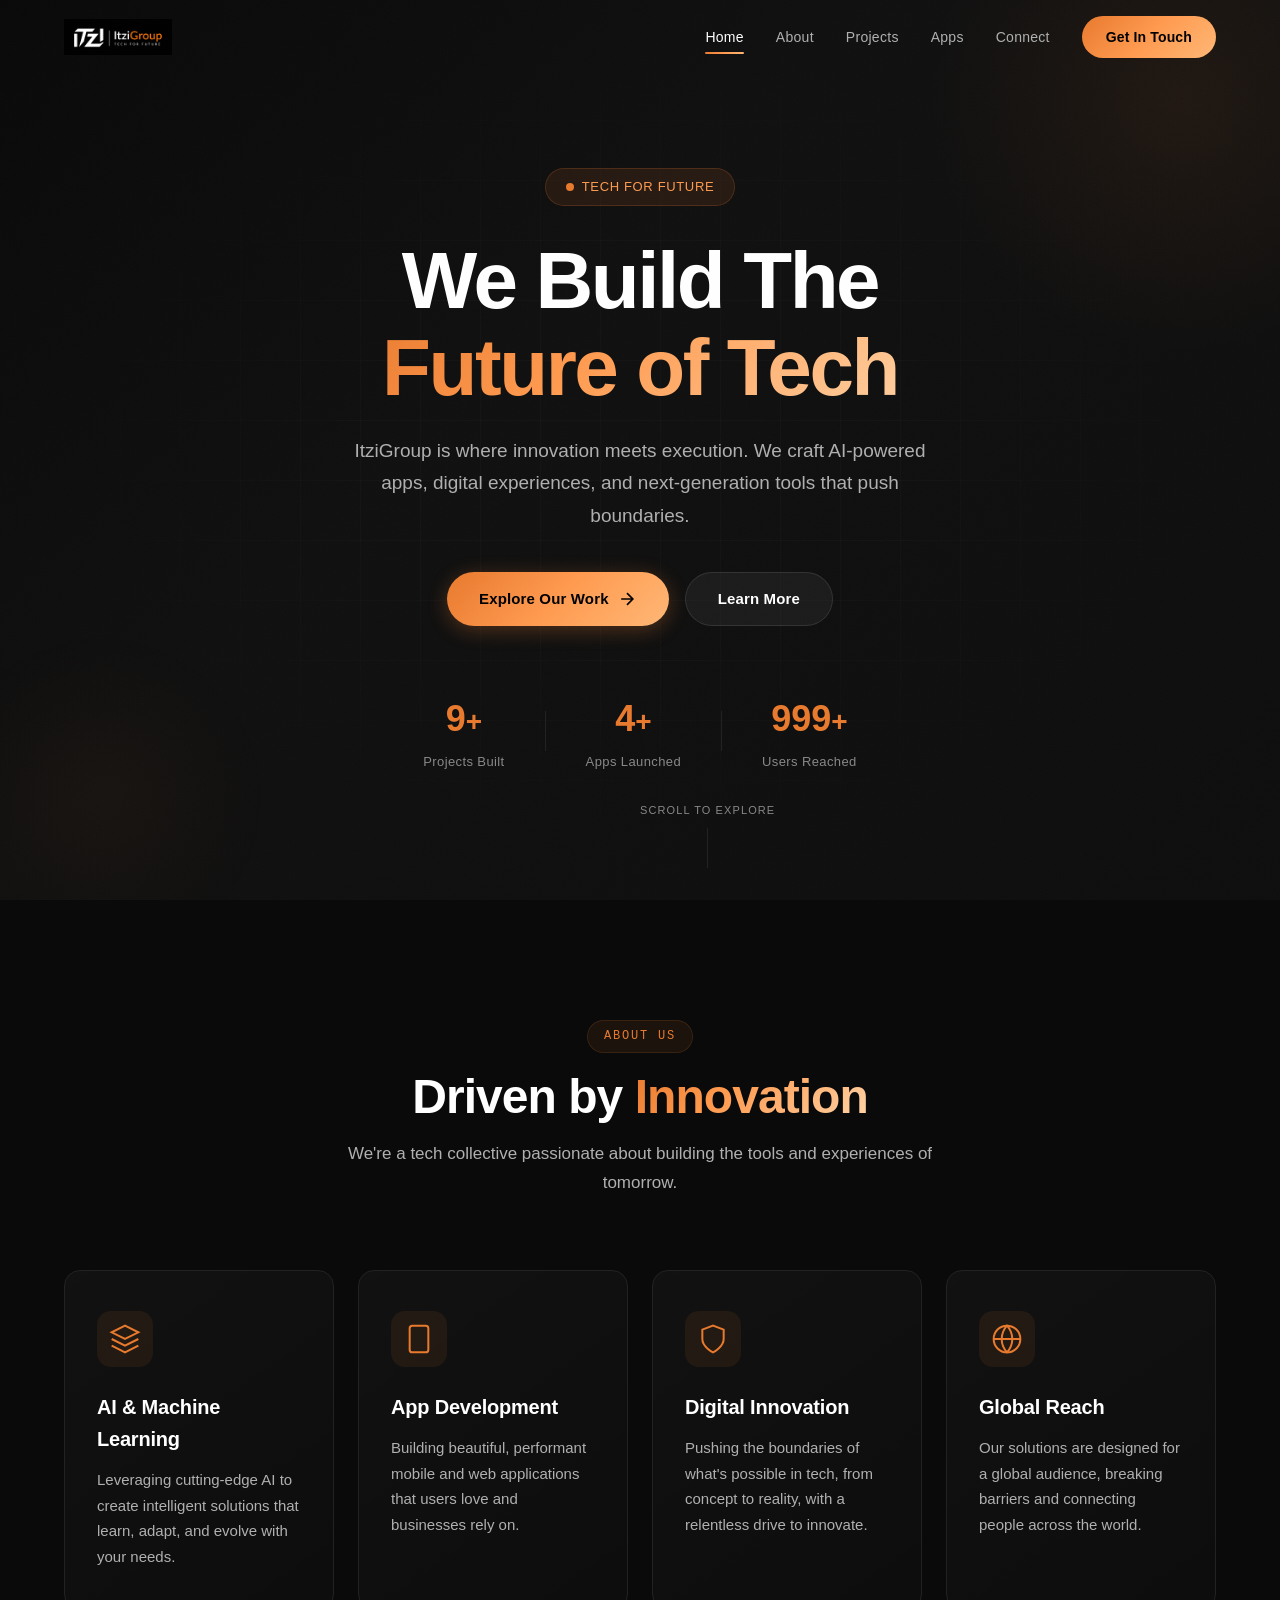
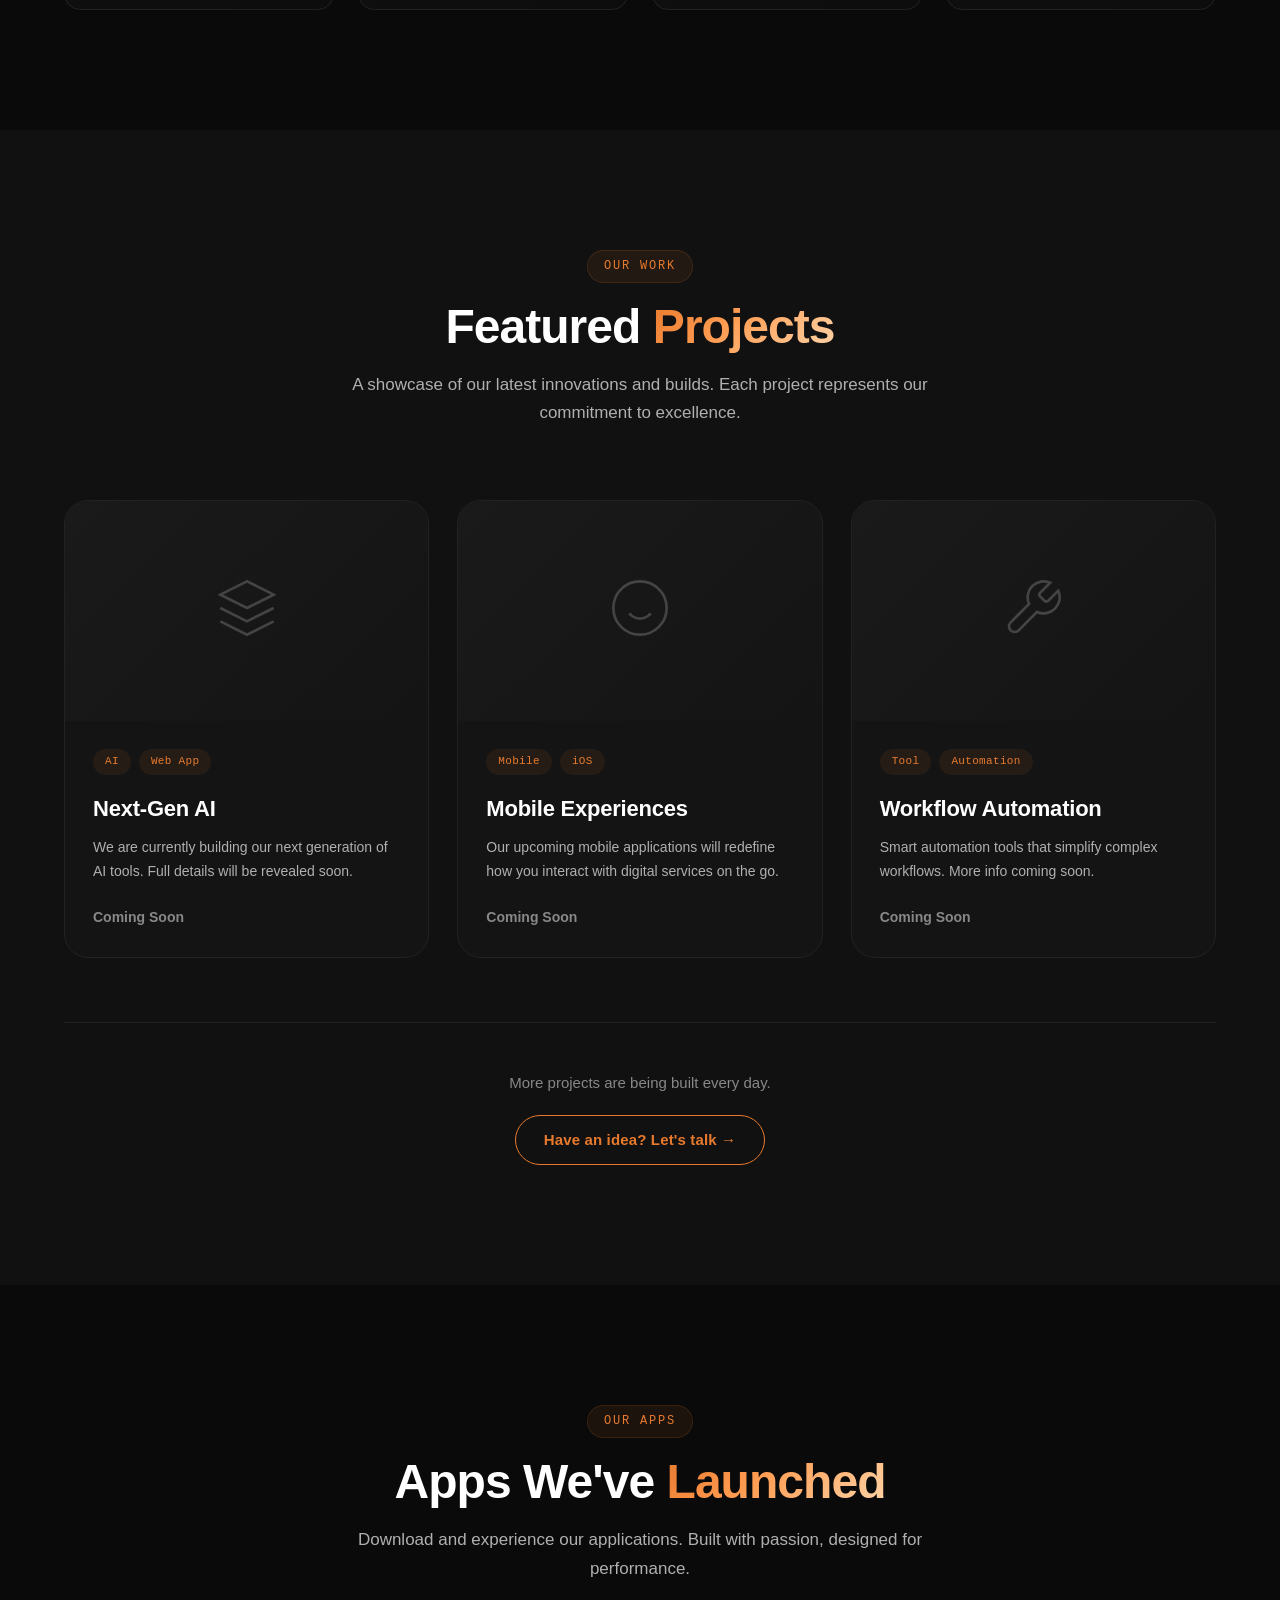
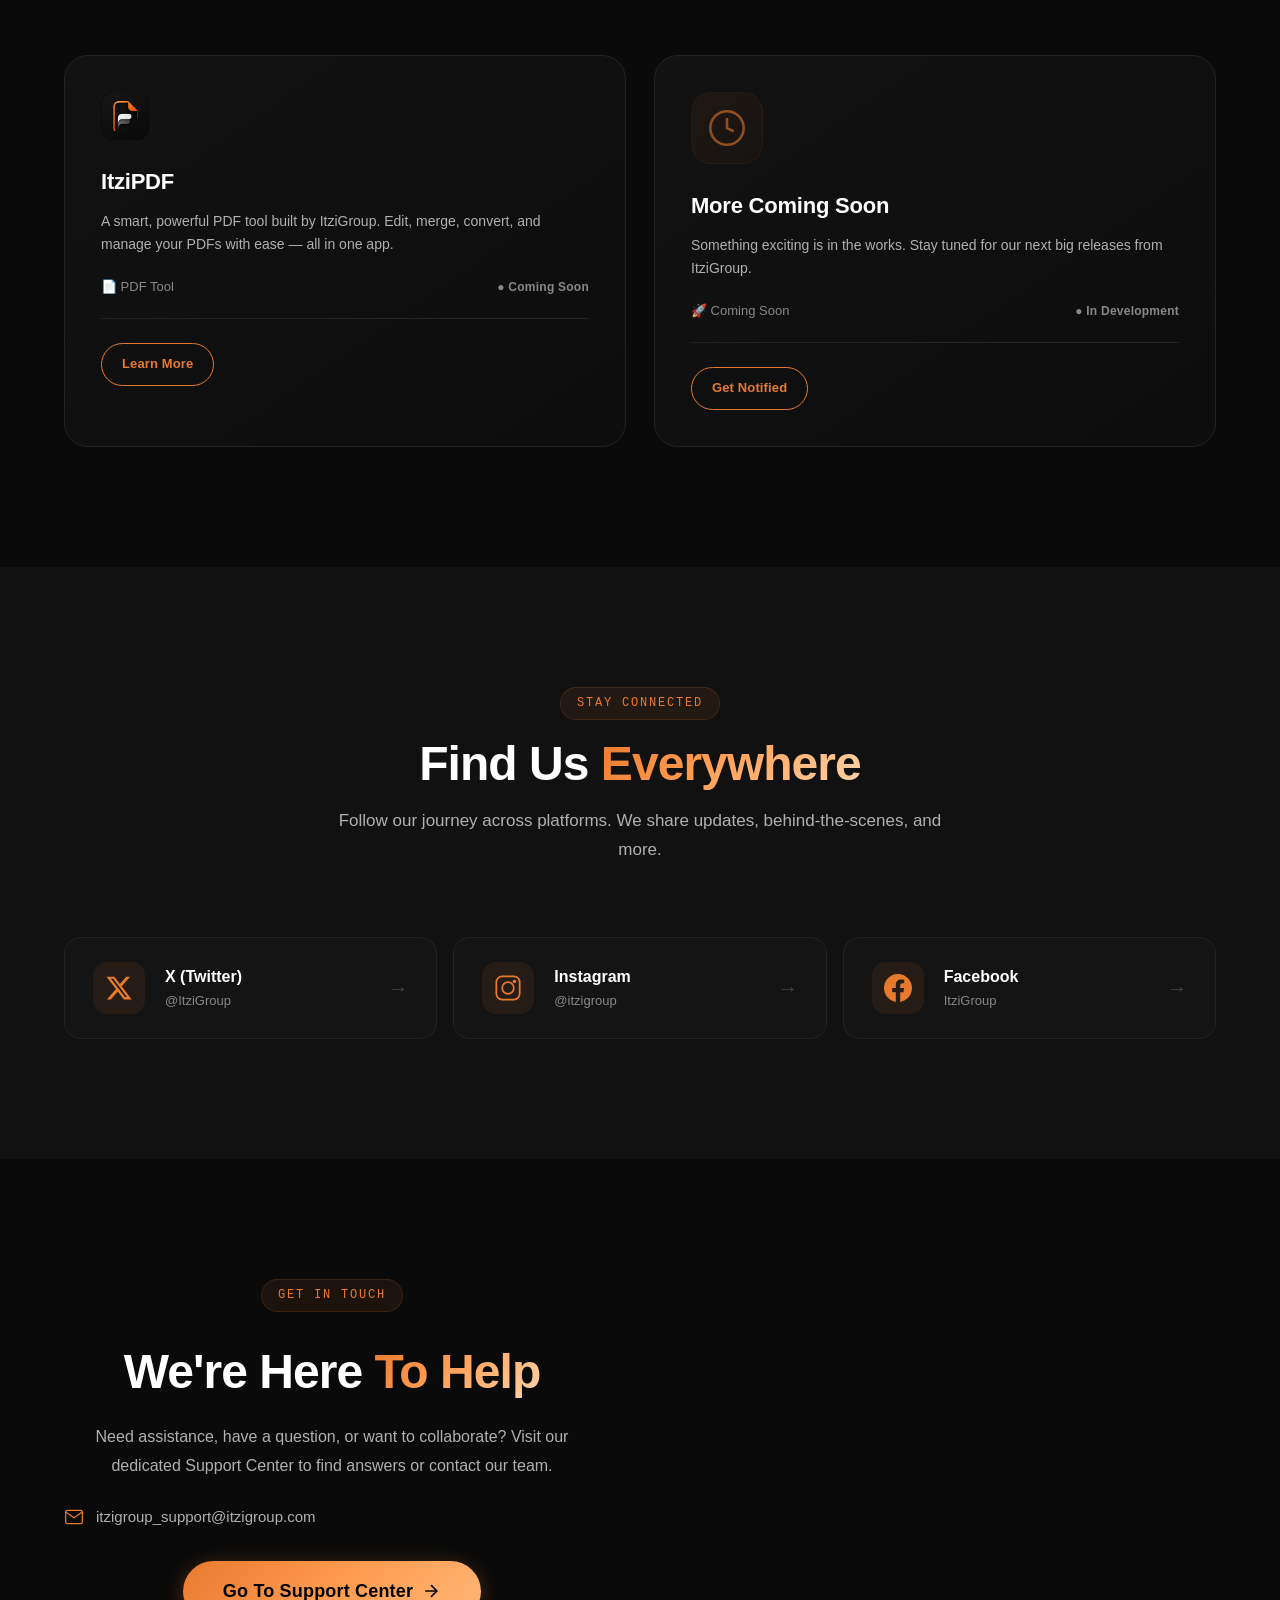
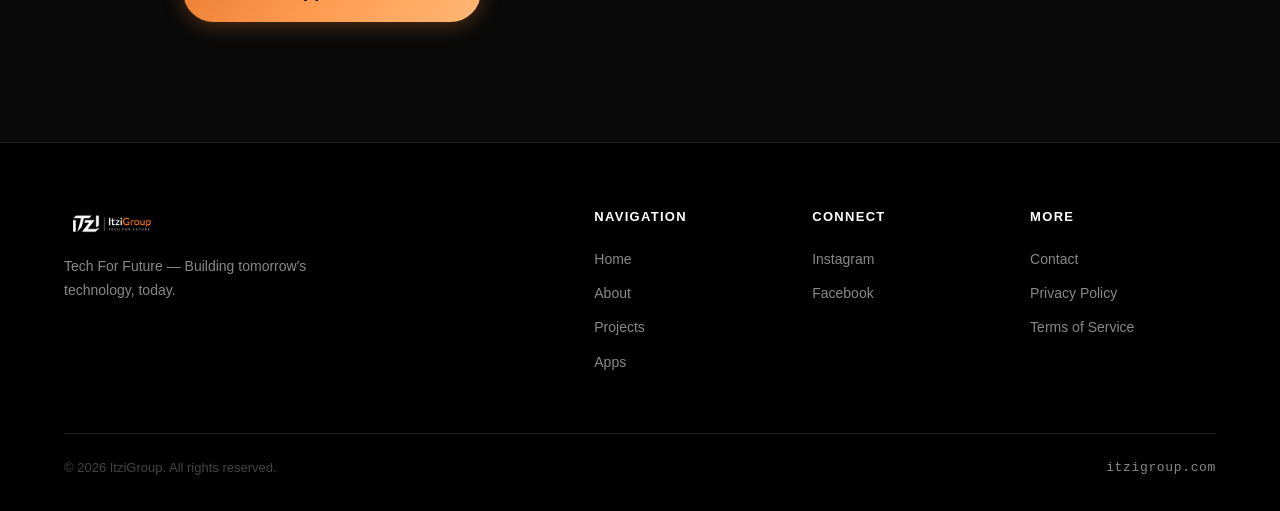
==== index.html @ e49f64d5 "Update icon, placeholders, and Twitter link" ====
<!DOCTYPE html>
<html lang="en">
<head>
    <meta charset="UTF-8">
    <meta name="viewport" content="width=device-width, initial-scale=1.0">
    <title>ItziGroup — Tech For Future | AI, Apps & Innovation</title>
    <meta name="description" content="ItziGroup — Tech For Future. We build cutting-edge AI-powered apps, tools, and digital experiences. Explore our projects, apps, and connect with us.">
    <meta name="keywords" content="ItziGroup, itzigroup, tech, AI, apps, innovation, future technology">
    <meta name="author" content="ItziGroup">
    <meta name="robots" content="index, follow">
    <meta name="theme-color" content="#0a0a0a">

    <!-- Security Headers -->
    <meta http-equiv="X-Content-Type-Options" content="nosniff">
    <meta name="referrer" content="strict-origin-when-cross-origin">
    <meta http-equiv="Content-Security-Policy" content="default-src 'self'; script-src 'self'; style-src 'self' https://fonts.googleapis.com 'unsafe-inline'; font-src https://fonts.gstatic.com; img-src 'self' data:; connect-src 'self' https://formspree.io; frame-src 'none'; object-src 'none'; base-uri 'self'; form-action 'self' https://formspree.io;">

    <!-- Open Graph / Social -->
    <meta property="og:title" content="ItziGroup — Tech For Future">
    <meta property="og:description" content="We build cutting-edge AI-powered apps, tools, and digital experiences.">
    <meta property="og:type" content="website">
    <meta property="og:url" content="https://itzigroup.com">
    <meta property="og:image" content="https://itzigroup.com/assets/logo.png">
    <meta property="og:site_name" content="ItziGroup">
    <meta name="twitter:card" content="summary_large_image">
    <meta name="twitter:title" content="ItziGroup — Tech For Future">
    <meta name="twitter:description" content="We build cutting-edge AI-powered apps, tools, and digital experiences.">
    <meta name="twitter:image" content="https://itzigroup.com/assets/logo.png">
    <link rel="canonical" href="https://itzigroup.com">

    <!-- Favicon -->
    <link rel="icon" type="image/png" href="assets/favicon.png">
    <link rel="apple-touch-icon" href="assets/favicon.png">

    <!-- Google Fonts -->
    <link rel="preconnect" href="https://fonts.googleapis.com">
    <link rel="preconnect" href="https://fonts.gstatic.com" crossorigin>
    <link href="https://fonts.googleapis.com/css2?family=Outfit:wght@300;400;500;600;700;800;900&family=JetBrains+Mono:wght@400;500;600&display=swap" rel="stylesheet">

    <link rel="stylesheet" href="styles.css">
</head>
<body>
    <!-- Cursor glow effect -->
    <div class="cursor-glow" id="cursorGlow"></div>

    <!-- Particle canvas -->
    <canvas id="particleCanvas"></canvas>

    <!-- Navigation -->
    <nav class="navbar" id="navbar">
        <div class="nav-container">
            <a href="#hero" class="nav-logo">
                <img src="assets/logo.png" alt="ItziGroup Logo" class="logo-img">
            </a>
            <div class="nav-links" id="navLinks">
                <a href="#hero" class="nav-link active">Home</a>
                <a href="#about" class="nav-link">About</a>
                <a href="#projects" class="nav-link">Projects</a>
                <a href="#apps" class="nav-link">Apps</a>
                <a href="#connect" class="nav-link">Connect</a>
                <a href="#contact" class="nav-link nav-cta">Get In Touch</a>
            </div>
            <button class="nav-toggle" id="navToggle" aria-label="Toggle navigation">
                <span></span>
                <span></span>
                <span></span>
            </button>
        </div>
    </nav>

    <!-- Hero Section -->
    <section class="hero" id="hero">
        <div class="hero-bg-grid"></div>
        <div class="hero-content">
            <div class="hero-badge">
                <span class="badge-dot"></span>
                <span>Tech For Future</span>
            </div>
            <h1 class="hero-title">
                <span class="title-line">We Build The</span>
                <span class="title-line title-gradient">Future of Tech</span>
            </h1>
            <p class="hero-subtitle">
                ItziGroup is where innovation meets execution. We craft AI-powered apps, 
                digital experiences, and next-generation tools that push boundaries.
            </p>
            <div class="hero-actions">
                <a href="#projects" class="btn btn-primary">
                    <span>Explore Our Work</span>
                    <svg width="20" height="20" viewBox="0 0 24 24" fill="none" stroke="currentColor" stroke-width="2"><path d="M5 12h14M12 5l7 7-7 7"/></svg>
                </a>
                <a href="#about" class="btn btn-secondary">
                    <span>Learn More</span>
                </a>
            </div>
            <div class="hero-stats">
                <div class="stat-item">
                    <span class="stat-number" data-target="10">0</span><span class="stat-suffix">+</span>
                    <span class="stat-label">Projects Built</span>
                </div>
                <div class="stat-divider"></div>
                <div class="stat-item">
                    <span class="stat-number" data-target="5">0</span><span class="stat-suffix">+</span>
                    <span class="stat-label">Apps Launched</span>
                </div>
                <div class="stat-divider"></div>
                <div class="stat-item">
                    <span class="stat-number" data-target="1000">0</span><span class="stat-suffix">+</span>
                    <span class="stat-label">Users Reached</span>
                </div>
            </div>
        </div>
        <div class="hero-scroll-indicator">
            <span>Scroll to explore</span>
            <div class="scroll-line"></div>
        </div>
    </section>

    <!-- About Section -->
    <section class="section about" id="about">
        <div class="container">
            <div class="section-header">
                <span class="section-tag">About Us</span>
                <h2 class="section-title">Driven by <span class="text-gradient">Innovation</span></h2>
                <p class="section-subtitle">We're a tech collective passionate about building the tools and experiences of tomorrow.</p>
            </div>
            <div class="about-grid">
                <div class="about-card" data-aos="fade-up">
                    <div class="card-icon">
                        <svg width="32" height="32" viewBox="0 0 24 24" fill="none" stroke="currentColor" stroke-width="1.5"><path d="M12 2L2 7l10 5 10-5-10-5zM2 17l10 5 10-5M2 12l10 5 10-5"/></svg>
                    </div>
                    <h3>AI & Machine Learning</h3>
                    <p>Leveraging cutting-edge AI to create intelligent solutions that learn, adapt, and evolve with your needs.</p>
                </div>
                <div class="about-card" data-aos="fade-up" data-aos-delay="100">
                    <div class="card-icon">
                        <svg width="32" height="32" viewBox="0 0 24 24" fill="none" stroke="currentColor" stroke-width="1.5"><rect x="5" y="2" width="14" height="20" rx="2"/><line x1="12" y1="18" x2="12.01" y2="18"/></svg>
                    </div>
                    <h3>App Development</h3>
                    <p>Building beautiful, performant mobile and web applications that users love and businesses rely on.</p>
                </div>
                <div class="about-card" data-aos="fade-up" data-aos-delay="200">
                    <div class="card-icon">
                        <svg width="32" height="32" viewBox="0 0 24 24" fill="none" stroke="currentColor" stroke-width="1.5"><path d="M12 22s8-4 8-10V5l-8-3-8 3v7c0 6 8 10 8 10z"/></svg>
                    </div>
                    <h3>Digital Innovation</h3>
                    <p>Pushing the boundaries of what's possible in tech, from concept to reality, with a relentless drive to innovate.</p>
                </div>
                <div class="about-card" data-aos="fade-up" data-aos-delay="300">
                    <div class="card-icon">
                        <svg width="32" height="32" viewBox="0 0 24 24" fill="none" stroke="currentColor" stroke-width="1.5"><circle cx="12" cy="12" r="10"/><path d="M2 12h20M12 2a15.3 15.3 0 0 1 4 10 15.3 15.3 0 0 1-4 10 15.3 15.3 0 0 1-4-10 15.3 15.3 0 0 1 4-10z"/></svg>
                    </div>
                    <h3>Global Reach</h3>
                    <p>Our solutions are designed for a global audience, breaking barriers and connecting people across the world.</p>
                </div>
            </div>
        </div>
    </section>

    <!-- Projects Section -->
    <section class="section projects" id="projects">
        <div class="container">
            <div class="section-header">
                <span class="section-tag">Our Work</span>
                <h2 class="section-title">Featured <span class="text-gradient">Projects</span></h2>
                <p class="section-subtitle">A showcase of our latest innovations and builds. Each project represents our commitment to excellence.</p>
            </div>
            <div class="projects-grid">
                <!-- Project Card 1 -->
                <div class="project-card project-card-featured" data-aos="fade-up">
                    <div class="project-image">
                        <div class="project-placeholder">
                            <svg width="64" height="64" viewBox="0 0 24 24" fill="none" stroke="currentColor" stroke-width="1"><path d="M12 2L2 7l10 5 10-5-10-5zM2 17l10 5 10-5M2 12l10 5 10-5"/></svg>
                        </div>
                        <div class="project-overlay">
                            <span class="project-view">View Project →</span>
                        </div>
                    </div>
                    <div class="project-info">
                        <div class="project-tags">
                            <span class="tag">AI</span>
                            <span class="tag">Web App</span>
                        </div>
                        <h3>Next-Gen AI</h3>
                        <p>We are currently building our next generation of AI tools. Full details will be revealed soon.</p>
                        <a class="project-link" style="color: var(--grey); cursor: default;">Coming Soon</a>
                    </div>
                </div>
                <!-- Project Card 2 -->
                <div class="project-card" data-aos="fade-up" data-aos-delay="100">
                    <div class="project-image">
                        <div class="project-placeholder">
                            <svg width="64" height="64" viewBox="0 0 24 24" fill="none" stroke="currentColor" stroke-width="1"><circle cx="12" cy="12" r="10"/><path d="M8 14s1.5 2 4 2 4-2 4-2M9 9h.01M15 9h.01"/></svg>
                        </div>
                        <div class="project-overlay">
                            <span class="project-view">View Project →</span>
                        </div>
                    </div>
                    <div class="project-info">
                        <div class="project-tags">
                            <span class="tag">Mobile</span>
                            <span class="tag">iOS</span>
                        </div>
                        <h3>Mobile Experiences</h3>
                        <p>Our upcoming mobile applications will redefine how you interact with digital services on the go.</p>
                        <a class="project-link" style="color: var(--grey); cursor: default;">Coming Soon</a>
                    </div>
                </div>
                <!-- Project Card 3 -->
                <div class="project-card" data-aos="fade-up" data-aos-delay="200">
                    <div class="project-image">
                        <div class="project-placeholder">
                            <svg width="64" height="64" viewBox="0 0 24 24" fill="none" stroke="currentColor" stroke-width="1"><path d="M14.7 6.3a1 1 0 000 1.4l1.6 1.6a1 1 0 001.4 0l3.77-3.77a6 6 0 01-7.94 7.94l-6.91 6.91a2.12 2.12 0 01-3-3l6.91-6.91a6 6 0 017.94-7.94l-3.76 3.76z"/></svg>
                        </div>
                        <div class="project-overlay">
                            <span class="project-view">View Project →</span>
                        </div>
                    </div>
                    <div class="project-info">
                        <div class="project-tags">
                            <span class="tag">Tool</span>
                            <span class="tag">Automation</span>
                        </div>
                        <h3>Workflow Automation</h3>
                        <p>Smart automation tools that simplify complex workflows. More info coming soon.</p>
                        <a class="project-link" style="color: var(--grey); cursor: default;">Coming Soon</a>
                    </div>
                </div>
            </div>
            <div class="projects-cta">
                <p>More projects are being built every day.</p>
                <a href="#contact" class="btn btn-outline">Have an idea? Let's talk →</a>
            </div>
        </div>
    </section>

    <!-- Apps Section -->
    <section class="section apps" id="apps">
        <div class="container">
            <div class="section-header">
                <span class="section-tag">Our Apps</span>
                <h2 class="section-title">Apps We've <span class="text-gradient">Launched</span></h2>
                <p class="section-subtitle">Download and experience our applications. Built with passion, designed for performance.</p>
            </div>
            <div class="apps-grid">
                <!-- App Card 1 — ItziPDF -->
                <div class="app-card" data-aos="fade-up" style="cursor: pointer;" onclick="window.location.href='/itzipdf'">
                    <div class="app-icon-wrapper">
                        <img src="assets/itzipdf-icon.png" alt="ItziPDF Icon" style="width: 48px; height: 48px; border-radius: 12px; object-fit: cover;">
                    </div>
                    <h3>ItziPDF</h3>
                    <p class="app-description">A smart, powerful PDF tool built by ItziGroup. Edit, merge, convert, and manage your PDFs with ease — all in one app.</p>
                    <div class="app-meta">
                        <span class="app-platform">📄 PDF Tool</span>
                        <span class="app-status status-dev">● Coming Soon</span>
                    </div>
                    <div class="app-actions">
                        <a href="/itzipdf" class="btn btn-small btn-outline">Learn More</a>
                    </div>
                </div>
                <!-- App Card 2 — Coming Soon -->
                <div class="app-card" data-aos="fade-up" data-aos-delay="100">
                    <div class="app-icon-wrapper">
                        <div class="app-icon app-icon-coming">
                            <svg width="40" height="40" viewBox="0 0 24 24" fill="none" stroke="currentColor" stroke-width="1.5"><circle cx="12" cy="12" r="10"/><polyline points="12 6 12 12 16 14"/></svg>
                        </div>
                    </div>
                    <h3>More Coming Soon</h3>
                    <p class="app-description">Something exciting is in the works. Stay tuned for our next big releases from ItziGroup.</p>
                    <div class="app-meta">
                        <span class="app-platform">🚀 Coming Soon</span>
                        <span class="app-status status-dev">● In Development</span>
                    </div>
                    <div class="app-actions">
                        <a href="#contact" class="btn btn-small btn-outline">Get Notified</a>
                    </div>
                </div>
            </div>
        </div>
    </section>

    <!-- Connect / Social Section -->
    <section class="section connect" id="connect">
        <div class="container">
            <div class="section-header">
                <span class="section-tag">Stay Connected</span>
                <h2 class="section-title">Find Us <span class="text-gradient">Everywhere</span></h2>
                <p class="section-subtitle">Follow our journey across platforms. We share updates, behind-the-scenes, and more.</p>
            </div>
            <div class="social-grid">
                <!-- Twitter/X -->
                <a href="https://x.com/ItziGroup" class="social-card" data-aos="fade-up" target="_blank" rel="noopener noreferrer">
                    <div class="social-icon">
                        <svg width="28" height="28" viewBox="0 0 24 24" fill="currentColor"><path d="M18.244 2.25h3.308l-7.227 8.26 8.502 11.24H16.17l-5.214-6.817L4.99 21.75H1.68l7.73-8.835L1.254 2.25H8.08l4.713 6.231zm-1.161 17.52h1.833L7.084 4.126H5.117z"/></svg>
                    </div>
                    <div class="social-info">
                        <h3>X (Twitter)</h3>
                        <p>@ItziGroup</p>
                    </div>
                    <span class="social-arrow">→</span>
                </a>
                <!-- Instagram -->
                <a href="https://www.instagram.com/itzigroup/" class="social-card" data-aos="fade-up" data-aos-delay="50" target="_blank" rel="noopener noreferrer">
                    <div class="social-icon">
                        <svg width="28" height="28" viewBox="0 0 24 24" fill="none" stroke="currentColor" stroke-width="1.5"><rect x="2" y="2" width="20" height="20" rx="5"/><circle cx="12" cy="12" r="5"/><circle cx="17.5" cy="6.5" r="1.5" fill="currentColor" stroke="none"/></svg>
                    </div>
                    <div class="social-info">
                        <h3>Instagram</h3>
                        <p>@itzigroup</p>
                    </div>
                    <span class="social-arrow">→</span>
                </a>
                <!-- Removed LinkedIn, YouTube, GitHub per request -->
                <!-- Facebook -->
                <a href="https://www.facebook.com/profile.php?id=61591652615538" class="social-card" data-aos="fade-up" data-aos-delay="250" target="_blank" rel="noopener noreferrer">
                    <div class="social-icon">
                        <svg width="28" height="28" viewBox="0 0 24 24" fill="currentColor"><path d="M24 12.073c0-6.627-5.373-12-12-12s-12 5.373-12 12c0 5.99 4.388 10.954 10.125 11.854v-8.385H7.078v-3.47h3.047V9.43c0-3.007 1.792-4.669 4.533-4.669 1.312 0 2.686.235 2.686.235v2.953H15.83c-1.491 0-1.956.925-1.956 1.874v2.25h3.328l-.532 3.47h-2.796v8.385C19.612 23.027 24 18.062 24 12.073z"/></svg>
                    </div>
                    <div class="social-info">
                        <h3>Facebook</h3>
                        <p>ItziGroup</p>
                    </div>
                    <span class="social-arrow">→</span>
                </a>
            </div>
        </div>
    </section>

    <!-- Contact Section -->
    <section class="section contact" id="contact">
        <div class="container">
            <div class="contact-wrapper">
                <div class="contact-info" style="width: 100%; max-width: 800px; margin: 0 auto; text-align: center;">
                    <span class="section-tag" style="justify-content: center;">Get In Touch</span>
                    <h2 class="section-title" style="margin-top: 16px;">We're Here <span class="text-gradient">To Help</span></h2>
                    <p style="margin: 24px auto;">Need assistance, have a question, or want to collaborate? Visit our dedicated Support Center to find answers or contact our team.</p>
                    <div class="contact-details" style="justify-content: center; margin-bottom: 32px;">
                        <div class="contact-item">
                            <svg width="20" height="20" viewBox="0 0 24 24" fill="none" stroke="currentColor" stroke-width="1.5"><path d="M4 4h16c1.1 0 2 .9 2 2v12c0 1.1-.9 2-2 2H4c-1.1 0-2-.9-2-2V6c0-1.1.9-2 2-2z"/><polyline points="22,6 12,13 2,6"/></svg>
                            <span>itzigroup_support@itzigroup.com</span>
                        </div>
                    </div>
                    <a href="https://support.itzigroup.com" target="_blank" rel="noopener noreferrer" class="btn btn-primary" style="padding: 16px 40px; font-size: 18px;">
                        <span>Go To Support Center</span>
                        <svg width="20" height="20" viewBox="0 0 24 24" fill="none" stroke="currentColor" stroke-width="2"><line x1="5" y1="12" x2="19" y2="12"/><polyline points="12 5 19 12 12 19"/></svg>
                    </a>
                </div>
            </div>
        </div>
    </section>

    <!-- Footer -->
    <footer class="footer">
        <div class="container">
            <div class="footer-top">
                <div class="footer-brand">
                    <img src="assets/logo.png" alt="ItziGroup Logo" class="footer-logo">
                    <p>Tech For Future — Building tomorrow's technology, today.</p>
                </div>
                <div class="footer-links">
                    <div class="footer-col">
                        <h4>Navigation</h4>
                        <a href="#hero">Home</a>
                        <a href="#about">About</a>
                        <a href="#projects">Projects</a>
                        <a href="#apps">Apps</a>
                    </div>
                    <div class="footer-col">
                        <h4>Connect</h4>
                        <a href="https://www.instagram.com/itzigroup/" target="_blank">Instagram</a>
                        <a href="https://www.facebook.com/profile.php?id=61591652615538" target="_blank">Facebook</a>
                        <!-- Removed LinkedIn and GitHub per request -->
                    </div>
                    <div class="footer-col">
                        <h4>More</h4>
                        <a href="#contact">Contact</a>
                        <a href="#">Privacy Policy</a>
                        <a href="#">Terms of Service</a>
                    </div>
                </div>
            </div>
            <div class="footer-bottom">
                <p>&copy; 2026 ItziGroup. All rights reserved.</p>
                <p class="footer-domain">itzigroup.com</p>
            </div>
        </div>
    </footer>

    <script src="script.js"></script>
</body>
</html>
---- styles.css ----
/* ============================================
   ITZIGROUP — TECH FOR FUTURE
   Premium Futuristic Landing Page
   Colors: Black, White, Orange, Grey
   ============================================ */

/* === CSS Custom Properties === */
:root {
    /* Core Colors */
    --black: #000000;
    --black-rich: #0a0a0a;
    --black-soft: #111111;
    --black-card: #141414;
    --black-elevated: #1a1a1a;

    --white: #ffffff;
    --white-soft: #f5f5f5;
    --white-muted: #e0e0e0;

    --orange: #E87A2E;
    --orange-light: #FF9B50;
    --orange-dark: #C65E15;
    --orange-glow: rgba(232, 122, 46, 0.3);
    --orange-subtle: rgba(232, 122, 46, 0.08);

    --grey: #888888;
    --grey-light: #b0b0b0;
    --grey-dark: #444444;
    --grey-border: #222222;
    --grey-muted: #666666;

    /* Gradients */
    --gradient-orange: linear-gradient(135deg, #E87A2E 0%, #FF9B50 50%, #FFB876 100%);
    --gradient-dark: linear-gradient(180deg, #0a0a0a 0%, #111111 100%);
    --gradient-card: linear-gradient(145deg, rgba(255,255,255,0.03) 0%, rgba(255,255,255,0.01) 100%);
    --gradient-glow: radial-gradient(circle, var(--orange-glow) 0%, transparent 70%);
    --gradient-hero: linear-gradient(135deg, #0a0a0a 0%, #111111 40%, #0f0f0f 100%);
    --gradient-text: linear-gradient(135deg, #E87A2E 0%, #FF9B50 40%, #FFD4A8 100%);
    --gradient-border: linear-gradient(135deg, rgba(232, 122, 46, 0.4), rgba(232, 122, 46, 0.05));

    /* Typography */
    --font-primary: 'Outfit', -apple-system, BlinkMacSystemFont, 'Segoe UI', sans-serif;
    --font-mono: 'JetBrains Mono', 'Fira Code', monospace;

    /* Spacing */
    --section-padding: 120px 0;
    --container-width: 1200px;
    --border-radius: 16px;
    --border-radius-sm: 8px;
    --border-radius-lg: 24px;

    /* Transitions */
    --transition-fast: 0.2s cubic-bezier(0.4, 0, 0.2, 1);
    --transition-smooth: 0.4s cubic-bezier(0.4, 0, 0.2, 1);
    --transition-spring: 0.5s cubic-bezier(0.34, 1.56, 0.64, 1);
}

/* === Reset & Base === */
*,
*::before,
*::after {
    margin: 0;
    padding: 0;
    box-sizing: border-box;
}

html {
    scroll-behavior: smooth;
    scroll-padding-top: 80px;
    -webkit-font-smoothing: antialiased;
    -moz-osx-font-smoothing: grayscale;
}

body {
    font-family: var(--font-primary);
    background-color: var(--black-rich);
    color: var(--white);
    line-height: 1.6;
    overflow-x: hidden;
    cursor: default;
}

::selection {
    background: var(--orange);
    color: var(--black);
}

img {
    max-width: 100%;
    height: auto;
    display: block;
}

a {
    text-decoration: none;
    color: inherit;
    transition: color var(--transition-fast);
}

/* === Utilities === */
.container {
    max-width: var(--container-width);
    margin: 0 auto;
    padding: 0 24px;
}

.text-gradient {
    background: var(--gradient-text);
    -webkit-background-clip: text;
    -webkit-text-fill-color: transparent;
    background-clip: text;
}

/* === Cursor Glow === */
.cursor-glow {
    position: fixed;
    width: 500px;
    height: 500px;
    border-radius: 50%;
    background: radial-gradient(circle, rgba(232, 122, 46, 0.06) 0%, transparent 70%);
    pointer-events: none;
    z-index: 0;
    transform: translate(-50%, -50%);
    transition: opacity 0.3s;
    will-change: transform;
}

/* === Particle Canvas === */
#particleCanvas {
    position: fixed;
    top: 0;
    left: 0;
    width: 100%;
    height: 100%;
    pointer-events: none;
    z-index: 0;
    opacity: 0.4;
}

/* ============================================
   NAVIGATION
   ============================================ */
.navbar {
    position: fixed;
    top: 0;
    left: 0;
    right: 0;
    z-index: 1000;
    padding: 16px 0;
    transition: all var(--transition-smooth);
    background: transparent;
}

.navbar.scrolled {
    background: rgba(10, 10, 10, 0.85);
    backdrop-filter: blur(20px) saturate(180%);
    -webkit-backdrop-filter: blur(20px) saturate(180%);
    border-bottom: 1px solid rgba(255, 255, 255, 0.05);
    padding: 10px 0;
}

.nav-container {
    max-width: var(--container-width);
    margin: 0 auto;
    padding: 0 24px;
    display: flex;
    align-items: center;
    justify-content: space-between;
}

.nav-logo {
    display: flex;
    align-items: center;
    z-index: 1001;
}

.logo-img {
    height: 36px;
    width: auto;
    transition: transform var(--transition-fast);
    mix-blend-mode: lighten;
}

.nav-logo:hover .logo-img {
    transform: scale(1.05);
}

.nav-links {
    display: flex;
    align-items: center;
    gap: 32px;
}

.nav-link {
    font-size: 14px;
    font-weight: 500;
    color: var(--grey-light);
    letter-spacing: 0.02em;
    position: relative;
    padding: 4px 0;
    transition: color var(--transition-fast);
}

.nav-link::after {
    content: '';
    position: absolute;
    bottom: -2px;
    left: 0;
    width: 0;
    height: 2px;
    background: var(--gradient-orange);
    border-radius: 1px;
    transition: width var(--transition-smooth);
}

.nav-link:hover,
.nav-link.active {
    color: var(--white);
}

.nav-link:hover::after,
.nav-link.active::after {
    width: 100%;
}

.nav-cta {
    background: var(--gradient-orange);
    color: var(--black) !important;
    padding: 10px 24px !important;
    border-radius: 100px;
    font-weight: 600;
    letter-spacing: 0.01em;
    transition: transform var(--transition-fast), box-shadow var(--transition-fast);
}

.nav-cta::after {
    display: none;
}

.nav-cta:hover {
    transform: translateY(-2px);
    box-shadow: 0 8px 30px var(--orange-glow);
}

/* Mobile Toggle */
.nav-toggle {
    display: none;
    flex-direction: column;
    gap: 5px;
    background: none;
    border: none;
    cursor: pointer;
    z-index: 1001;
    padding: 4px;
}

.nav-toggle span {
    display: block;
    width: 24px;
    height: 2px;
    background: var(--white);
    border-radius: 2px;
    transition: all var(--transition-smooth);
}

.nav-toggle.active span:nth-child(1) {
    transform: rotate(45deg) translate(5px, 5px);
}

.nav-toggle.active span:nth-child(2) {
    opacity: 0;
}

.nav-toggle.active span:nth-child(3) {
    transform: rotate(-45deg) translate(5px, -5px);
}

/* ============================================
   HERO SECTION
   ============================================ */
.hero {
    position: relative;
    min-height: 100vh;
    display: flex;
    align-items: center;
    justify-content: center;
    background: var(--gradient-hero);
    overflow: hidden;
    padding: 120px 24px 80px;
}

.hero-bg-grid {
    position: absolute;
    inset: 0;
    background-image:
        linear-gradient(rgba(255,255,255,0.02) 1px, transparent 1px),
        linear-gradient(90deg, rgba(255,255,255,0.02) 1px, transparent 1px);
    background-size: 60px 60px;
    mask-image: radial-gradient(ellipse at center, black 30%, transparent 70%);
    -webkit-mask-image: radial-gradient(ellipse at center, black 30%, transparent 70%);
}

.hero::before {
    content: '';
    position: absolute;
    top: -200px;
    right: -200px;
    width: 600px;
    height: 600px;
    background: radial-gradient(circle, rgba(232, 122, 46, 0.08) 0%, transparent 60%);
    animation: heroGlow 8s ease-in-out infinite alternate;
}

.hero::after {
    content: '';
    position: absolute;
    bottom: -100px;
    left: -100px;
    width: 400px;
    height: 400px;
    background: radial-gradient(circle, rgba(232, 122, 46, 0.04) 0%, transparent 60%);
    animation: heroGlow 10s ease-in-out infinite alternate-reverse;
}

@keyframes heroGlow {
    0% { transform: translate(0, 0) scale(1); opacity: 0.6; }
    100% { transform: translate(30px, -20px) scale(1.2); opacity: 1; }
}

.hero-content {
    position: relative;
    z-index: 2;
    text-align: center;
    max-width: 800px;
}

.hero-badge {
    display: inline-flex;
    align-items: center;
    gap: 8px;
    background: rgba(232, 122, 46, 0.1);
    border: 1px solid rgba(232, 122, 46, 0.2);
    border-radius: 100px;
    padding: 8px 20px;
    font-size: 13px;
    font-weight: 500;
    color: var(--orange-light);
    letter-spacing: 0.05em;
    text-transform: uppercase;
    margin-bottom: 32px;
    animation: fadeInDown 0.8s ease-out;
}

.badge-dot {
    width: 8px;
    height: 8px;
    background: var(--orange);
    border-radius: 50%;
    animation: pulse 2s ease-in-out infinite;
}

@keyframes pulse {
    0%, 100% { opacity: 1; transform: scale(1); }
    50% { opacity: 0.5; transform: scale(0.8); }
}

@keyframes fadeInDown {
    from { opacity: 0; transform: translateY(-20px); }
    to { opacity: 1; transform: translateY(0); }
}

.hero-title {
    font-size: clamp(42px, 7vw, 80px);
    font-weight: 800;
    line-height: 1.08;
    margin-bottom: 24px;
    letter-spacing: -0.03em;
}

.title-line {
    display: block;
    animation: fadeInUp 0.8s ease-out both;
}

.title-line:nth-child(2) {
    animation-delay: 0.15s;
}

.title-gradient {
    background: var(--gradient-text);
    -webkit-background-clip: text;
    -webkit-text-fill-color: transparent;
    background-clip: text;
}

@keyframes fadeInUp {
    from { opacity: 0; transform: translateY(30px); }
    to { opacity: 1; transform: translateY(0); }
}

.hero-subtitle {
    font-size: clamp(16px, 2vw, 19px);
    color: var(--grey-light);
    max-width: 600px;
    margin: 0 auto 40px;
    line-height: 1.7;
    animation: fadeInUp 0.8s ease-out 0.3s both;
}

.hero-actions {
    display: flex;
    gap: 16px;
    justify-content: center;
    flex-wrap: wrap;
    animation: fadeInUp 0.8s ease-out 0.45s both;
}

/* === Buttons === */
.btn {
    display: inline-flex;
    align-items: center;
    gap: 8px;
    padding: 14px 32px;
    border-radius: 100px;
    font-family: var(--font-primary);
    font-size: 15px;
    font-weight: 600;
    letter-spacing: 0.01em;
    cursor: pointer;
    border: none;
    transition: all var(--transition-smooth);
    position: relative;
    overflow: hidden;
}

.btn-primary {
    background: var(--gradient-orange);
    color: var(--black);
    box-shadow: 0 4px 20px rgba(232, 122, 46, 0.3);
}

.btn-primary:hover {
    transform: translateY(-3px);
    box-shadow: 0 8px 40px rgba(232, 122, 46, 0.4);
}

.btn-primary::before {
    content: '';
    position: absolute;
    inset: 0;
    background: linear-gradient(135deg, rgba(255,255,255,0.2) 0%, transparent 50%);
    opacity: 0;
    transition: opacity var(--transition-fast);
}

.btn-primary:hover::before {
    opacity: 1;
}

.btn-secondary {
    background: rgba(255, 255, 255, 0.05);
    color: var(--white);
    border: 1px solid rgba(255, 255, 255, 0.1);
    backdrop-filter: blur(10px);
}

.btn-secondary:hover {
    background: rgba(255, 255, 255, 0.1);
    border-color: rgba(255, 255, 255, 0.2);
    transform: translateY(-2px);
}

.btn-outline {
    background: transparent;
    color: var(--orange);
    border: 1px solid var(--orange);
    padding: 12px 28px;
}

.btn-outline:hover {
    background: var(--orange-subtle);
    transform: translateY(-2px);
    box-shadow: 0 4px 20px var(--orange-glow);
}

.btn-ghost {
    background: transparent;
    color: var(--grey-light);
    padding: 10px 20px;
}

.btn-ghost:hover {
    color: var(--white);
    background: rgba(255, 255, 255, 0.05);
}

.btn-small {
    padding: 10px 20px;
    font-size: 13px;
}

.btn-full {
    width: 100%;
    justify-content: center;
}

/* Hero Stats */
.hero-stats {
    display: flex;
    align-items: center;
    justify-content: center;
    gap: 40px;
    margin-top: 64px;
    animation: fadeInUp 0.8s ease-out 0.6s both;
}

.stat-item {
    text-align: center;
}

.stat-number {
    font-size: 36px;
    font-weight: 800;
    color: var(--orange);
    display: inline;
    font-variant-numeric: tabular-nums;
}

.stat-suffix {
    font-size: 28px;
    font-weight: 700;
    color: var(--orange);
}

.stat-label {
    display: block;
    font-size: 13px;
    color: var(--grey);
    margin-top: 4px;
    letter-spacing: 0.03em;
}

.stat-divider {
    width: 1px;
    height: 40px;
    background: var(--grey-border);
}

/* Scroll Indicator */
.hero-scroll-indicator {
    position: absolute;
    bottom: 32px;
    left: 50%;
    transform: translateX(-50%);
    display: flex;
    flex-direction: column;
    align-items: center;
    gap: 8px;
    animation: fadeInUp 1s ease-out 1s both;
}

.hero-scroll-indicator span {
    font-size: 11px;
    color: var(--grey);
    letter-spacing: 0.1em;
    text-transform: uppercase;
}

.scroll-line {
    width: 1px;
    height: 40px;
    background: var(--grey-border);
    position: relative;
    overflow: hidden;
}

.scroll-line::after {
    content: '';
    position: absolute;
    top: -100%;
    left: 0;
    width: 100%;
    height: 50%;
    background: var(--orange);
    animation: scrollLine 2s ease-in-out infinite;
}

@keyframes scrollLine {
    0% { top: -50%; }
    100% { top: 100%; }
}

/* ============================================
   SECTIONS — Common
   ============================================ */
.section {
    position: relative;
    padding: var(--section-padding);
    z-index: 1;
}

.section-header {
    text-align: center;
    max-width: 650px;
    margin: 0 auto 72px;
}

.section-tag {
    display: inline-block;
    font-family: var(--font-mono);
    font-size: 12px;
    font-weight: 500;
    color: var(--orange);
    letter-spacing: 0.15em;
    text-transform: uppercase;
    margin-bottom: 16px;
    padding: 6px 16px;
    background: var(--orange-subtle);
    border: 1px solid rgba(232, 122, 46, 0.15);
    border-radius: 100px;
}

.section-title {
    font-size: clamp(32px, 5vw, 48px);
    font-weight: 800;
    letter-spacing: -0.02em;
    line-height: 1.15;
    margin-bottom: 16px;
}

.section-subtitle {
    font-size: 17px;
    color: var(--grey-light);
    line-height: 1.7;
}

/* ============================================
   ABOUT SECTION
   ============================================ */
.about {
    background: var(--black-rich);
}

.about-grid {
    display: grid;
    grid-template-columns: repeat(auto-fit, minmax(260px, 1fr));
    gap: 24px;
}

.about-card {
    background: var(--gradient-card);
    border: 1px solid var(--grey-border);
    border-radius: var(--border-radius);
    padding: 40px 32px;
    transition: all var(--transition-smooth);
    position: relative;
    overflow: hidden;
}

.about-card::before {
    content: '';
    position: absolute;
    top: 0;
    left: 0;
    right: 0;
    height: 2px;
    background: var(--gradient-orange);
    transform: scaleX(0);
    transform-origin: left;
    transition: transform var(--transition-smooth);
}

.about-card:hover {
    border-color: rgba(232, 122, 46, 0.2);
    transform: translateY(-4px);
    box-shadow: 0 20px 60px rgba(0, 0, 0, 0.3);
}

.about-card:hover::before {
    transform: scaleX(1);
}

.card-icon {
    width: 56px;
    height: 56px;
    display: flex;
    align-items: center;
    justify-content: center;
    background: var(--orange-subtle);
    border-radius: 14px;
    margin-bottom: 24px;
    color: var(--orange);
    transition: all var(--transition-smooth);
}

.about-card:hover .card-icon {
    background: rgba(232, 122, 46, 0.15);
    transform: scale(1.05);
}

.about-card h3 {
    font-size: 20px;
    font-weight: 700;
    margin-bottom: 12px;
    letter-spacing: -0.01em;
}

.about-card p {
    font-size: 15px;
    color: var(--grey-light);
    line-height: 1.7;
}

/* ============================================
   PROJECTS SECTION
   ============================================ */
.projects {
    background: var(--black-soft);
}

.projects-grid {
    display: grid;
    grid-template-columns: repeat(auto-fit, minmax(340px, 1fr));
    gap: 28px;
}

.project-card {
    background: var(--black-card);
    border: 1px solid var(--grey-border);
    border-radius: var(--border-radius-lg);
    overflow: hidden;
    transition: all var(--transition-smooth);
}

.project-card:hover {
    border-color: rgba(232, 122, 46, 0.25);
    transform: translateY(-6px);
    box-shadow: 0 24px 80px rgba(0, 0, 0, 0.4);
}

.project-image {
    position: relative;
    height: 220px;
    background: linear-gradient(135deg, var(--black-elevated) 0%, var(--black-card) 100%);
    display: flex;
    align-items: center;
    justify-content: center;
    overflow: hidden;
}

.project-placeholder {
    color: var(--grey-dark);
    transition: all var(--transition-smooth);
}

.project-card:hover .project-placeholder {
    color: var(--orange);
    transform: scale(1.1);
}

.project-overlay {
    position: absolute;
    inset: 0;
    background: rgba(232, 122, 46, 0.1);
    display: flex;
    align-items: center;
    justify-content: center;
    opacity: 0;
    transition: opacity var(--transition-smooth);
    backdrop-filter: blur(4px);
}

.project-card:hover .project-overlay {
    opacity: 1;
}

.project-view {
    font-size: 14px;
    font-weight: 600;
    color: var(--orange-light);
    padding: 10px 24px;
    border: 1px solid var(--orange);
    border-radius: 100px;
    transition: all var(--transition-fast);
}

.project-info {
    padding: 28px;
}

.project-tags {
    display: flex;
    gap: 8px;
    margin-bottom: 16px;
}

.tag {
    font-family: var(--font-mono);
    font-size: 11px;
    font-weight: 500;
    color: var(--orange);
    background: var(--orange-subtle);
    padding: 4px 12px;
    border-radius: 100px;
    letter-spacing: 0.03em;
}

.project-info h3 {
    font-size: 22px;
    font-weight: 700;
    margin-bottom: 10px;
    letter-spacing: -0.01em;
}

.project-info p {
    font-size: 14px;
    color: var(--grey-light);
    line-height: 1.7;
    margin-bottom: 20px;
}

.project-link {
    display: inline-flex;
    align-items: center;
    gap: 6px;
    font-size: 14px;
    font-weight: 600;
    color: var(--orange);
    transition: gap var(--transition-smooth);
}

.project-link:hover {
    gap: 12px;
}

.projects-cta {
    text-align: center;
    margin-top: 64px;
    padding-top: 48px;
    border-top: 1px solid var(--grey-border);
}

.projects-cta p {
    color: var(--grey);
    margin-bottom: 20px;
    font-size: 15px;
}

/* ============================================
   APPS SECTION
   ============================================ */
.apps {
    background: var(--black-rich);
}

.apps-grid {
    display: grid;
    grid-template-columns: repeat(auto-fit, minmax(320px, 1fr));
    gap: 28px;
}

.app-card {
    background: var(--gradient-card);
    border: 1px solid var(--grey-border);
    border-radius: var(--border-radius-lg);
    padding: 36px;
    transition: all var(--transition-smooth);
    position: relative;
}

.app-card:hover {
    border-color: rgba(232, 122, 46, 0.2);
    transform: translateY(-4px);
    box-shadow: 0 20px 60px rgba(0, 0, 0, 0.3);
}

.app-icon-wrapper {
    margin-bottom: 24px;
}

.app-icon {
    width: 72px;
    height: 72px;
    display: flex;
    align-items: center;
    justify-content: center;
    background: linear-gradient(135deg, rgba(232, 122, 46, 0.12) 0%, rgba(232, 122, 46, 0.04) 100%);
    border-radius: 20px;
    color: var(--orange);
    border: 1px solid rgba(232, 122, 46, 0.15);
    transition: all var(--transition-smooth);
}

.app-card:hover .app-icon {
    transform: scale(1.05) rotate(-2deg);
    box-shadow: 0 8px 30px var(--orange-glow);
}

.app-icon-coming {
    border-style: dashed;
    opacity: 0.6;
}

.app-card h3 {
    font-size: 22px;
    font-weight: 700;
    margin-bottom: 10px;
    letter-spacing: -0.01em;
}

.app-description {
    font-size: 14px;
    color: var(--grey-light);
    line-height: 1.7;
    margin-bottom: 20px;
}

.app-meta {
    display: flex;
    align-items: center;
    justify-content: space-between;
    margin-bottom: 24px;
    padding-bottom: 20px;
    border-bottom: 1px solid var(--grey-border);
}

.app-platform {
    font-size: 13px;
    color: var(--grey);
}

.app-status {
    font-size: 12px;
    font-weight: 600;
    letter-spacing: 0.02em;
}

.status-live {
    color: #4caf50;
}

.status-beta {
    color: var(--orange);
}

.status-dev {
    color: var(--grey);
}

.app-actions {
    display: flex;
    gap: 12px;
}

/* ============================================
   CONNECT / SOCIAL SECTION
   ============================================ */
.connect {
    background: var(--black-soft);
}

.social-grid {
    display: grid;
    grid-template-columns: repeat(auto-fit, minmax(300px, 1fr));
    gap: 16px;
}

.social-card {
    display: flex;
    align-items: center;
    gap: 20px;
    background: var(--black-card);
    border: 1px solid var(--grey-border);
    border-radius: var(--border-radius);
    padding: 24px 28px;
    transition: all var(--transition-smooth);
    cursor: pointer;
}

.social-card:hover {
    border-color: rgba(232, 122, 46, 0.3);
    background: var(--black-elevated);
    transform: translateX(4px);
    box-shadow: -4px 0 20px var(--orange-glow);
}

.social-icon {
    width: 52px;
    height: 52px;
    display: flex;
    align-items: center;
    justify-content: center;
    background: var(--orange-subtle);
    border-radius: 14px;
    color: var(--orange);
    flex-shrink: 0;
    transition: all var(--transition-smooth);
}

.social-card:hover .social-icon {
    background: rgba(232, 122, 46, 0.15);
    transform: scale(1.05);
}

.social-info {
    flex-grow: 1;
}

.social-info h3 {
    font-size: 16px;
    font-weight: 700;
    margin-bottom: 2px;
}

.social-info p {
    font-size: 13px;
    color: var(--grey);
}

.social-arrow {
    font-size: 20px;
    color: var(--grey-dark);
    transition: all var(--transition-smooth);
}

.social-card:hover .social-arrow {
    color: var(--orange);
    transform: translateX(4px);
}

/* ============================================
   CONTACT SECTION
   ============================================ */
.contact {
    background: var(--black-rich);
}

.contact-wrapper {
    display: grid;
    grid-template-columns: 1fr 1fr;
    gap: 80px;
    align-items: start;
}

.contact-info p {
    font-size: 16px;
    color: var(--grey-light);
    line-height: 1.8;
    margin-top: 16px;
    margin-bottom: 40px;
}

.contact-details {
    display: flex;
    flex-direction: column;
    gap: 16px;
}

.contact-item {
    display: flex;
    align-items: center;
    gap: 12px;
    color: var(--grey-light);
    font-size: 15px;
}

.contact-item svg {
    color: var(--orange);
    flex-shrink: 0;
}

/* Contact Form */
.contact-form {
    display: flex;
    flex-direction: column;
    gap: 20px;
}

.form-group {
    display: flex;
    flex-direction: column;
    gap: 6px;
}

.form-group label {
    font-size: 13px;
    font-weight: 600;
    color: var(--grey-light);
    letter-spacing: 0.03em;
}

.form-group input,
.form-group textarea {
    background: var(--black-card);
    border: 1px solid var(--grey-border);
    border-radius: var(--border-radius-sm);
    padding: 14px 18px;
    color: var(--white);
    font-family: var(--font-primary);
    font-size: 15px;
    transition: all var(--transition-fast);
    outline: none;
}

.form-group input::placeholder,
.form-group textarea::placeholder {
    color: var(--grey-dark);
}

.form-group input:focus,
.form-group textarea:focus {
    border-color: var(--orange);
    box-shadow: 0 0 0 3px var(--orange-glow);
}

.form-group textarea {
    resize: vertical;
    min-height: 120px;
}

/* ============================================
   FOOTER
   ============================================ */
.footer {
    background: var(--black);
    border-top: 1px solid var(--grey-border);
    padding: 64px 0 32px;
    position: relative;
    z-index: 1;
}

.footer-top {
    display: grid;
    grid-template-columns: 1.5fr 2fr;
    gap: 64px;
    padding-bottom: 48px;
    border-bottom: 1px solid var(--grey-border);
}

.footer-logo {
    height: 32px;
    width: auto;
    margin-bottom: 16px;
    mix-blend-mode: lighten;
}

.footer-brand p {
    font-size: 14px;
    color: var(--grey);
    line-height: 1.7;
    max-width: 300px;
}

.footer-links {
    display: grid;
    grid-template-columns: repeat(3, 1fr);
    gap: 32px;
}

.footer-col h4 {
    font-size: 13px;
    font-weight: 700;
    text-transform: uppercase;
    letter-spacing: 0.1em;
    color: var(--white);
    margin-bottom: 20px;
}

.footer-col a {
    display: block;
    font-size: 14px;
    color: var(--grey);
    margin-bottom: 12px;
    transition: all var(--transition-fast);
}

.footer-col a:hover {
    color: var(--orange);
    transform: translateX(4px);
}

.footer-bottom {
    display: flex;
    justify-content: space-between;
    align-items: center;
    padding-top: 24px;
}

.footer-bottom p {
    font-size: 13px;
    color: var(--grey-dark);
}

.footer-domain {
    font-family: var(--font-mono);
    color: var(--grey) !important;
    letter-spacing: 0.05em;
}

/* ============================================
   ANIMATIONS — Scroll Reveal
   ============================================ */
[data-aos] {
    opacity: 0;
    transform: translateY(30px);
    transition: opacity 0.7s ease-out, transform 0.7s ease-out;
}

[data-aos].aos-animate {
    opacity: 1;
    transform: translateY(0);
}

[data-aos="fade-up"] {
    transform: translateY(40px);
}

/* ============================================
   RESPONSIVE
   ============================================ */
@media (max-width: 900px) {
    :root {
        --section-padding: 80px 0;
    }

    .nav-toggle {
        display: flex;
    }

    .nav-links {
        position: fixed;
        top: 0;
        right: -100%;
        width: 100%;
        height: 100vh;
        background: rgba(10, 10, 10, 0.98);
        backdrop-filter: blur(30px);
        flex-direction: column;
        justify-content: center;
        gap: 24px;
        transition: right var(--transition-smooth);
    }

    .nav-links.active {
        right: 0;
    }

    .nav-link {
        font-size: 24px;
    }

    .nav-cta {
        margin-top: 16px;
    }

    .hero-stats {
        flex-direction: column;
        gap: 24px;
    }

    .stat-divider {
        width: 40px;
        height: 1px;
    }

    .contact-wrapper {
        grid-template-columns: 1fr;
        gap: 48px;
    }

    .footer-top {
        grid-template-columns: 1fr;
        gap: 48px;
    }

    .footer-links {
        grid-template-columns: repeat(3, 1fr);
    }

    .footer-bottom {
        flex-direction: column;
        gap: 8px;
        text-align: center;
    }

    .projects-grid {
        grid-template-columns: 1fr;
    }

    .apps-grid {
        grid-template-columns: 1fr;
    }

    .social-grid {
        grid-template-columns: 1fr;
    }

    .cursor-glow {
        display: none;
    }
}

@media (max-width: 480px) {
    .hero-title {
        font-size: 36px;
    }

    .hero-subtitle {
        font-size: 15px;
    }

    .hero-actions {
        flex-direction: column;
        align-items: center;
    }

    .btn {
        width: 100%;
        justify-content: center;
    }

    .footer-links {
        grid-template-columns: 1fr 1fr;
    }

    .about-grid {
        grid-template-columns: 1fr;
    }
}

/* ============================================
   ADDITIONAL EFFECTS
   ============================================ */

/* Noise texture overlay */
body::after {
    content: '';
    position: fixed;
    inset: 0;
    z-index: 9999;
    pointer-events: none;
    opacity: 0.015;
    background-image: url("data:image/svg+xml,%3Csvg viewBox='0 0 256 256' xmlns='http://www.w3.org/2000/svg'%3E%3Cfilter id='noise'%3E%3CfeTurbulence type='fractalNoise' baseFrequency='0.9' numOctaves='4' stitchTiles='stitch'/%3E%3C/filter%3E%3Crect width='100%25' height='100%25' filter='url(%23noise)'/%3E%3C/svg%3E");
    background-repeat: repeat;
    background-size: 256px 256px;
}

/* Smooth loading animation */
@keyframes pageLoad {
    from { opacity: 0; }
    to { opacity: 1; }
}

body {
    animation: pageLoad 0.5s ease-out;
}
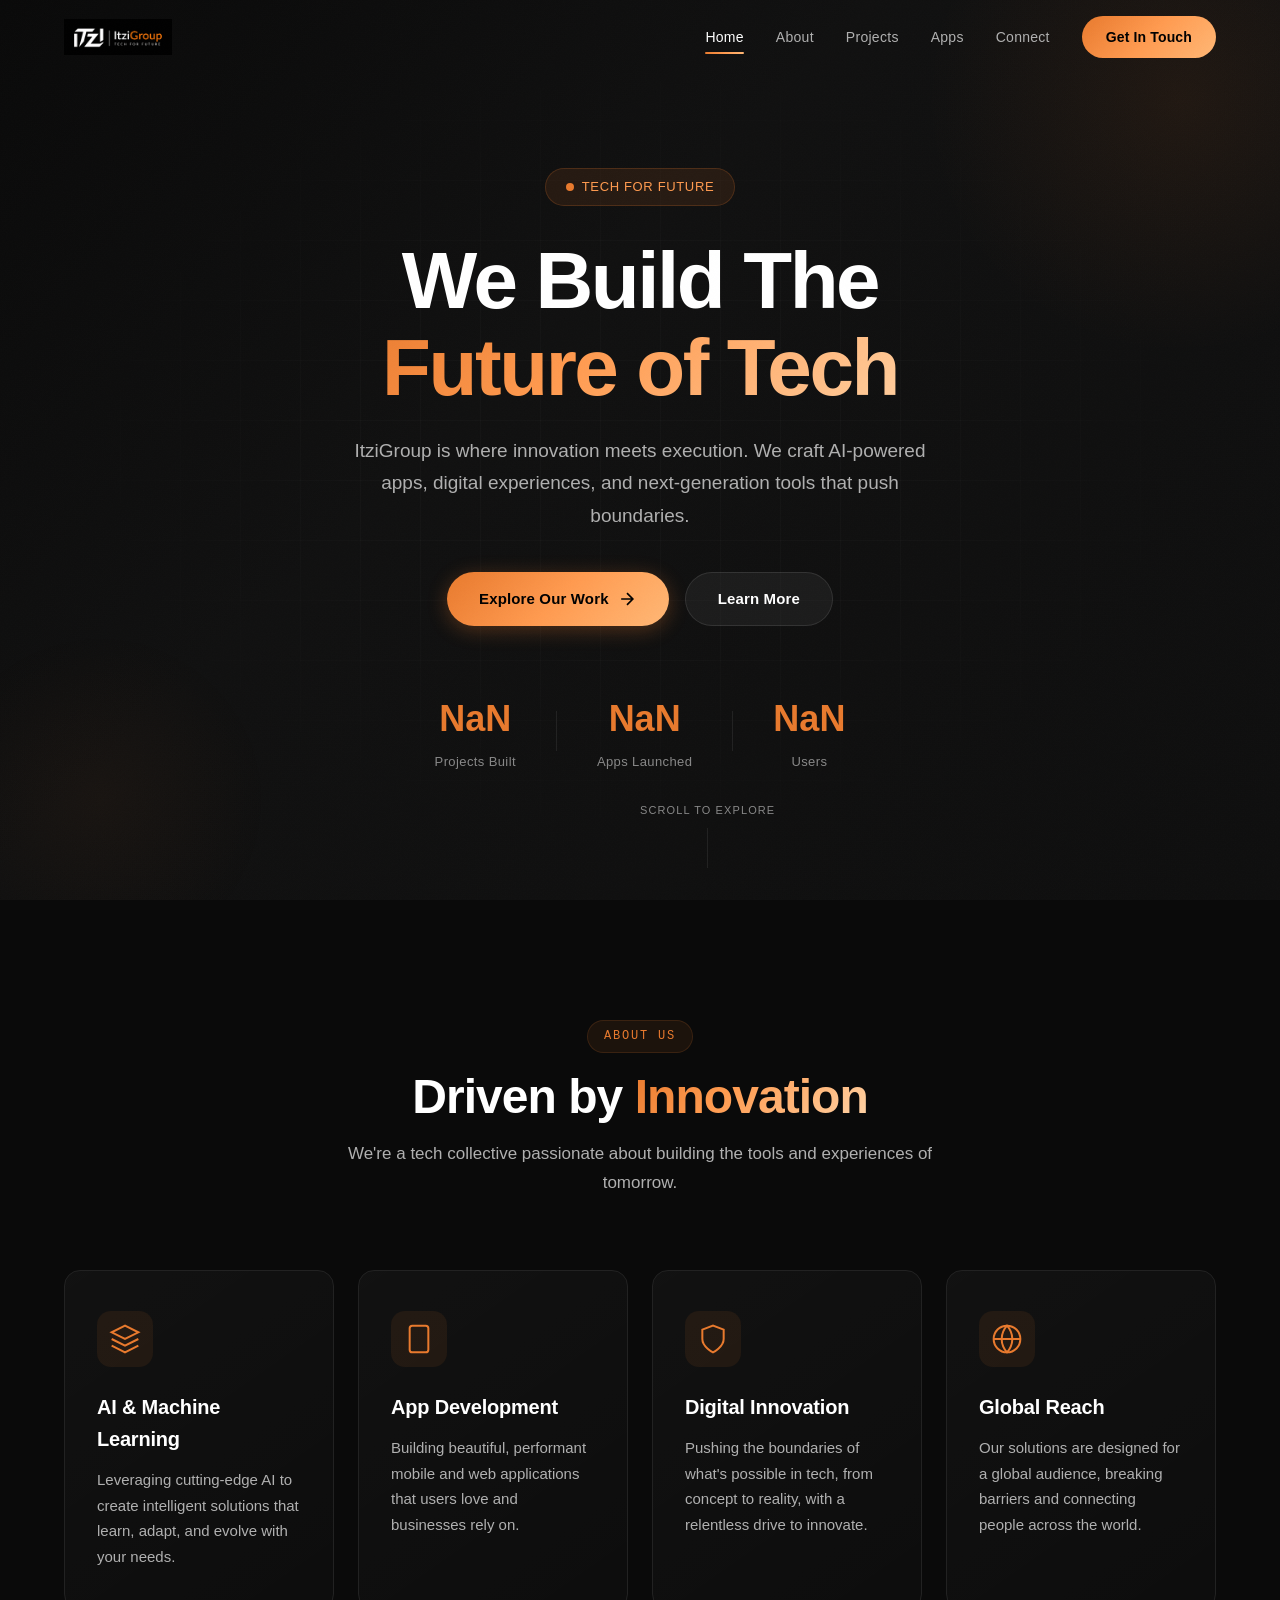
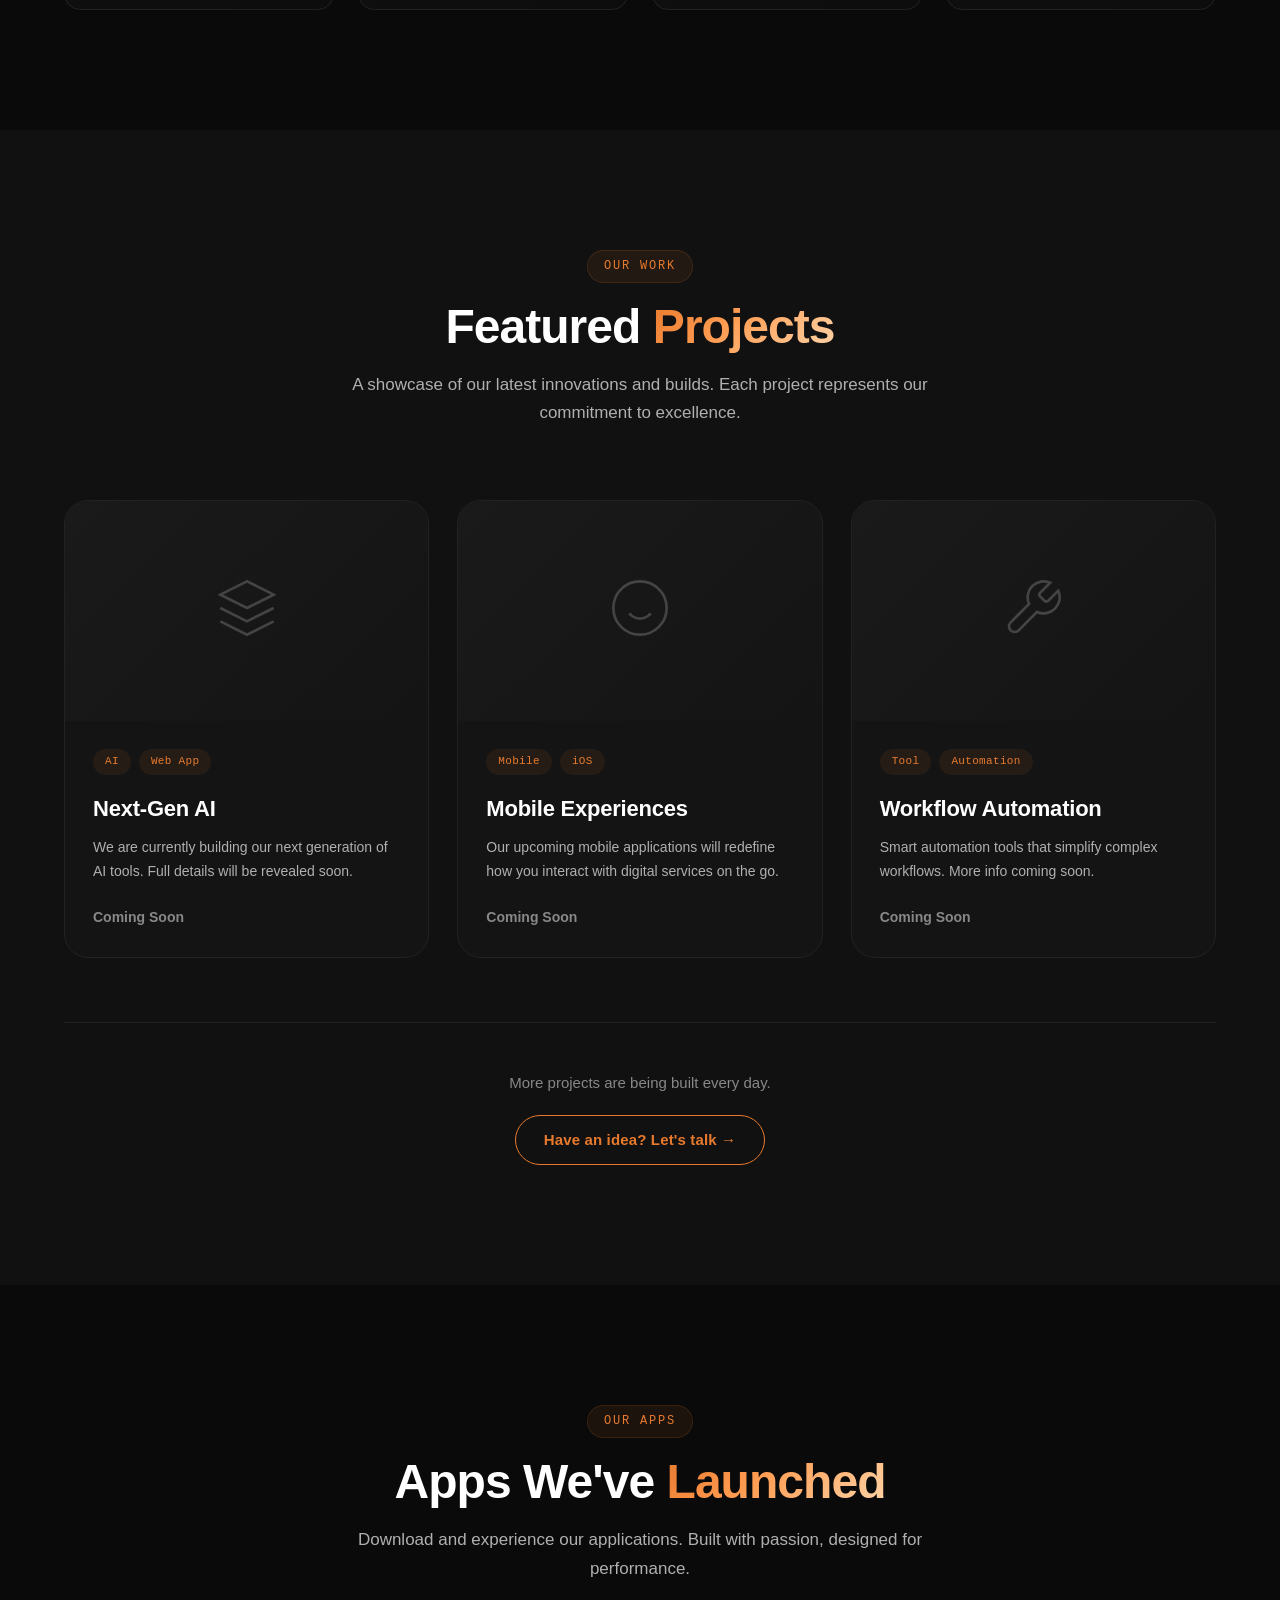
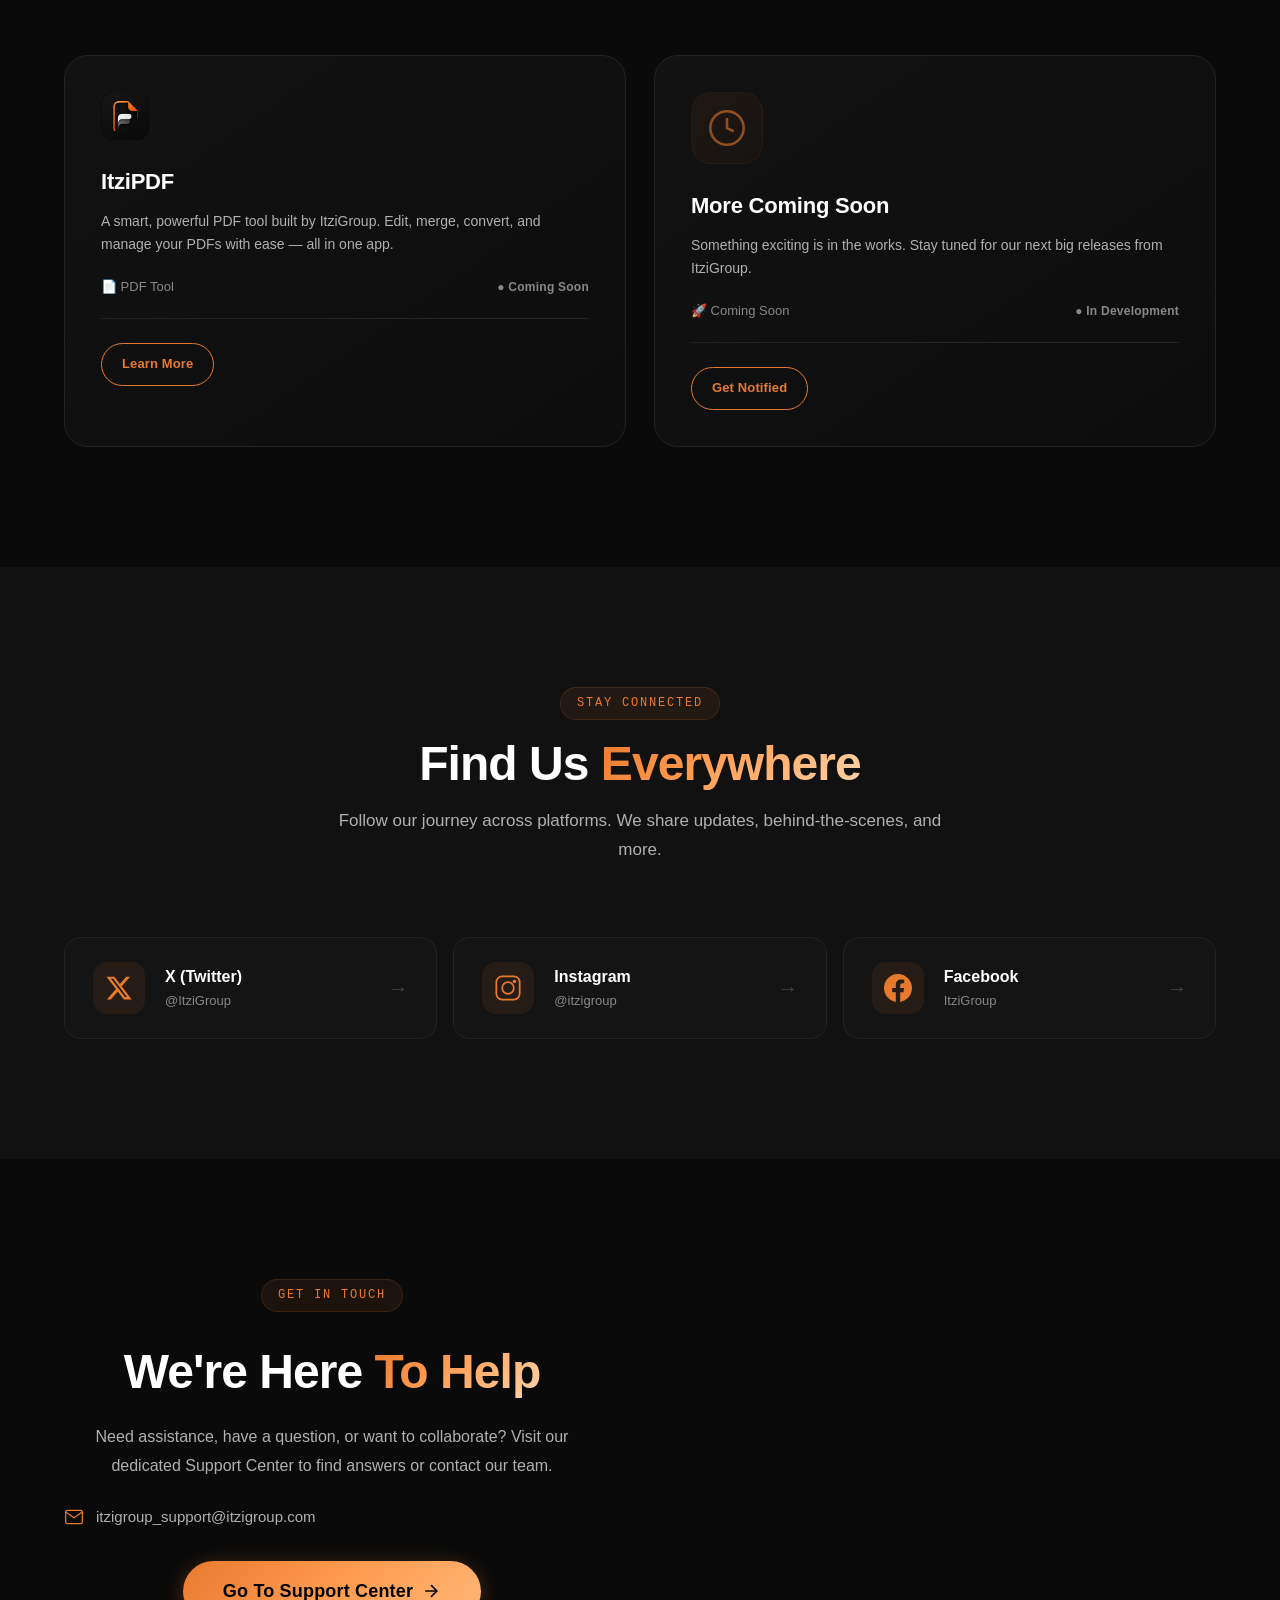
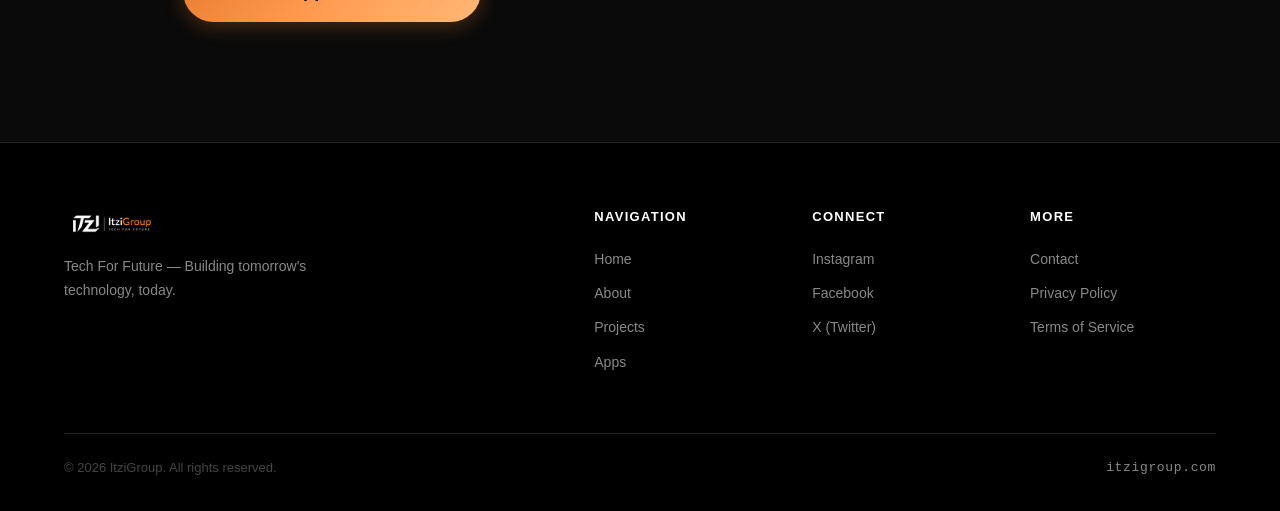
==== commit 3231295b: "Add X Twitter links and update hero stats" ====
--- a/index.html
+++ b/index.html
@@ -95,18 +95,18 @@
             </div>
             <div class="hero-stats">
                 <div class="stat-item">
-                    <span class="stat-number" data-target="10">0</span><span class="stat-suffix">+</span>
+                    <span class="stat-number">1+</span>
                     <span class="stat-label">Projects Built</span>
                 </div>
                 <div class="stat-divider"></div>
                 <div class="stat-item">
-                    <span class="stat-number" data-target="5">0</span><span class="stat-suffix">+</span>
+                    <span class="stat-number">1+</span>
                     <span class="stat-label">Apps Launched</span>
                 </div>
                 <div class="stat-divider"></div>
                 <div class="stat-item">
-                    <span class="stat-number" data-target="1000">0</span><span class="stat-suffix">+</span>
-                    <span class="stat-label">Users Reached</span>
+                    <span class="stat-number">Counting</span>
+                    <span class="stat-label">Users</span>
                 </div>
             </div>
         </div>
@@ -369,7 +369,7 @@
                         <h4>Connect</h4>
                         <a href="https://www.instagram.com/itzigroup/" target="_blank">Instagram</a>
                         <a href="https://www.facebook.com/profile.php?id=61591652615538" target="_blank">Facebook</a>
-                        <!-- Removed LinkedIn and GitHub per request -->
+                        <a href="https://x.com/ItziGroup" target="_blank" rel="noopener noreferrer">X (Twitter)</a>
                     </div>
                     <div class="footer-col">
                         <h4>More</h4>
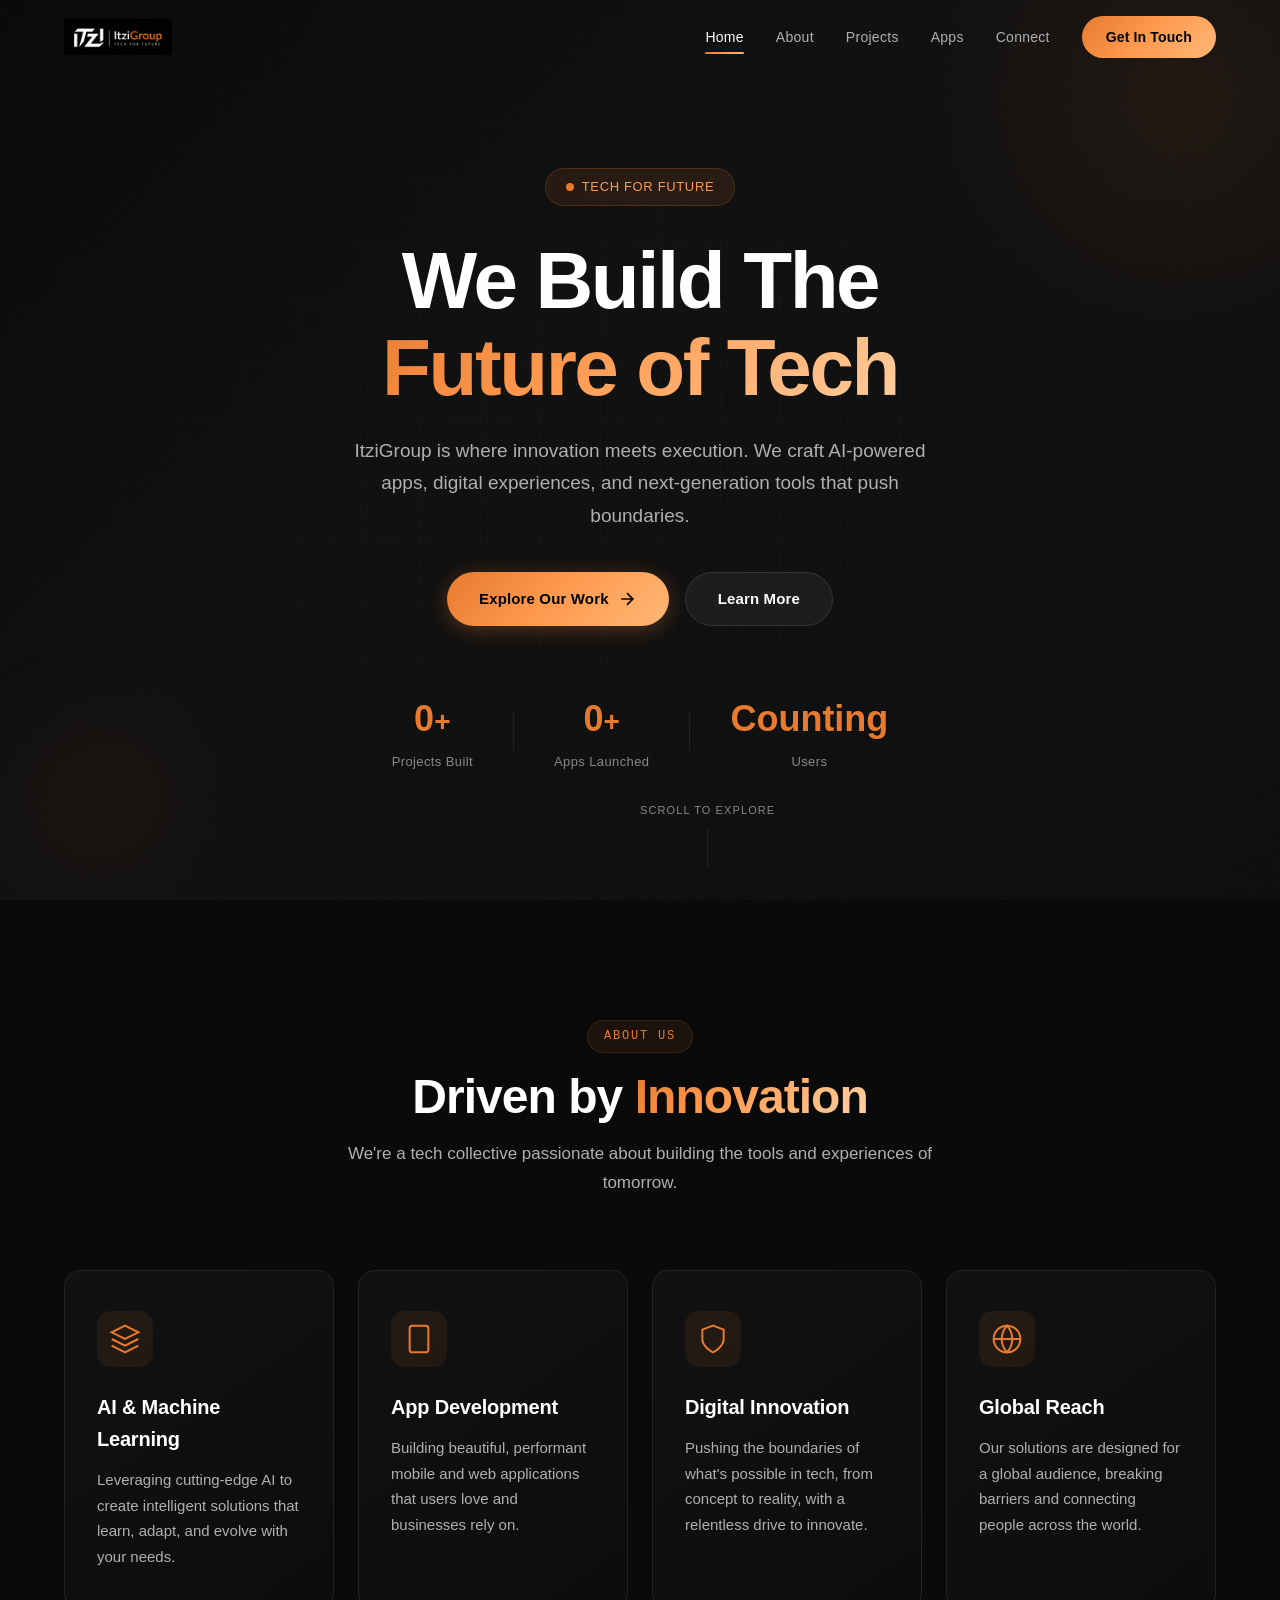
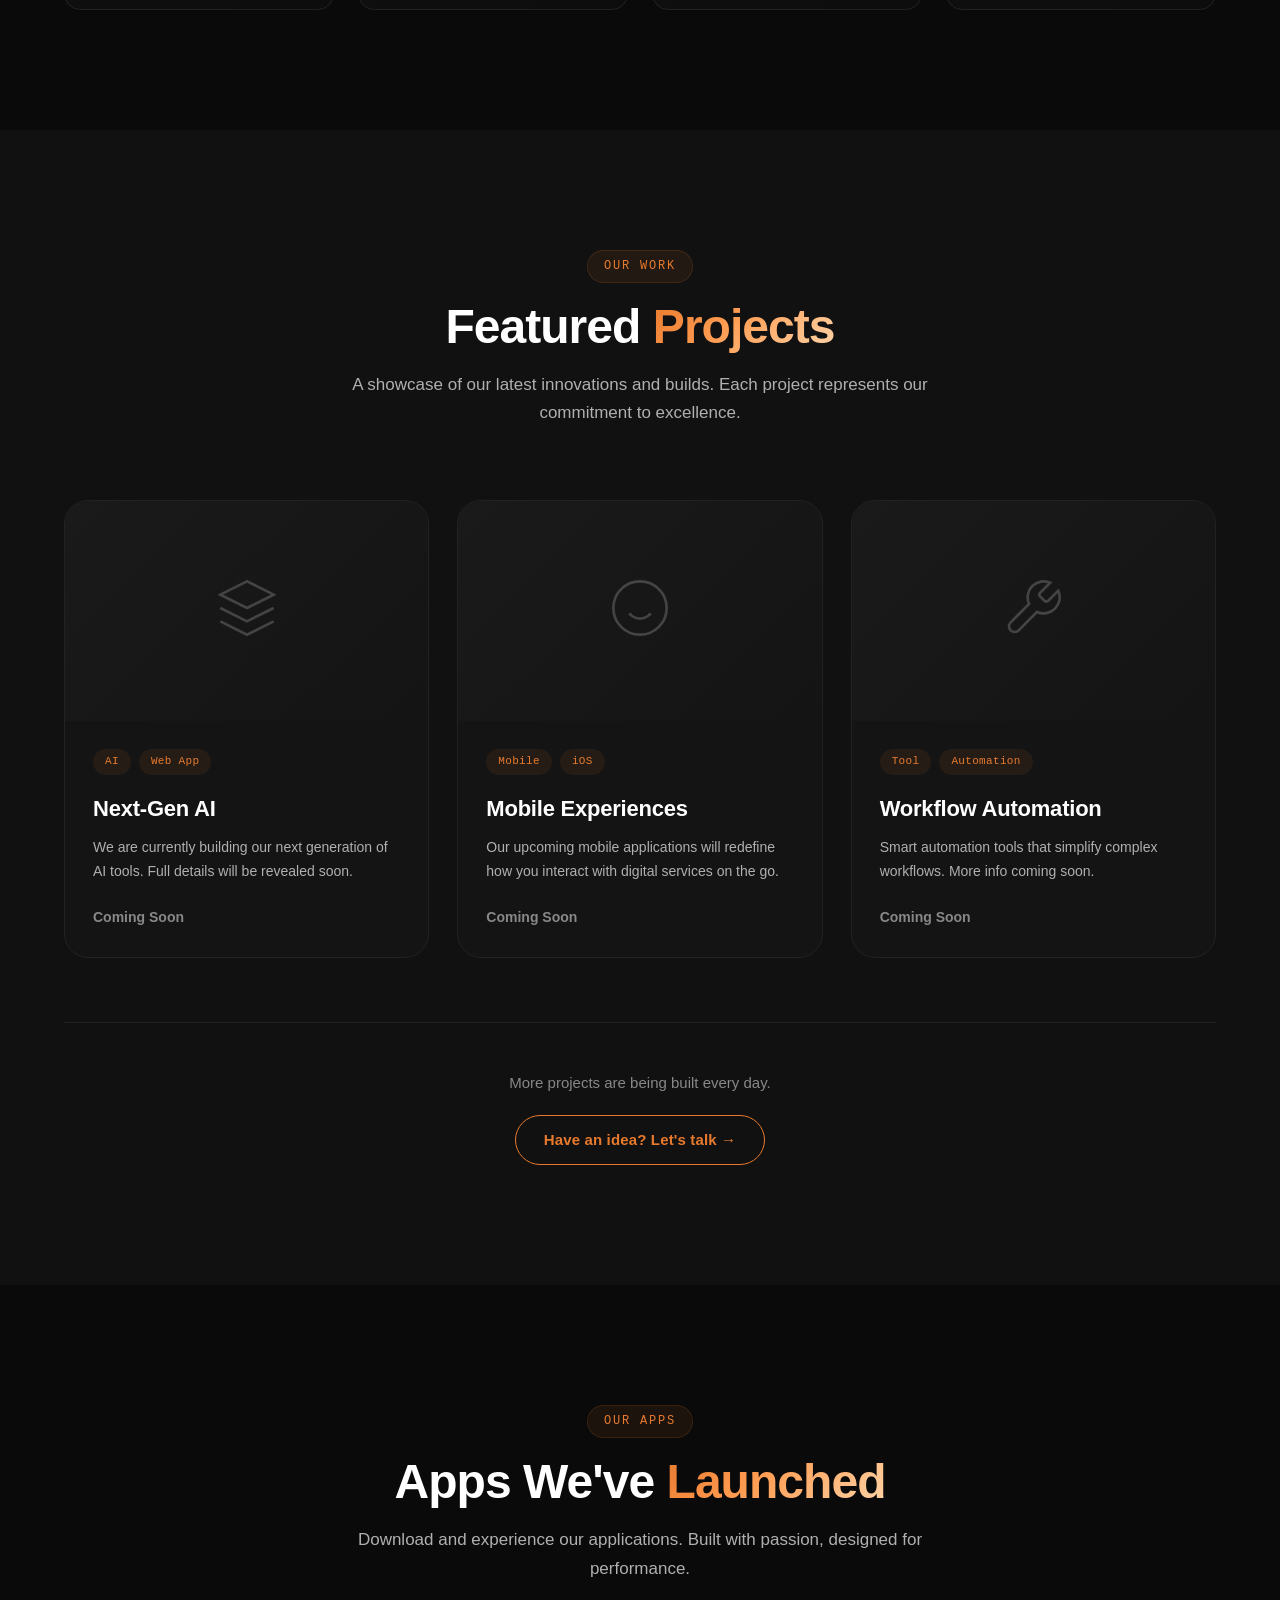
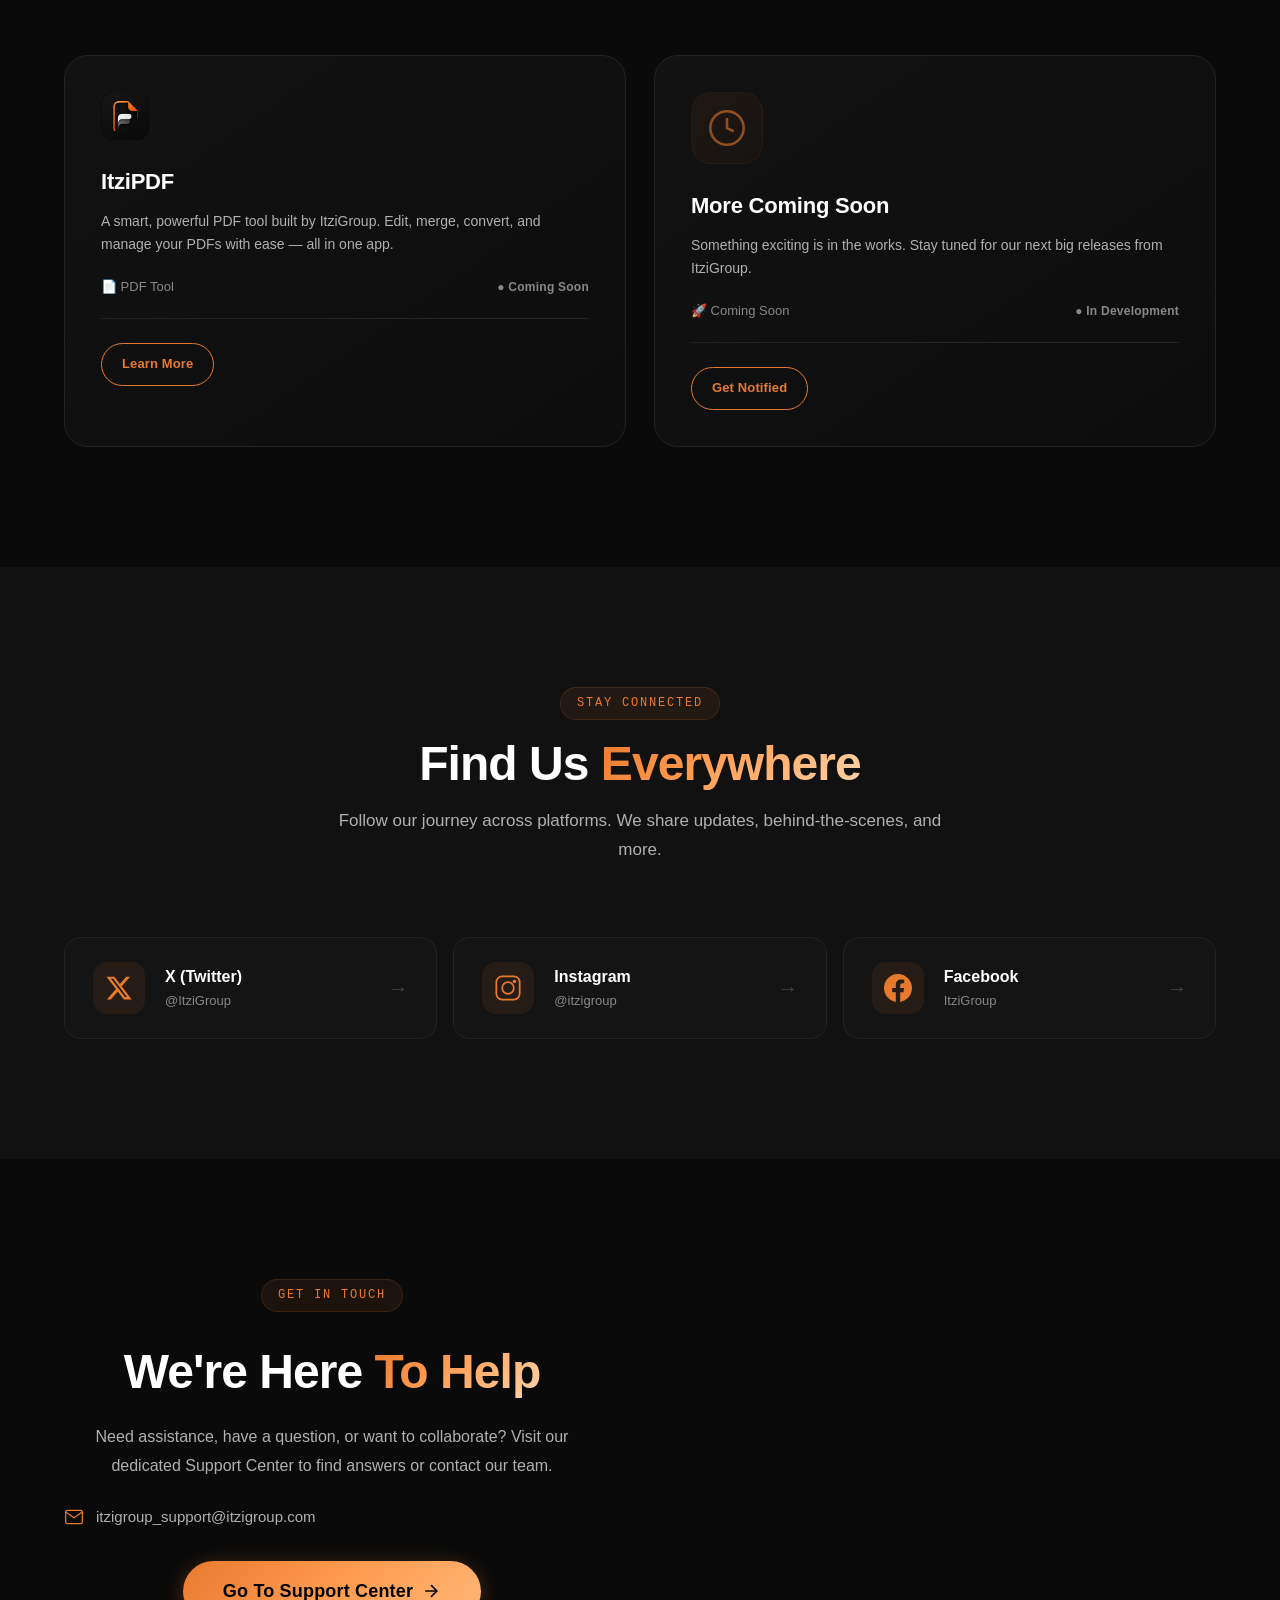
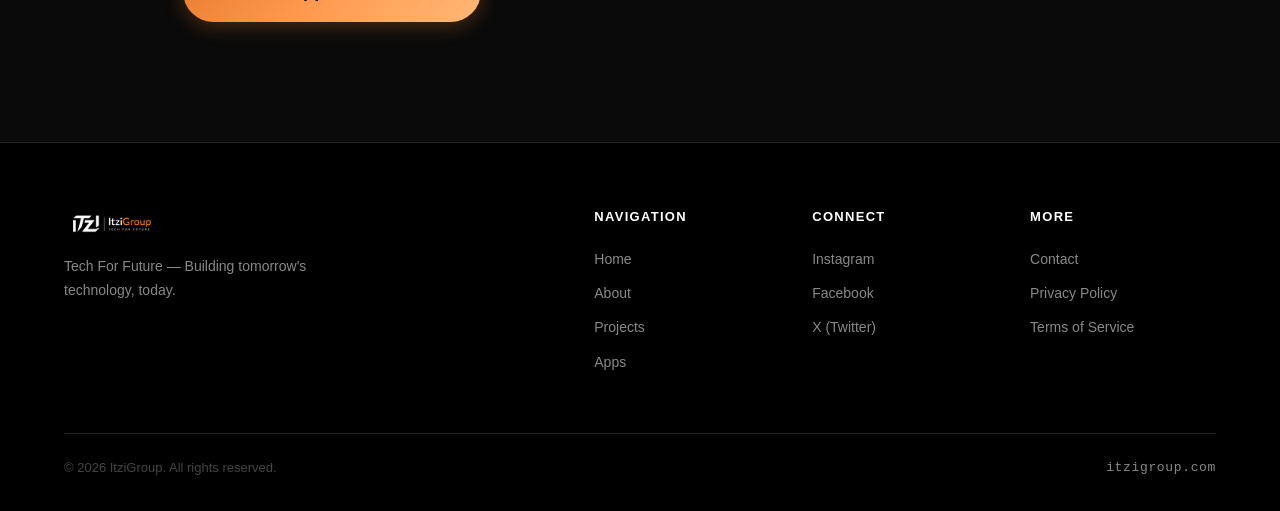
==== commit 9d77a3a9: "Fix NaN stats: restore data-target attrs and guard counter animation" ====
--- a/index.html
+++ b/index.html
@@ -95,12 +95,12 @@
             </div>
             <div class="hero-stats">
                 <div class="stat-item">
-                    <span class="stat-number">1+</span>
+                    <span class="stat-number" data-target="1">0</span><span class="stat-suffix">+</span>
                     <span class="stat-label">Projects Built</span>
                 </div>
                 <div class="stat-divider"></div>
                 <div class="stat-item">
-                    <span class="stat-number">1+</span>
+                    <span class="stat-number" data-target="1">0</span><span class="stat-suffix">+</span>
                     <span class="stat-label">Apps Launched</span>
                 </div>
                 <div class="stat-divider"></div>
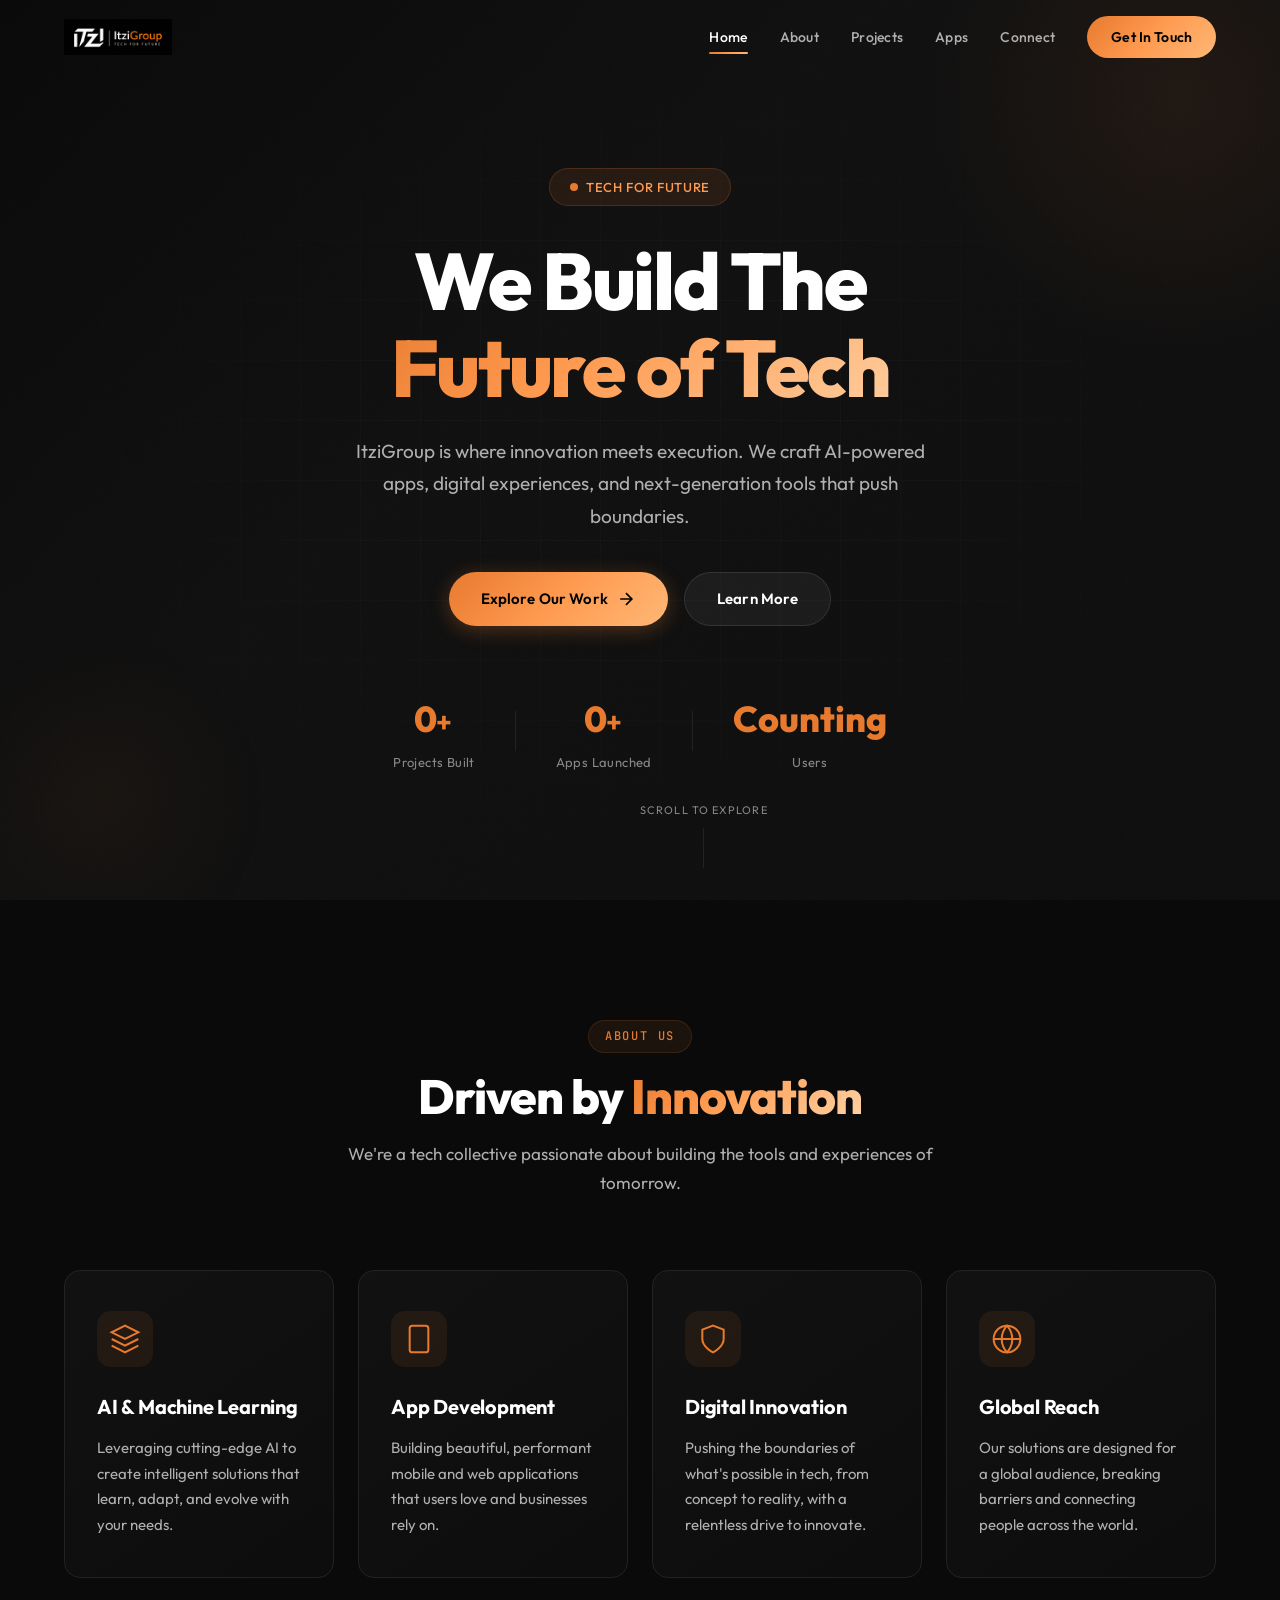
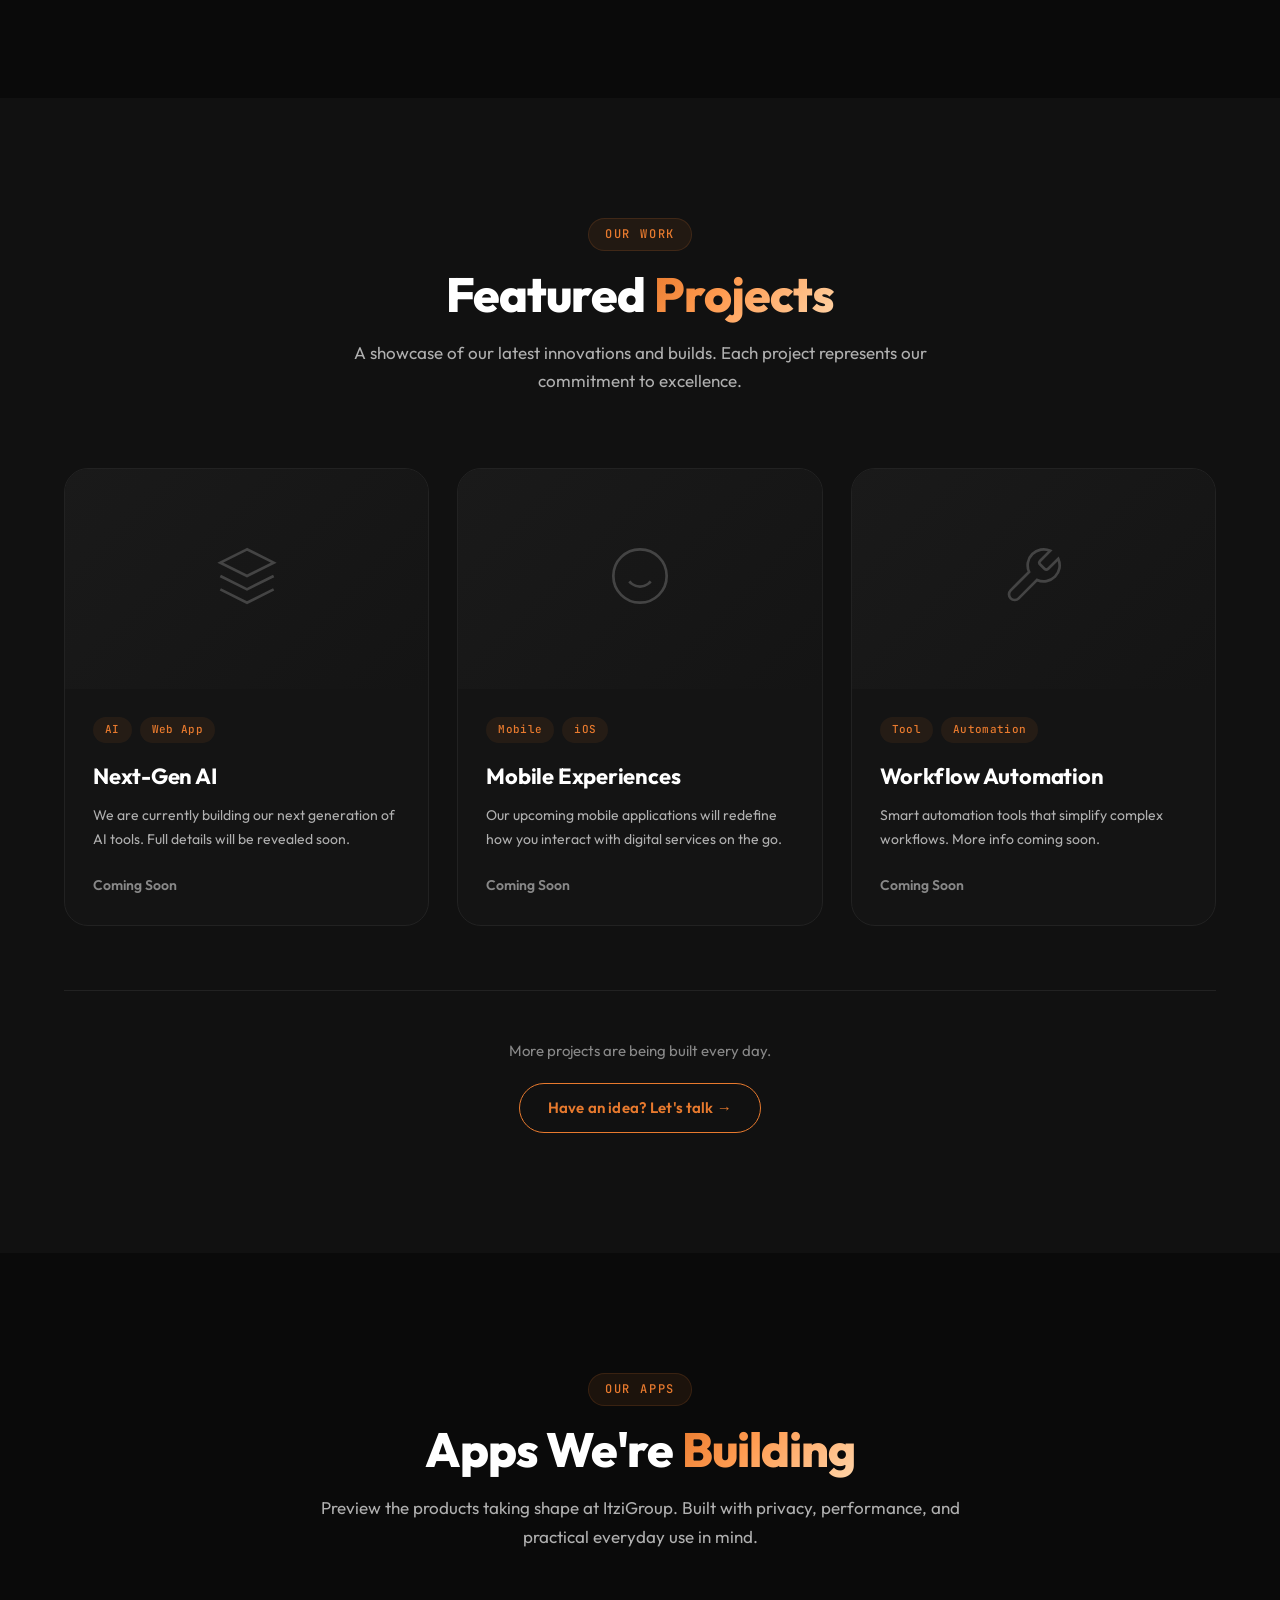
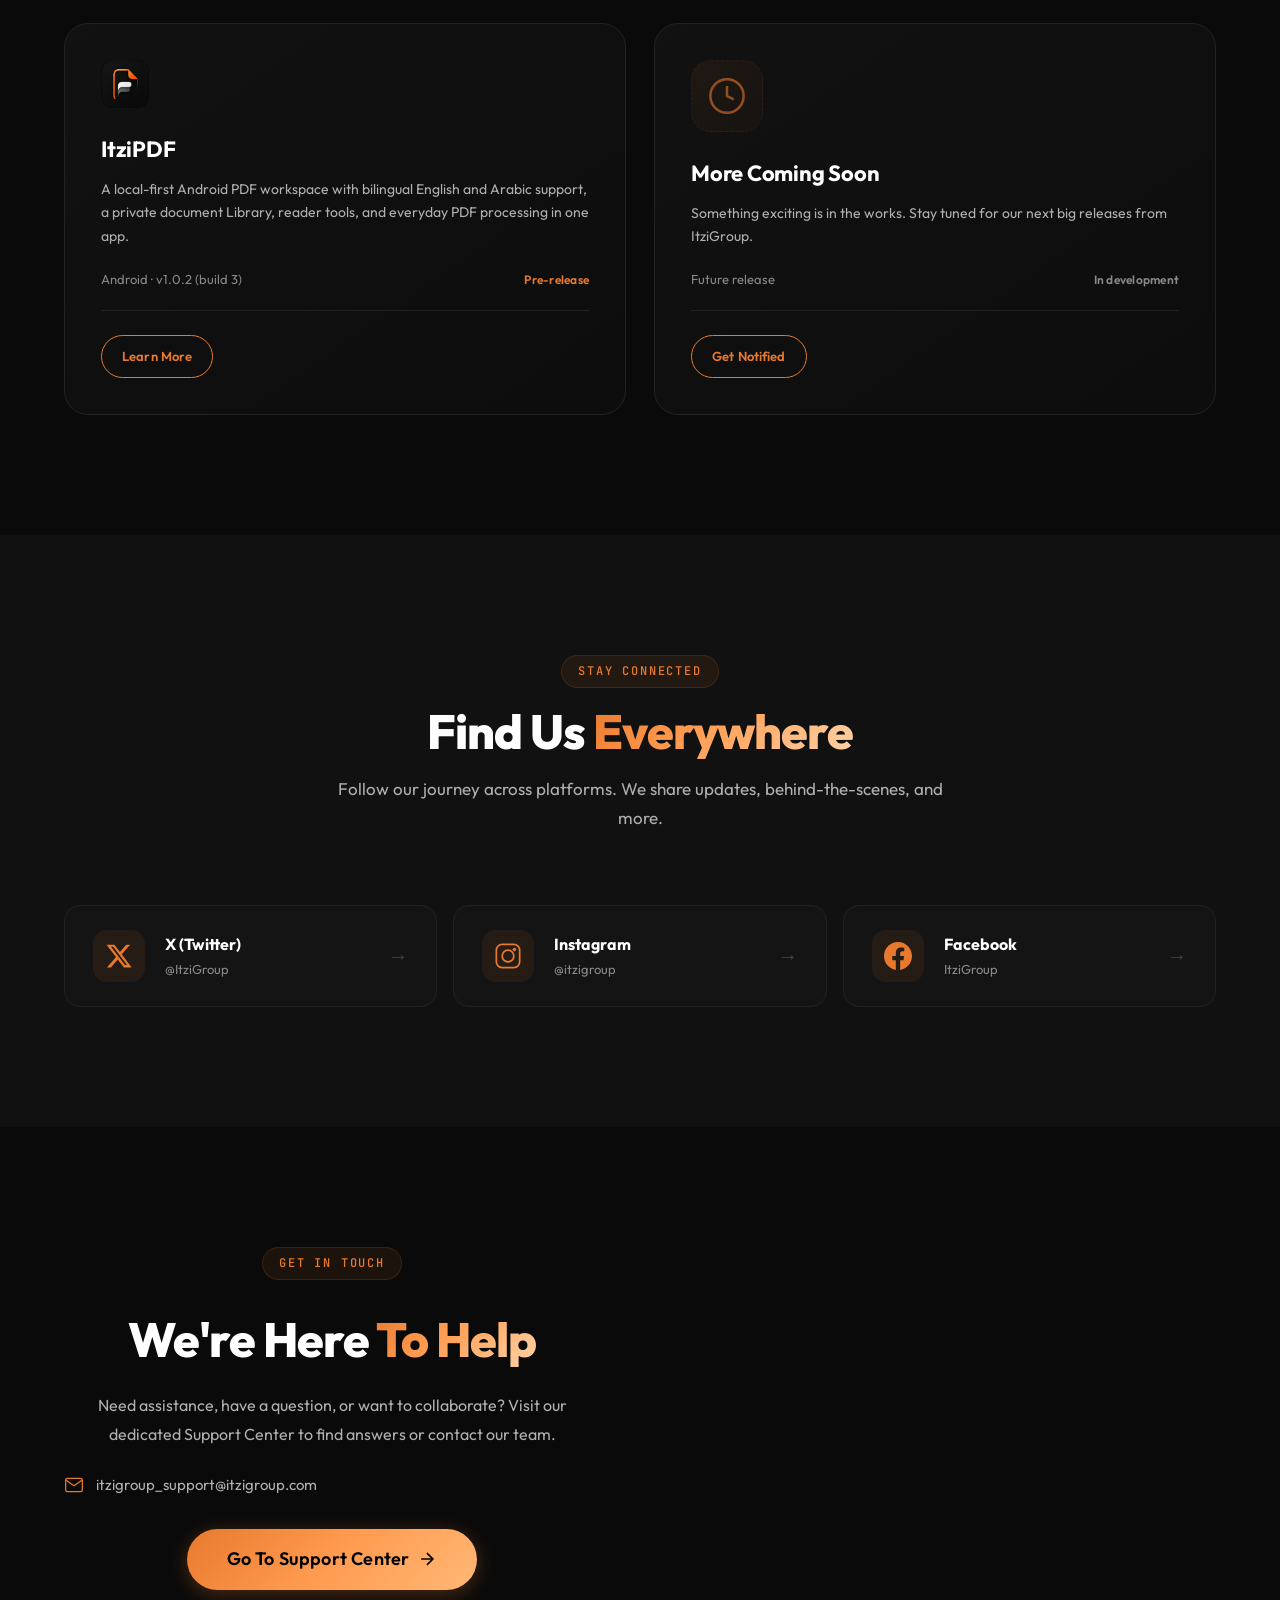
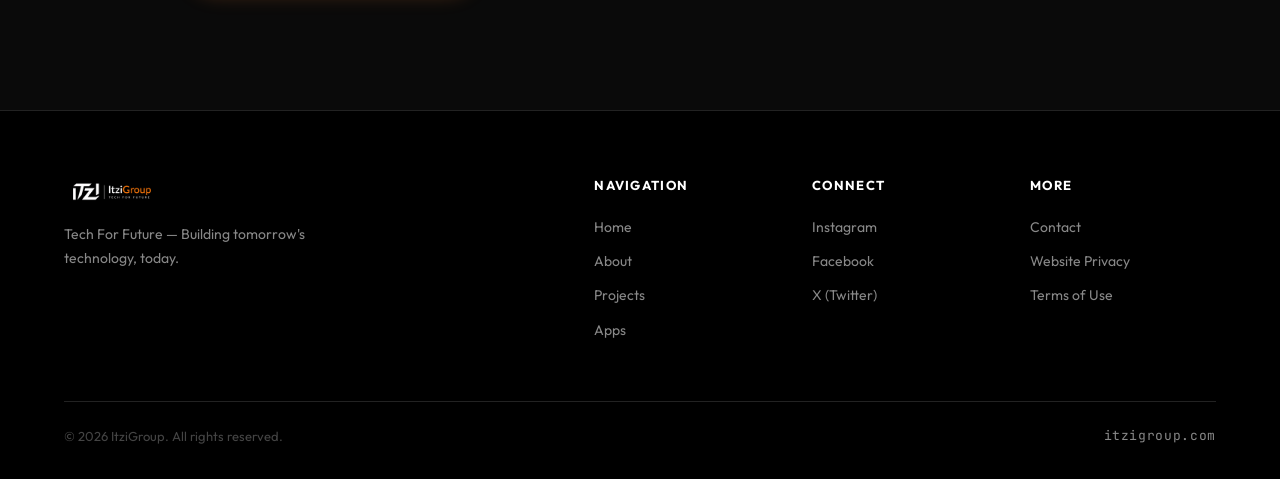
==== commit c398ca26: "Update website, legal pages, and self-host fonts" ====
--- a/index.html
+++ b/index.html
@@ -13,7 +13,7 @@
     <!-- Security Headers -->
     <meta http-equiv="X-Content-Type-Options" content="nosniff">
     <meta name="referrer" content="strict-origin-when-cross-origin">
-    <meta http-equiv="Content-Security-Policy" content="default-src 'self'; script-src 'self'; style-src 'self' https://fonts.googleapis.com 'unsafe-inline'; font-src https://fonts.gstatic.com; img-src 'self' data:; connect-src 'self' https://formspree.io; frame-src 'none'; object-src 'none'; base-uri 'self'; form-action 'self' https://formspree.io;">
+    <meta http-equiv="Content-Security-Policy" content="default-src 'self'; script-src 'self'; style-src 'self' 'unsafe-inline'; font-src 'self'; img-src 'self' data:; connect-src 'self'; frame-src 'none'; object-src 'none'; base-uri 'self'; form-action 'self';">
 
     <!-- Open Graph / Social -->
     <meta property="og:title" content="ItziGroup — Tech For Future">
@@ -33,11 +33,8 @@
     <link rel="apple-touch-icon" href="assets/favicon.png">
 
     <!-- Google Fonts -->
-    <link rel="preconnect" href="https://fonts.googleapis.com">
-    <link rel="preconnect" href="https://fonts.gstatic.com" crossorigin>
-    <link href="https://fonts.googleapis.com/css2?family=Outfit:wght@300;400;500;600;700;800;900&family=JetBrains+Mono:wght@400;500;600&display=swap" rel="stylesheet">
-
-    <link rel="stylesheet" href="styles.css">
+
+    <link rel="stylesheet" href="styles.css?v=20260814">
 </head>
 <body>
     <!-- Cursor glow effect -->
@@ -239,25 +236,25 @@
         <div class="container">
             <div class="section-header">
                 <span class="section-tag">Our Apps</span>
-                <h2 class="section-title">Apps We've <span class="text-gradient">Launched</span></h2>
-                <p class="section-subtitle">Download and experience our applications. Built with passion, designed for performance.</p>
+                <h2 class="section-title">Apps We're <span class="text-gradient">Building</span></h2>
+                <p class="section-subtitle">Preview the products taking shape at ItziGroup. Built with privacy, performance, and practical everyday use in mind.</p>
             </div>
             <div class="apps-grid">
                 <!-- App Card 1 — ItziPDF -->
-                <div class="app-card" data-aos="fade-up" style="cursor: pointer;" onclick="window.location.href='/itzipdf'">
+                <article class="app-card" data-aos="fade-up">
                     <div class="app-icon-wrapper">
                         <img src="assets/itzipdf-icon.png" alt="ItziPDF Icon" style="width: 48px; height: 48px; border-radius: 12px; object-fit: cover;">
                     </div>
                     <h3>ItziPDF</h3>
-                    <p class="app-description">A smart, powerful PDF tool built by ItziGroup. Edit, merge, convert, and manage your PDFs with ease — all in one app.</p>
+                    <p class="app-description">A local-first Android PDF workspace with bilingual English and Arabic support, a private document Library, reader tools, and everyday PDF processing in one app.</p>
                     <div class="app-meta">
-                        <span class="app-platform">📄 PDF Tool</span>
-                        <span class="app-status status-dev">● Coming Soon</span>
+                        <span class="app-platform">Android · v1.0.2 (build 3)</span>
+                        <span class="app-status status-beta">Pre-release</span>
                     </div>
                     <div class="app-actions">
                         <a href="/itzipdf" class="btn btn-small btn-outline">Learn More</a>
                     </div>
-                </div>
+                </article>
                 <!-- App Card 2 — Coming Soon -->
                 <div class="app-card" data-aos="fade-up" data-aos-delay="100">
                     <div class="app-icon-wrapper">
@@ -268,8 +265,8 @@
                     <h3>More Coming Soon</h3>
                     <p class="app-description">Something exciting is in the works. Stay tuned for our next big releases from ItziGroup.</p>
                     <div class="app-meta">
-                        <span class="app-platform">🚀 Coming Soon</span>
-                        <span class="app-status status-dev">● In Development</span>
+                        <span class="app-platform">Future release</span>
+                        <span class="app-status status-dev">In development</span>
                     </div>
                     <div class="app-actions">
                         <a href="#contact" class="btn btn-small btn-outline">Get Notified</a>
@@ -367,15 +364,15 @@
                     </div>
                     <div class="footer-col">
                         <h4>Connect</h4>
-                        <a href="https://www.instagram.com/itzigroup/" target="_blank">Instagram</a>
-                        <a href="https://www.facebook.com/profile.php?id=61591652615538" target="_blank">Facebook</a>
+                        <a href="https://www.instagram.com/itzigroup/" target="_blank" rel="noopener noreferrer">Instagram</a>
+                        <a href="https://www.facebook.com/profile.php?id=61591652615538" target="_blank" rel="noopener noreferrer">Facebook</a>
                         <a href="https://x.com/ItziGroup" target="_blank" rel="noopener noreferrer">X (Twitter)</a>
                     </div>
                     <div class="footer-col">
                         <h4>More</h4>
                         <a href="#contact">Contact</a>
-                        <a href="#">Privacy Policy</a>
-                        <a href="#">Terms of Service</a>
+                        <a href="/privacy">Website Privacy</a>
+                        <a href="/terms">Terms of Use</a>
                     </div>
                 </div>
             </div>
@@ -386,6 +383,6 @@
         </div>
     </footer>
 
-    <script src="script.js"></script>
+    <script src="script.js?v=20260814"></script>
 </body>
 </html>
--- a/styles.css
+++ b/styles.css
@@ -3,6 +3,34 @@
    Premium Futuristic Landing Page
    Colors: Black, White, Orange, Grey
    ============================================ */
+
+/* === Self-hosted fonts === */
+@font-face {
+    font-family: 'Outfit';
+    font-style: normal;
+    font-weight: 300 900;
+    font-display: swap;
+    src: url('assets/fonts/outfit-latin-ext.woff2') format('woff2');
+    unicode-range: U+0100-02BA, U+02BD-02C5, U+02C7-02CC, U+02CE-02D7, U+02DD-02FF, U+0304, U+0308, U+0329, U+1D00-1DBF, U+1E00-1E9F, U+1EF2-1EFF, U+2020, U+20A0-20AB, U+20AD-20C0, U+2113, U+2C60-2C7F, U+A720-A7FF;
+}
+
+@font-face {
+    font-family: 'Outfit';
+    font-style: normal;
+    font-weight: 300 900;
+    font-display: swap;
+    src: url('assets/fonts/outfit-latin.woff2') format('woff2');
+    unicode-range: U+0000-00FF, U+0131, U+0152-0153, U+02BB-02BC, U+02C6, U+02DA, U+02DC, U+0304, U+0308, U+0329, U+2000-206F, U+20AC, U+2122, U+2191, U+2193, U+2212, U+2215, U+FEFF, U+FFFD;
+}
+
+@font-face {
+    font-family: 'JetBrains Mono';
+    font-style: normal;
+    font-weight: 400 600;
+    font-display: swap;
+    src: url('assets/fonts/jetbrains-mono-latin.woff2') format('woff2');
+    unicode-range: U+0000-00FF, U+0131, U+0152-0153, U+02BB-02BC, U+02C6, U+02DA, U+02DC, U+0304, U+0308, U+0329, U+2000-206F, U+20AC, U+2122, U+2191, U+2193, U+2212, U+2215, U+FEFF, U+FFFD;
+}
 
 /* === CSS Custom Properties === */
 :root {
@@ -191,6 +219,12 @@
     gap: 32px;
 }
 
+.subpage-nav-links {
+    display: flex;
+    align-items: center;
+    gap: 32px;
+}
+
 .nav-link {
     font-size: 14px;
     font-weight: 500;
@@ -468,6 +502,18 @@
     background: rgba(255, 255, 255, 0.1);
     border-color: rgba(255, 255, 255, 0.2);
     transform: translateY(-2px);
+}
+
+.btn-disabled {
+    cursor: not-allowed;
+    opacity: 0.72;
+    box-shadow: none;
+    user-select: none;
+}
+
+.btn-disabled:hover {
+    transform: none;
+    box-shadow: none;
 }
 
 .btn-outline {
@@ -1245,7 +1291,11 @@
         right: 0;
     }
 
-    .nav-link {
+    .subpage-nav-links {
+        gap: 16px;
+    }
+
+    .nav-links .nav-link {
         font-size: 24px;
     }
 
@@ -1297,6 +1347,20 @@
 
     .cursor-glow {
         display: none;
+    }
+}
+
+@media (max-width: 640px) {
+    .subpage-hide-mobile {
+        display: none;
+    }
+
+    .subpage-nav-links {
+        gap: 12px;
+    }
+
+    .subpage-nav-links .nav-link {
+        font-size: 13px;
     }
 }
 
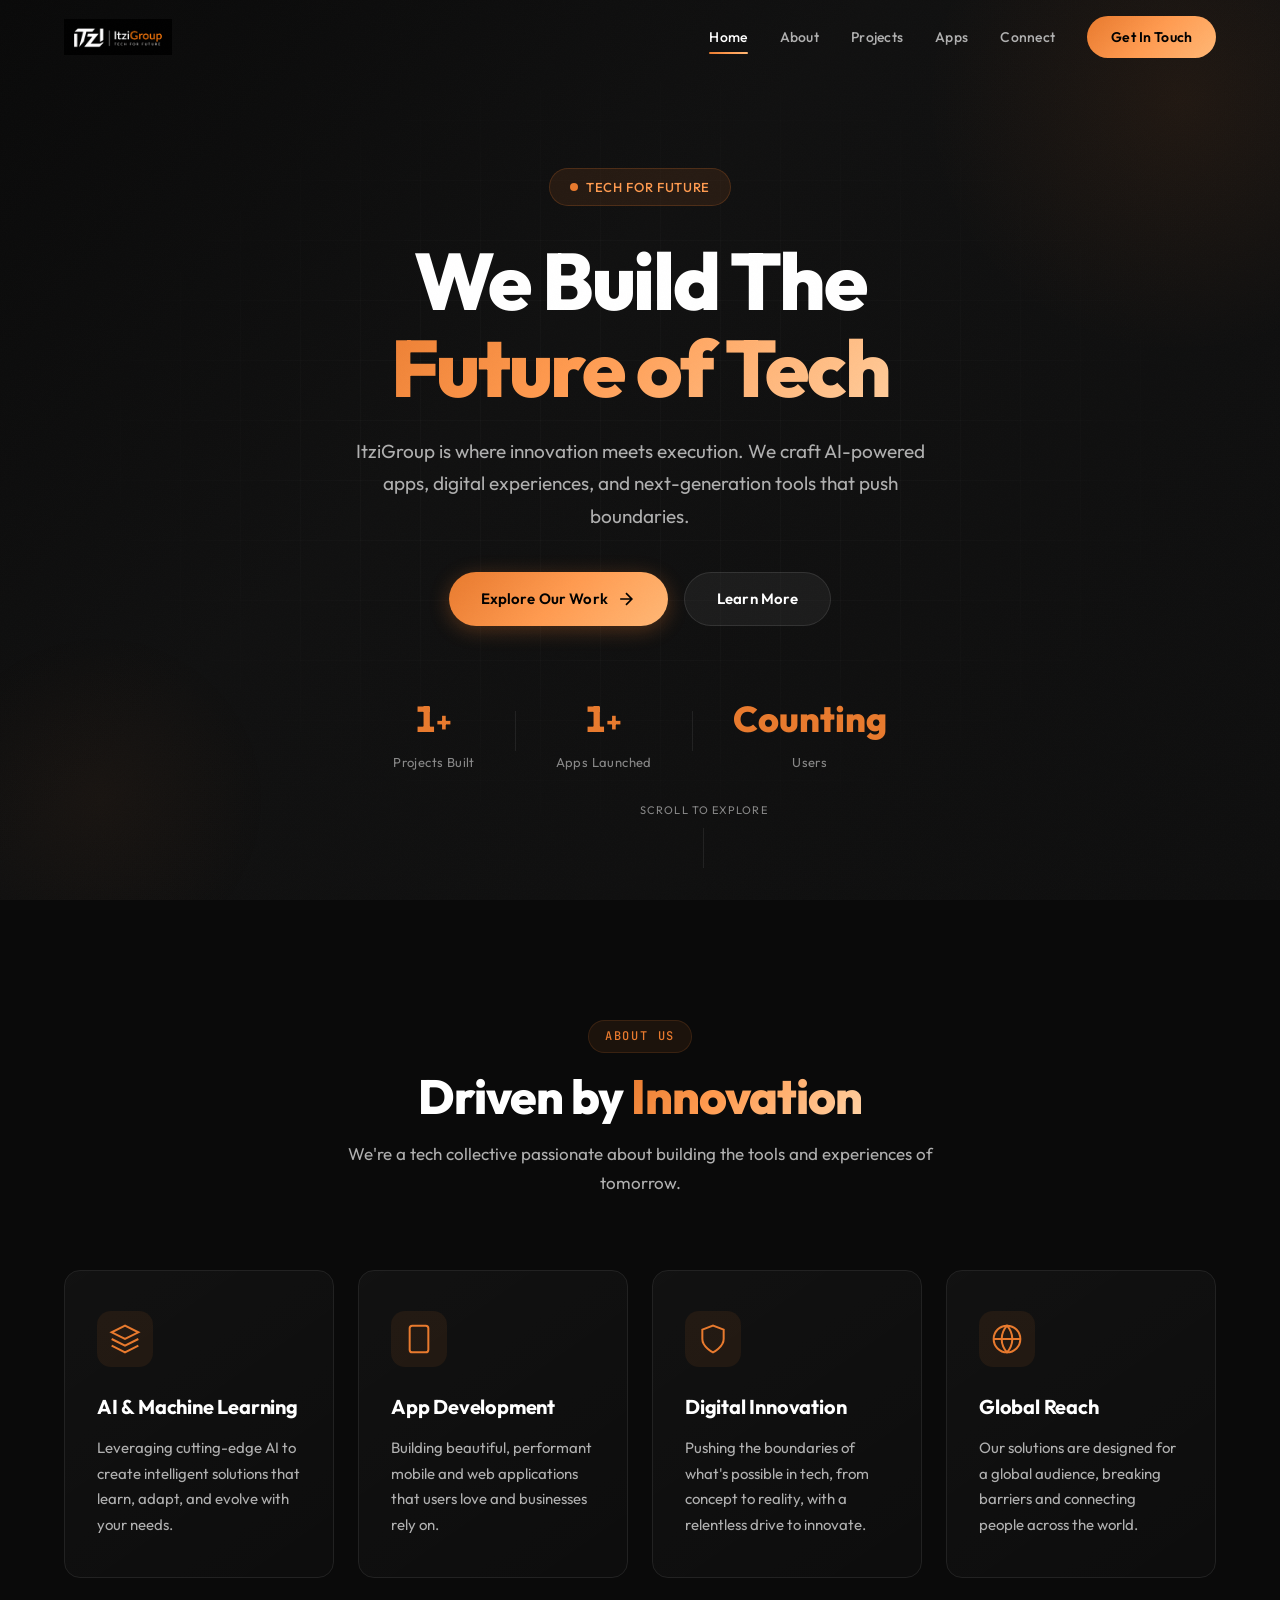
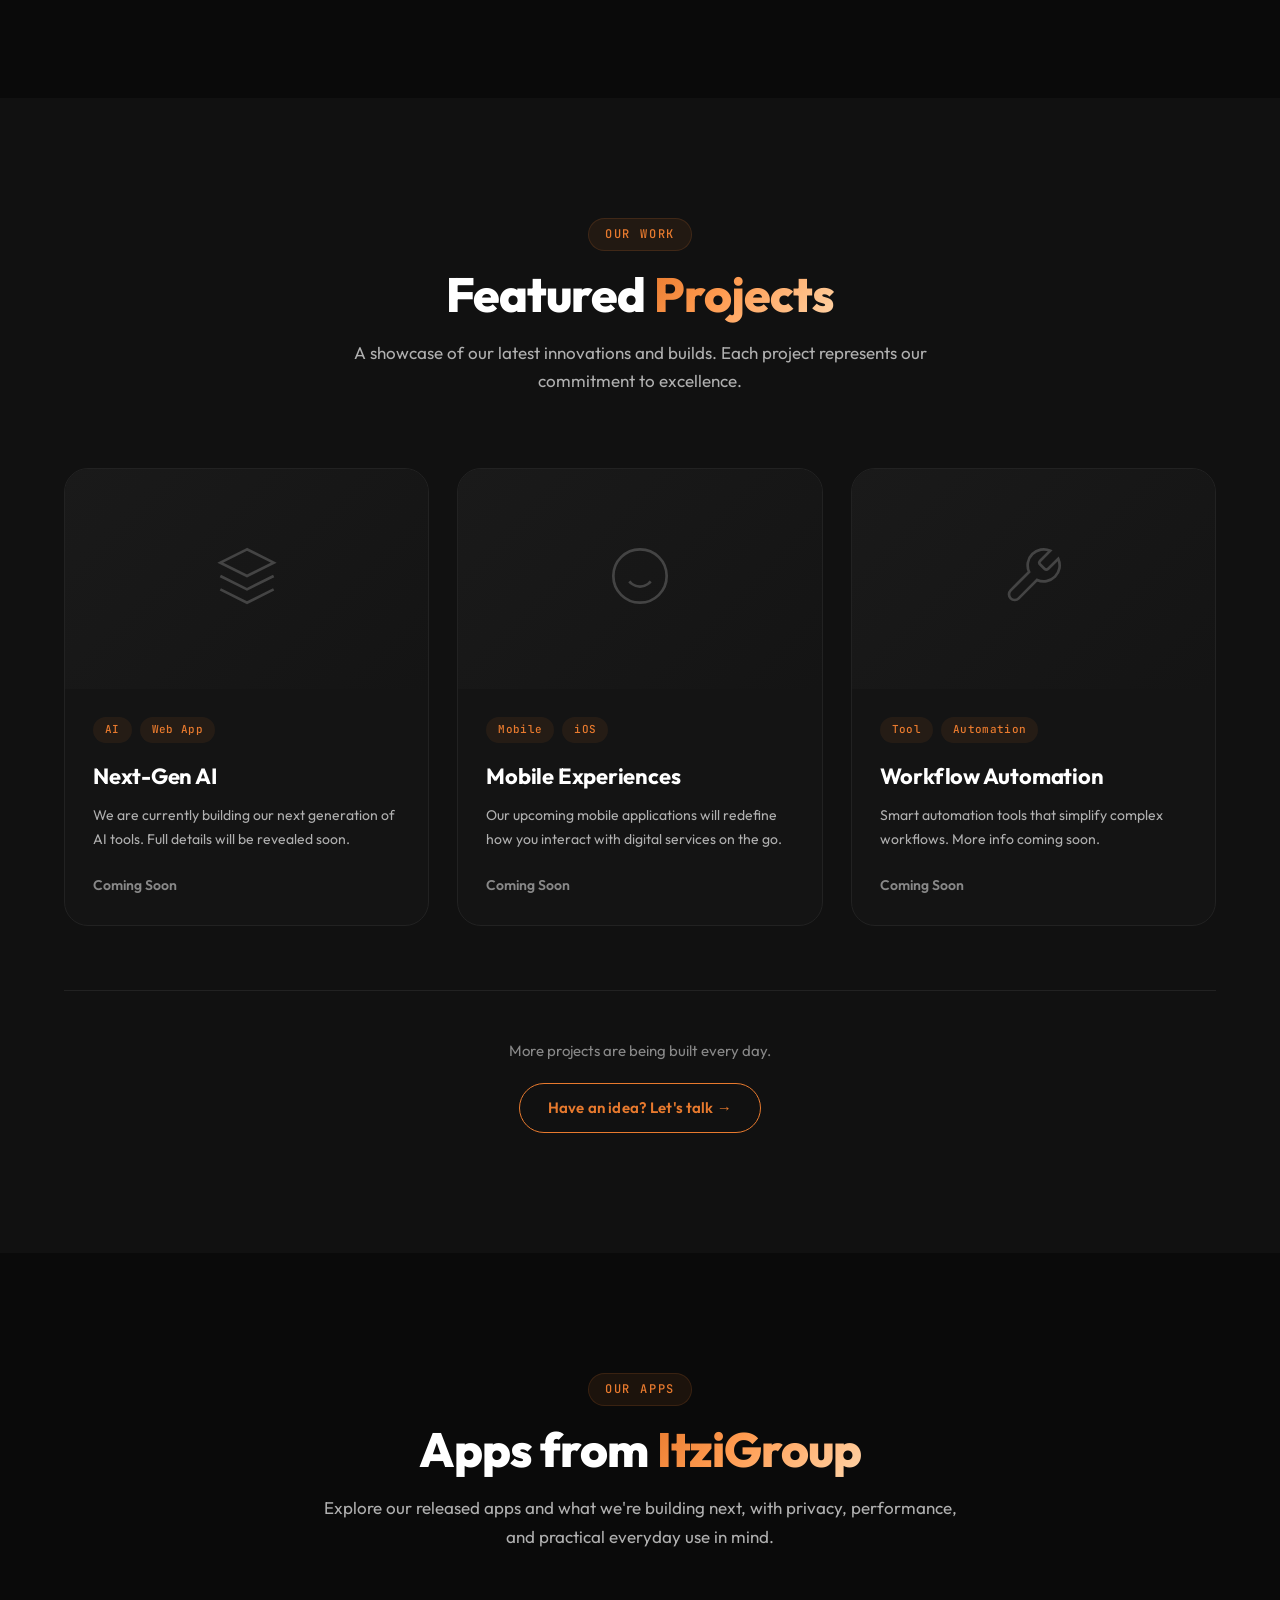
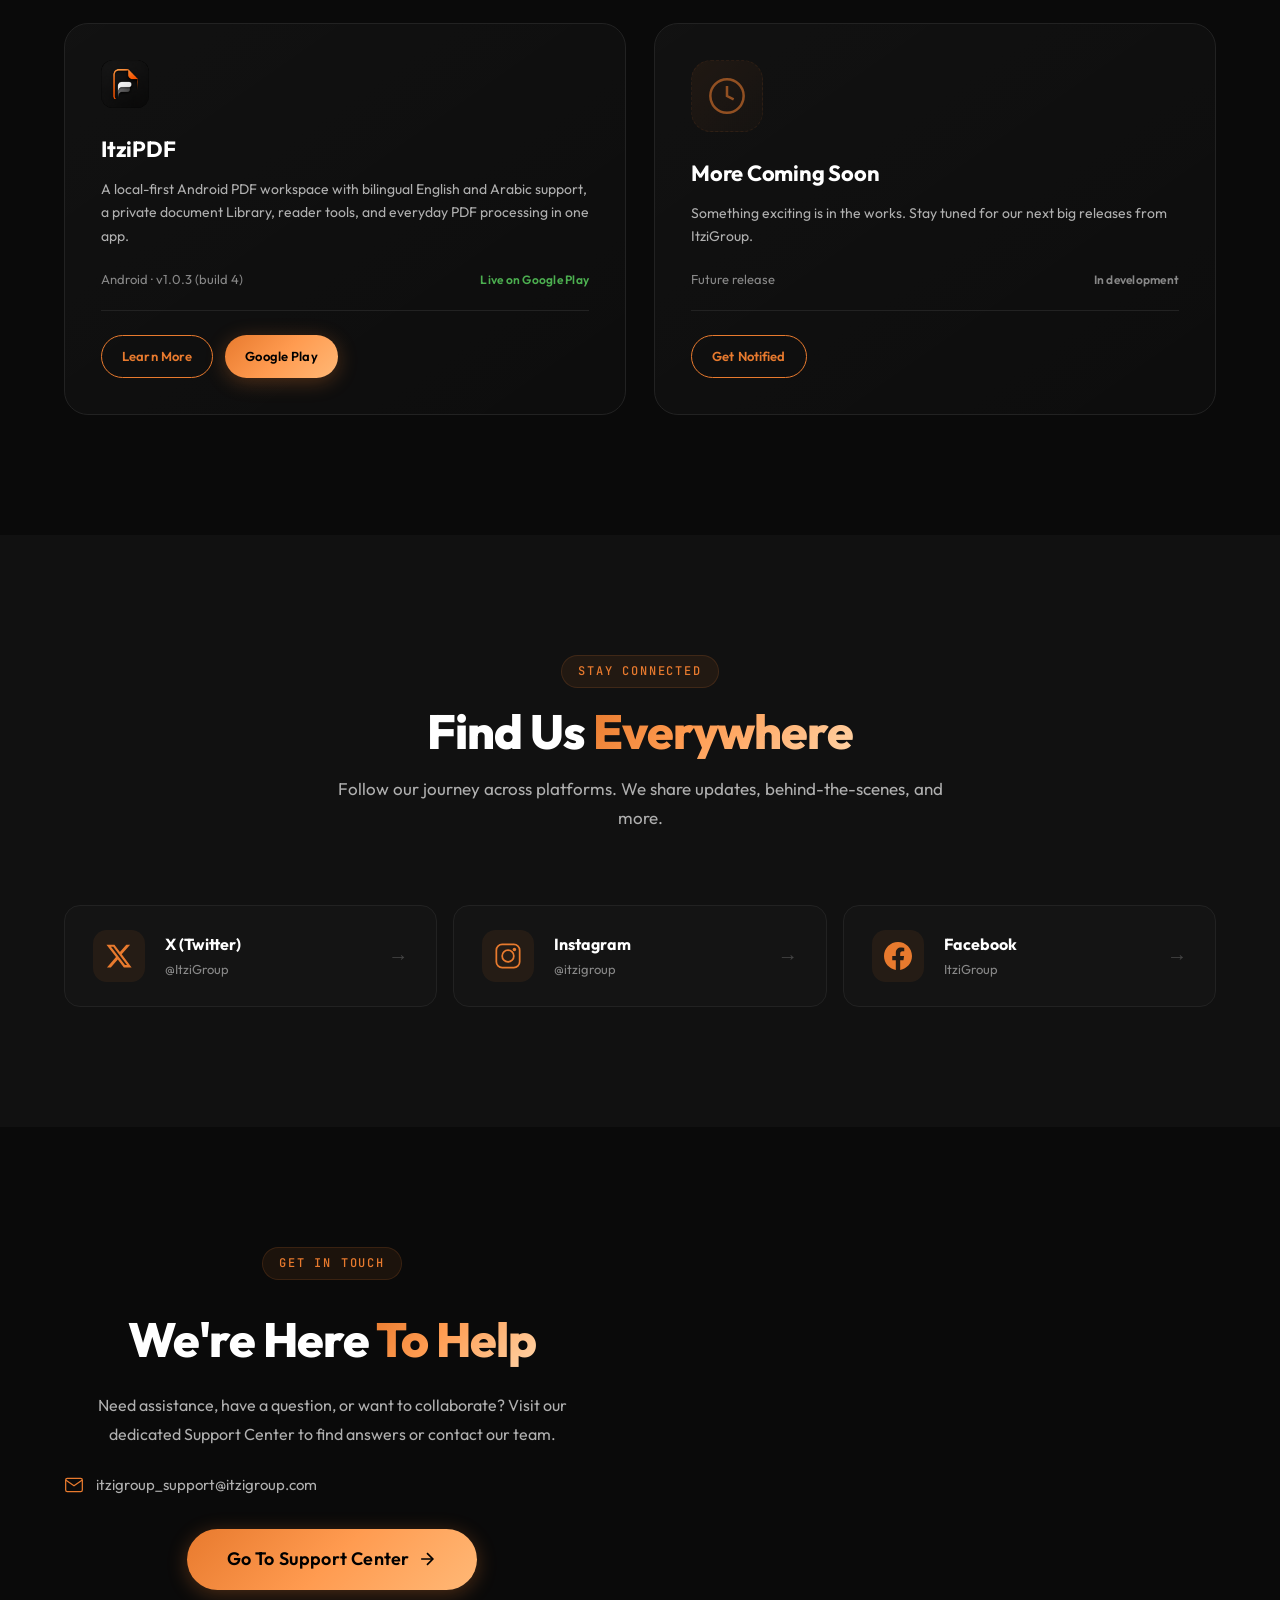
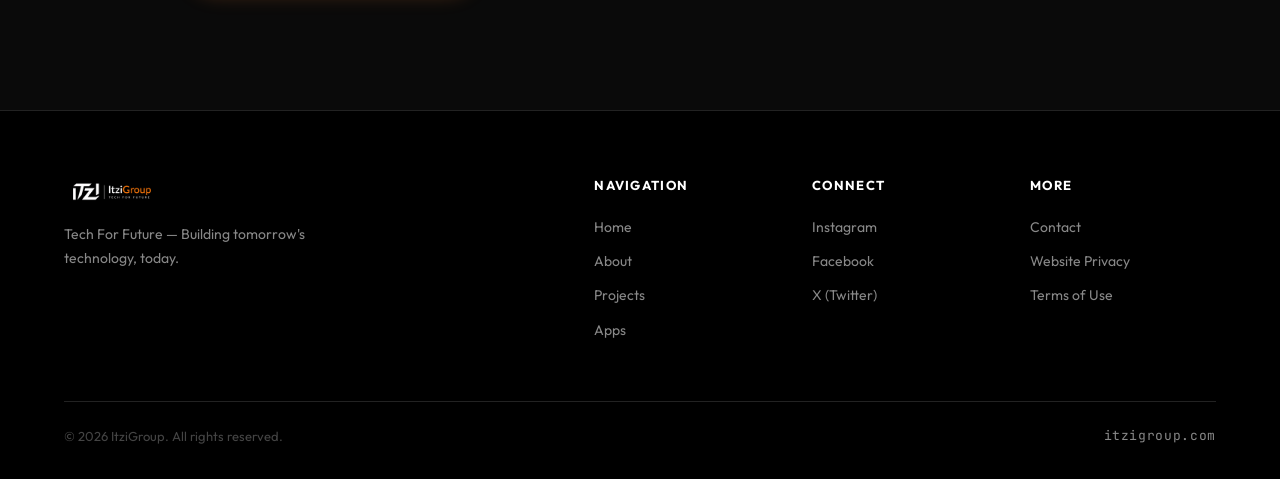
==== commit 0d1247a5: "Publish ItziPDF Google Play release" ====
--- a/index.html
+++ b/index.html
@@ -34,7 +34,7 @@
 
     <!-- Google Fonts -->
 
-    <link rel="stylesheet" href="styles.css?v=20260814">
+    <link rel="stylesheet" href="styles.css?v=20260827">
 </head>
 <body>
     <!-- Cursor glow effect -->
@@ -236,8 +236,8 @@
         <div class="container">
             <div class="section-header">
                 <span class="section-tag">Our Apps</span>
-                <h2 class="section-title">Apps We're <span class="text-gradient">Building</span></h2>
-                <p class="section-subtitle">Preview the products taking shape at ItziGroup. Built with privacy, performance, and practical everyday use in mind.</p>
+                <h2 class="section-title">Apps from <span class="text-gradient">ItziGroup</span></h2>
+                <p class="section-subtitle">Explore our released apps and what we're building next, with privacy, performance, and practical everyday use in mind.</p>
             </div>
             <div class="apps-grid">
                 <!-- App Card 1 — ItziPDF -->
@@ -248,11 +248,12 @@
                     <h3>ItziPDF</h3>
                     <p class="app-description">A local-first Android PDF workspace with bilingual English and Arabic support, a private document Library, reader tools, and everyday PDF processing in one app.</p>
                     <div class="app-meta">
-                        <span class="app-platform">Android · v1.0.2 (build 3)</span>
-                        <span class="app-status status-beta">Pre-release</span>
+                        <span class="app-platform">Android · v1.0.3 (build 4)</span>
+                        <span class="app-status status-live">Live on Google Play</span>
                     </div>
                     <div class="app-actions">
                         <a href="/itzipdf" class="btn btn-small btn-outline">Learn More</a>
+                        <a href="https://play.google.com/store/apps/details?id=com.itzigroup.itzipdf&amp;pcampaignid=web_share" class="btn btn-small btn-primary" target="_blank" rel="noopener noreferrer" aria-label="Get ItziPDF on Google Play">Google Play</a>
                     </div>
                 </article>
                 <!-- App Card 2 — Coming Soon -->
--- a/styles.css
+++ b/styles.css
@@ -996,6 +996,7 @@
 .app-actions {
     display: flex;
     gap: 12px;
+    flex-wrap: wrap;
 }
 
 /* ============================================
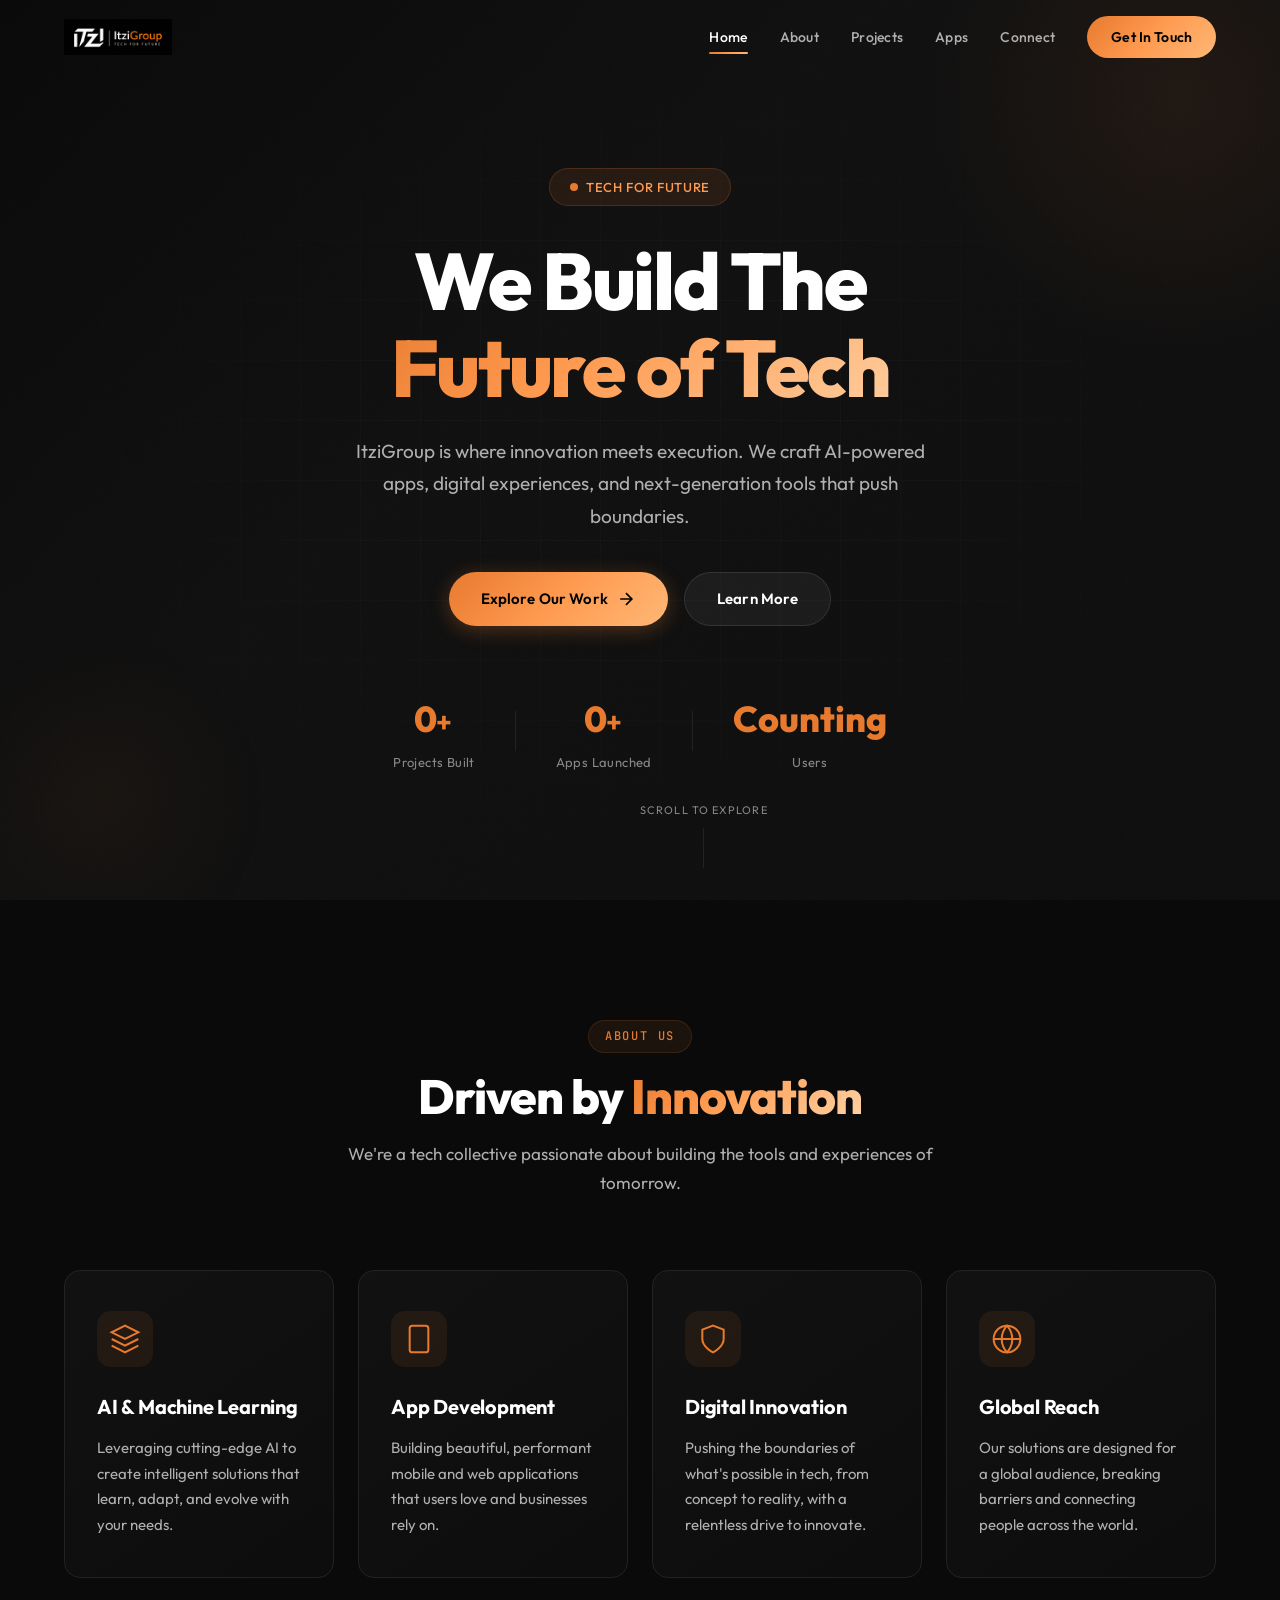
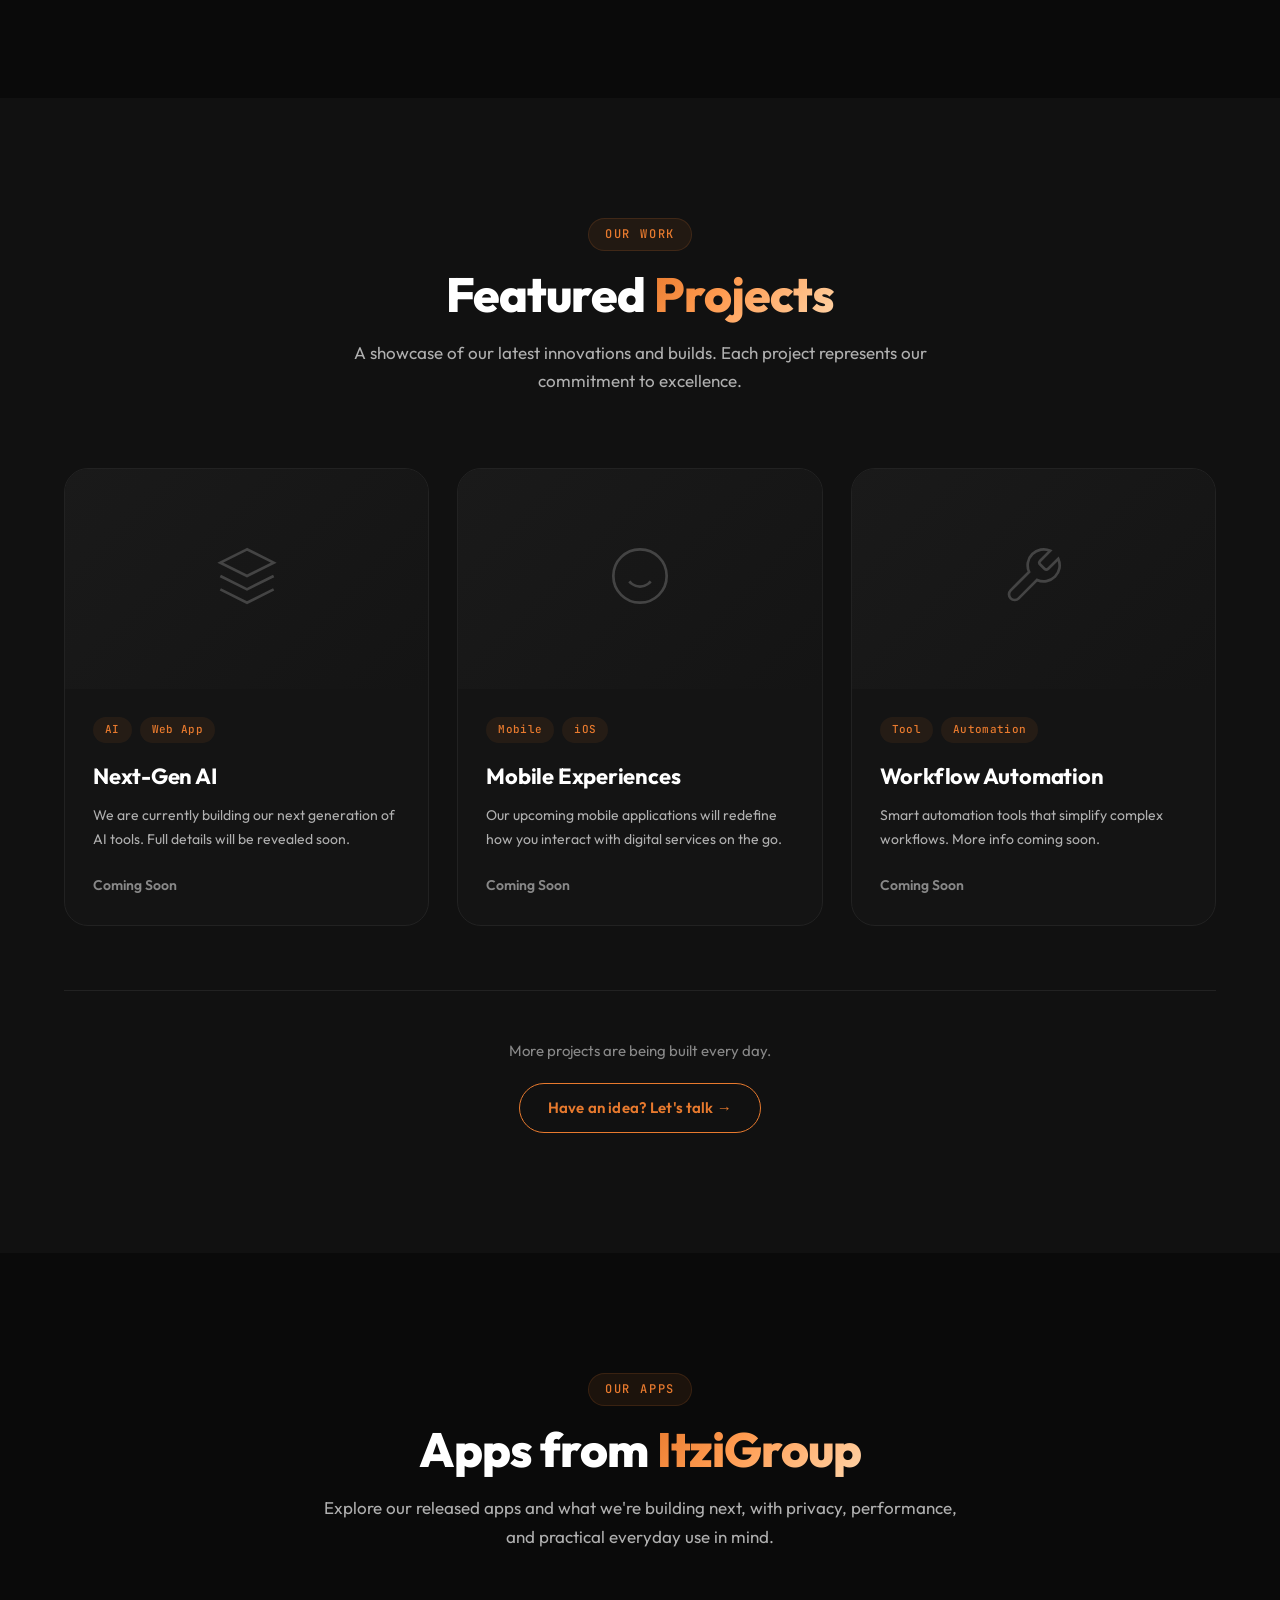
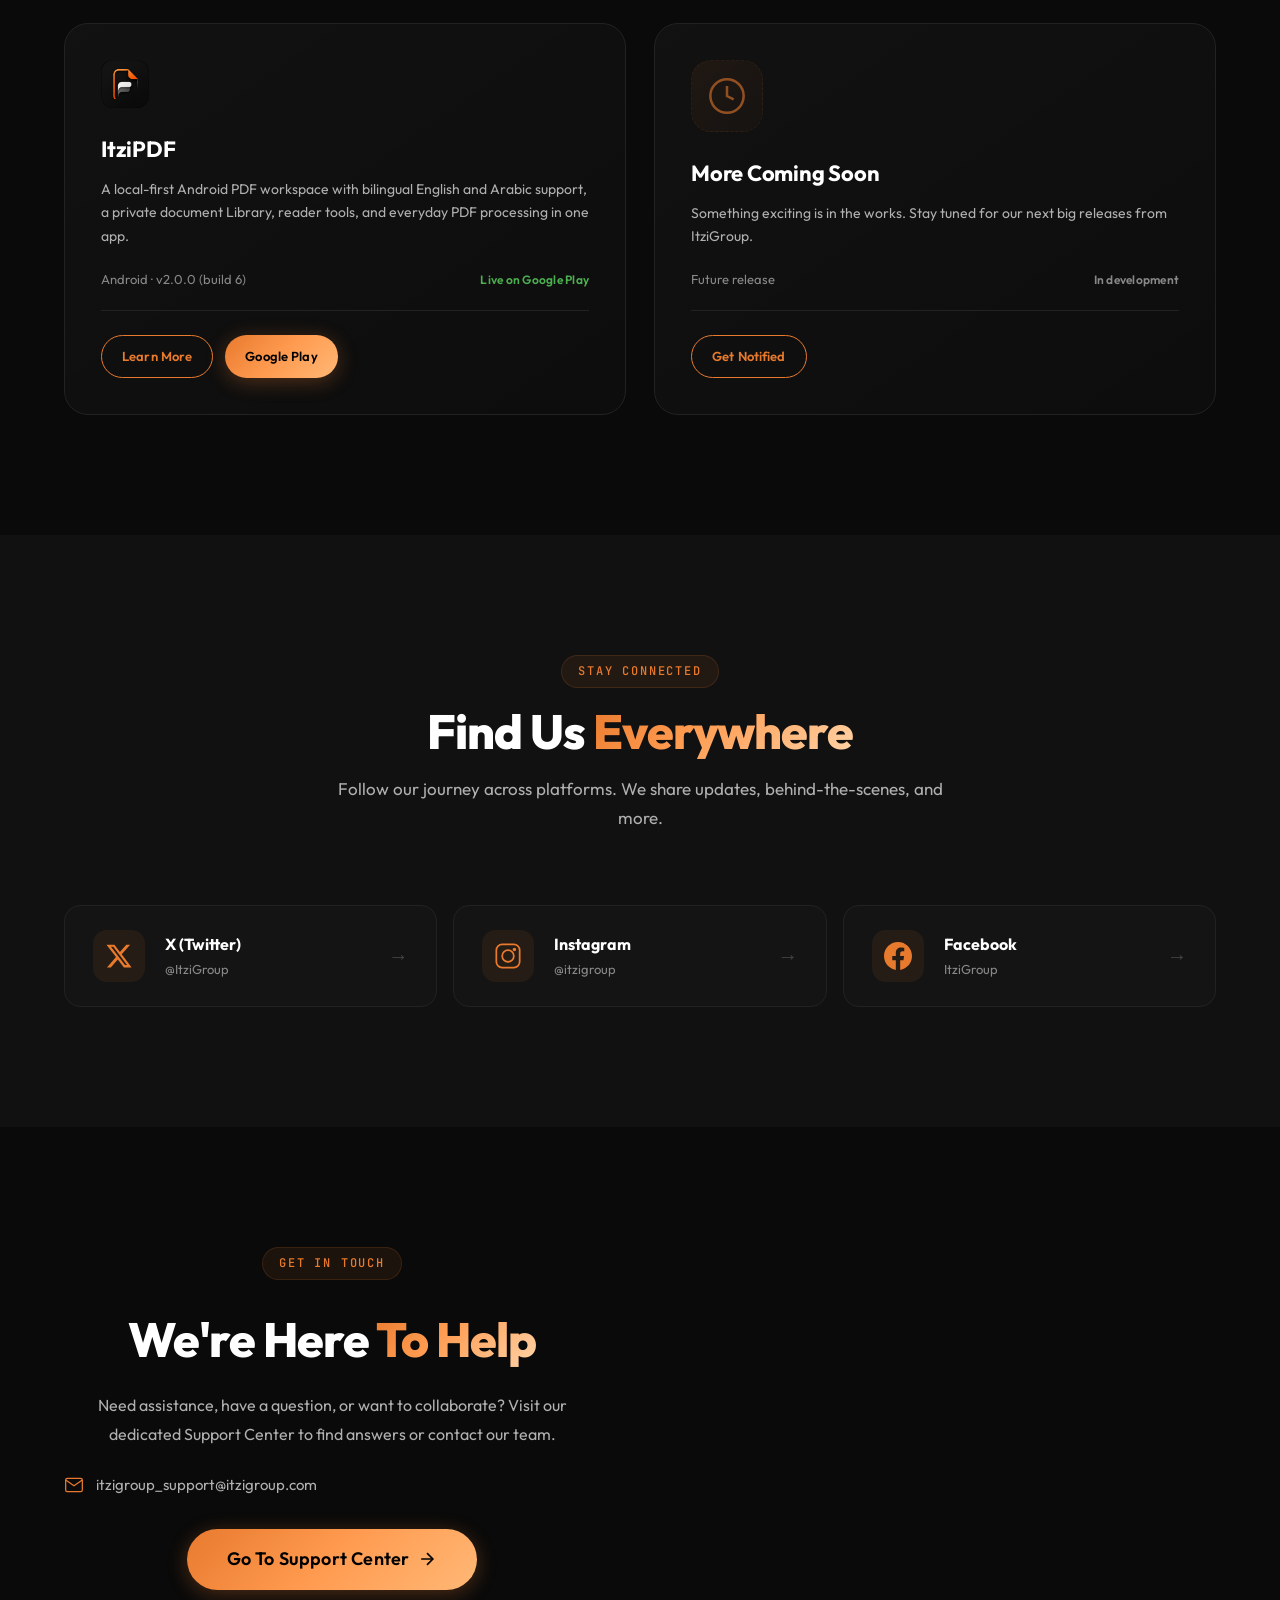
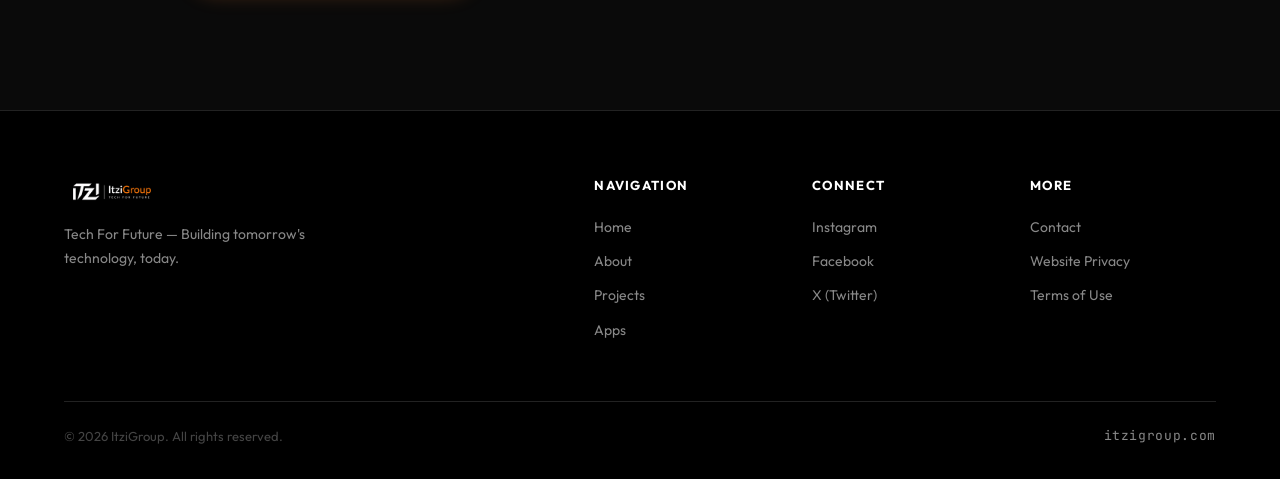
==== commit 878e33b7: "ItziPDF 2.0: new gallery with 2.0 screenshots (EN/AR), version on main page Co-Authored-By: Claude S" ====
--- a/index.html
+++ b/index.html
@@ -248,7 +248,7 @@
                     <h3>ItziPDF</h3>
                     <p class="app-description">A local-first Android PDF workspace with bilingual English and Arabic support, a private document Library, reader tools, and everyday PDF processing in one app.</p>
                     <div class="app-meta">
-                        <span class="app-platform">Android · v1.0.3 (build 4)</span>
+                        <span class="app-platform">Android · v2.0.0 (build 6)</span>
                         <span class="app-status status-live">Live on Google Play</span>
                     </div>
                     <div class="app-actions">
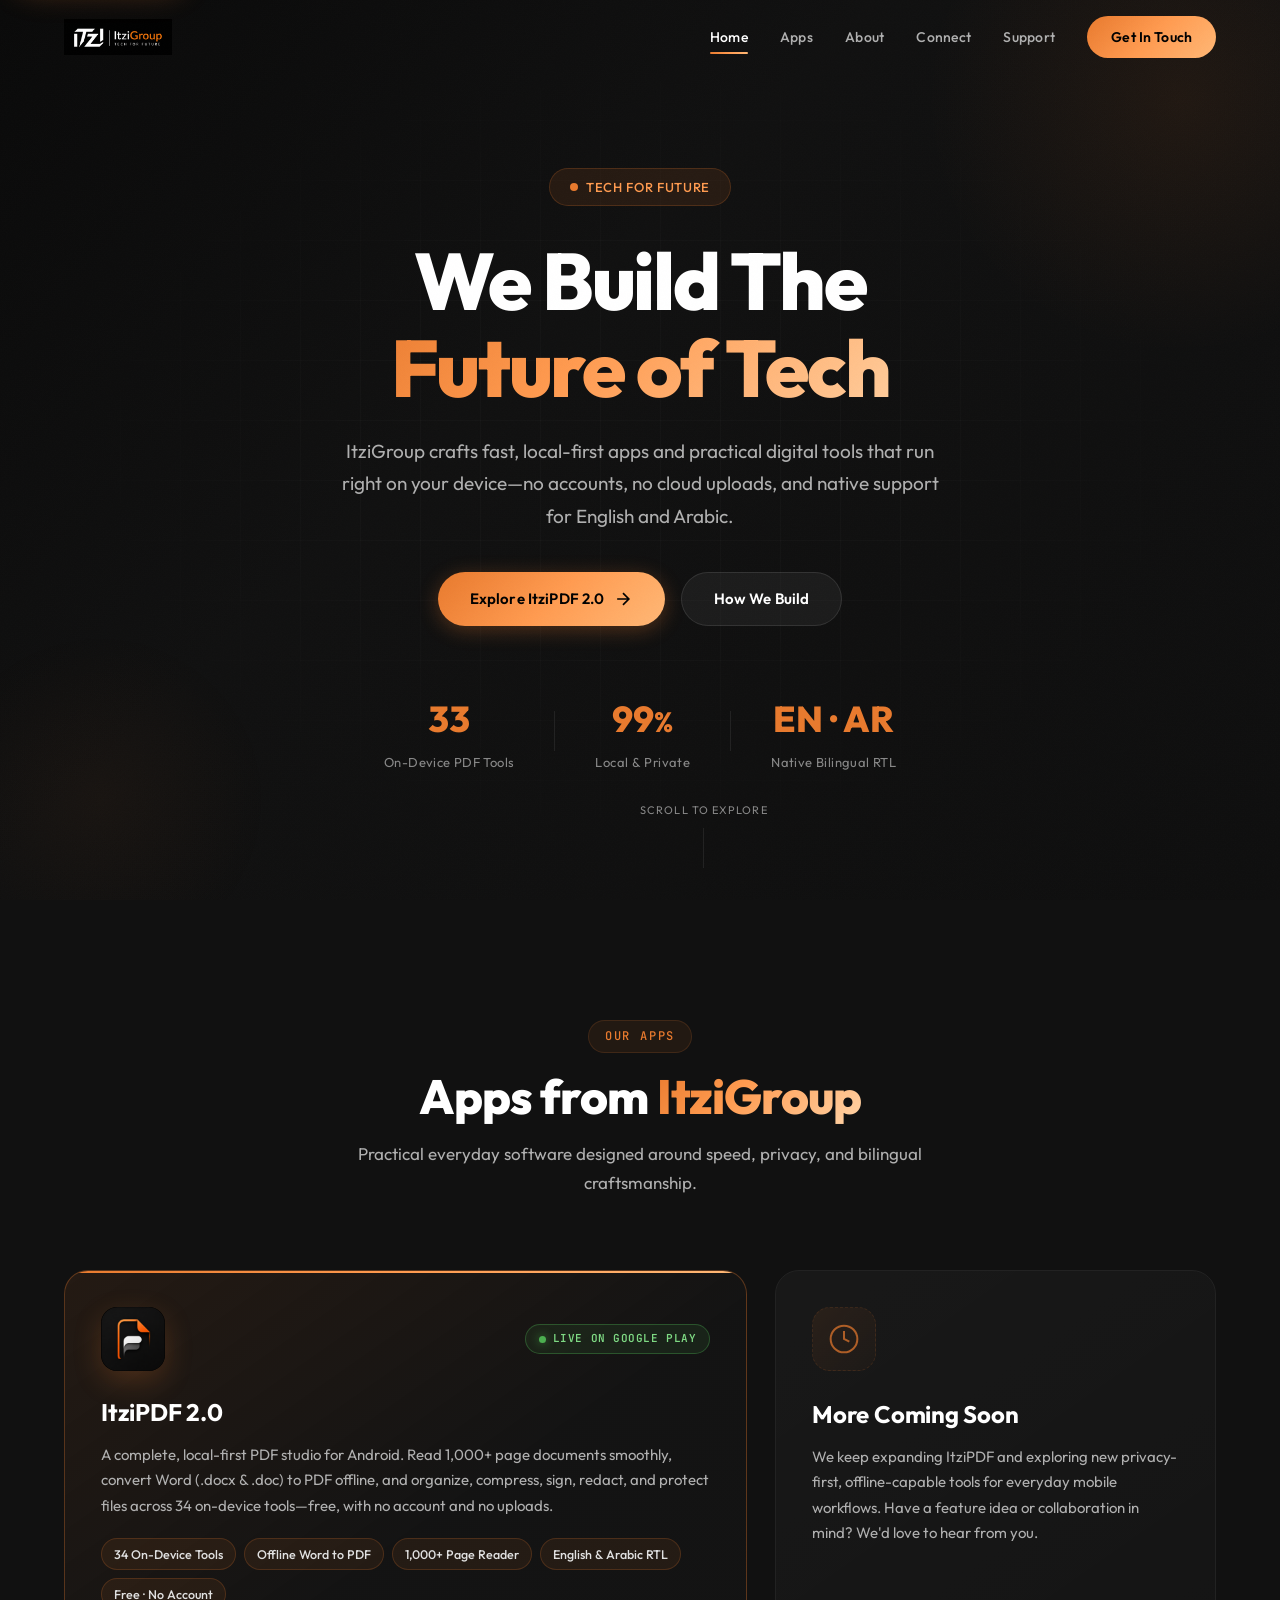
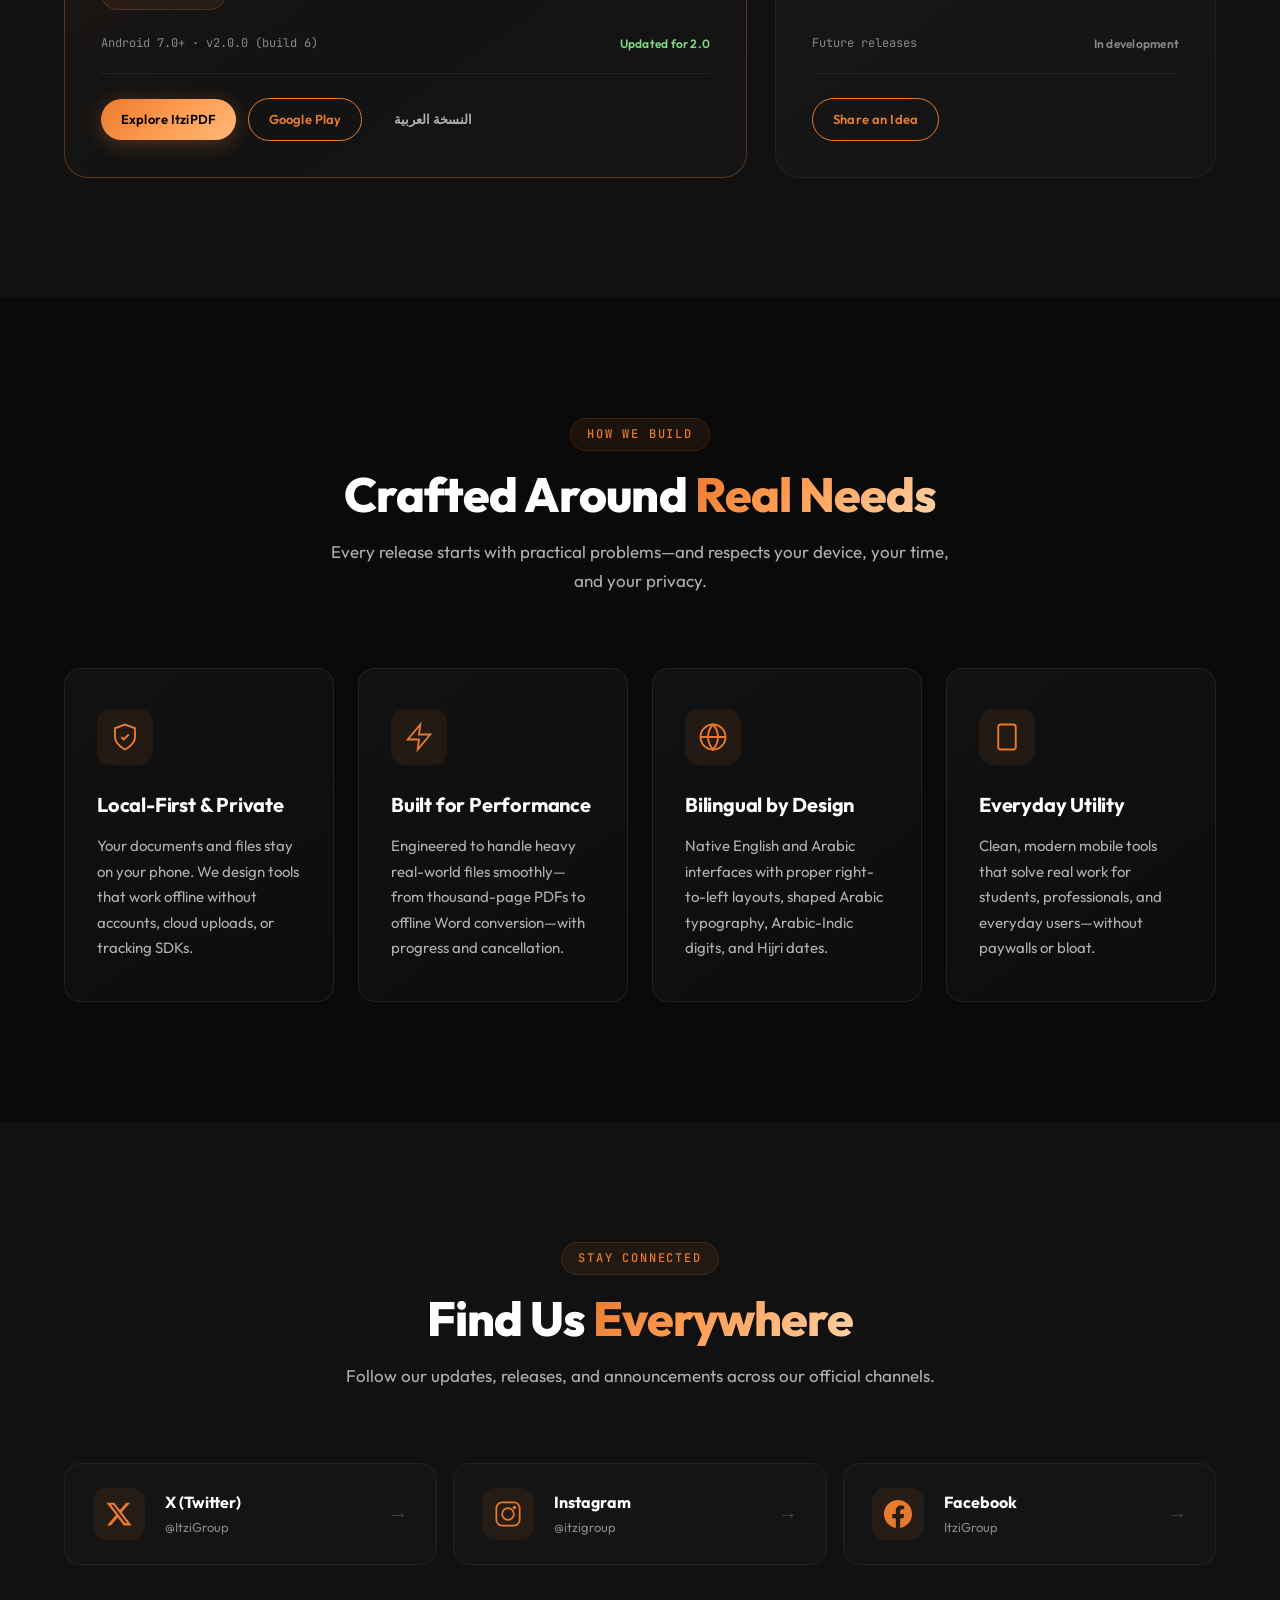
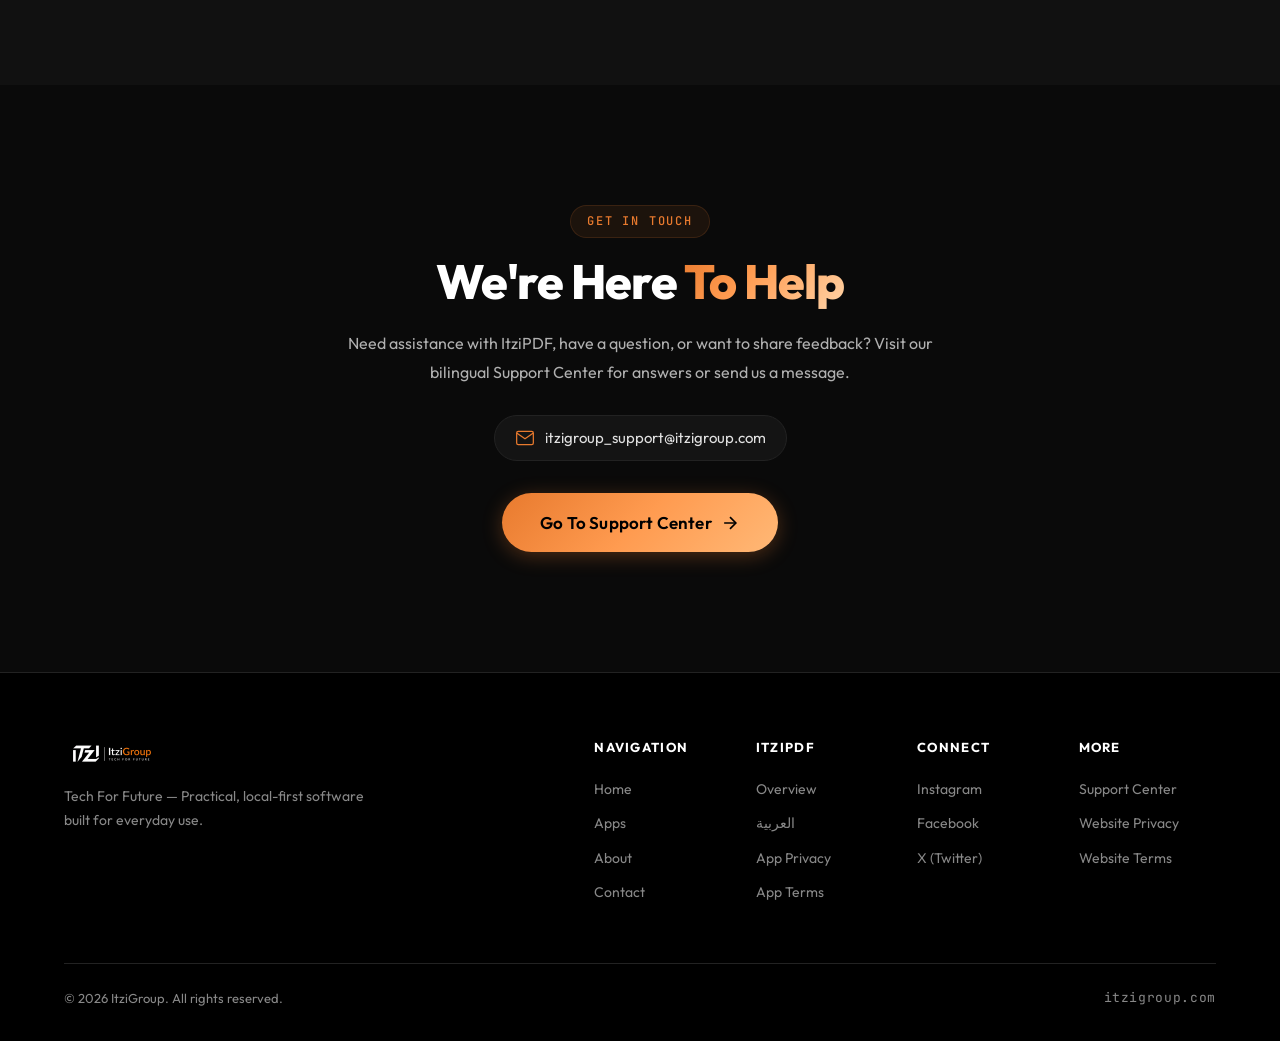
==== commit a17a44a7: "Upgrade site for ItziPDF 2.0 (EN/AR), remove ItziMagic, fix layout and assets" ====
--- a/index.html
+++ b/index.html
@@ -3,12 +3,13 @@
 <head>
     <meta charset="UTF-8">
     <meta name="viewport" content="width=device-width, initial-scale=1.0">
-    <title>ItziGroup — Tech For Future | AI, Apps & Innovation</title>
-    <meta name="description" content="ItziGroup — Tech For Future. We build cutting-edge AI-powered apps, tools, and digital experiences. Explore our projects, apps, and connect with us.">
-    <meta name="keywords" content="ItziGroup, itzigroup, tech, AI, apps, innovation, future technology">
+    <title>ItziGroup — Tech For Future | Private, Local-First Apps</title>
+    <meta name="description" content="ItziGroup — Tech For Future. We build fast, local-first, bilingual apps and practical digital tools that respect your privacy. Explore ItziPDF 2.0 for Android.">
+    <meta name="keywords" content="ItziGroup, itzigroup, ItziPDF, Android PDF editor, local-first apps, privacy-first software, bilingual Arabic English apps">
     <meta name="author" content="ItziGroup">
     <meta name="robots" content="index, follow">
     <meta name="theme-color" content="#0a0a0a">
+    <meta name="color-scheme" content="dark">
 
     <!-- Security Headers -->
     <meta http-equiv="X-Content-Type-Options" content="nosniff">
@@ -17,47 +18,90 @@
 
     <!-- Open Graph / Social -->
     <meta property="og:title" content="ItziGroup — Tech For Future">
-    <meta property="og:description" content="We build cutting-edge AI-powered apps, tools, and digital experiences.">
+    <meta property="og:description" content="Fast, local-first, bilingual apps built for everyday use. Explore ItziPDF 2.0 for Android — 34 on-device PDF tools, free and private.">
     <meta property="og:type" content="website">
-    <meta property="og:url" content="https://itzigroup.com">
-    <meta property="og:image" content="https://itzigroup.com/assets/logo.png">
+    <meta property="og:url" content="https://itzigroup.com/">
+    <meta property="og:image" content="https://itzigroup.com/assets/og-home.png">
+    <meta property="og:image:width" content="1200">
+    <meta property="og:image:height" content="630">
+    <meta property="og:image:alt" content="ItziGroup — Tech For Future. Featuring ItziPDF 2.0 on Google Play.">
     <meta property="og:site_name" content="ItziGroup">
+    <meta property="og:locale" content="en_US">
     <meta name="twitter:card" content="summary_large_image">
+    <meta name="twitter:site" content="@ItziGroup">
     <meta name="twitter:title" content="ItziGroup — Tech For Future">
-    <meta name="twitter:description" content="We build cutting-edge AI-powered apps, tools, and digital experiences.">
-    <meta name="twitter:image" content="https://itzigroup.com/assets/logo.png">
-    <link rel="canonical" href="https://itzigroup.com">
+    <meta name="twitter:description" content="Fast, local-first, bilingual apps built for everyday use. Explore ItziPDF 2.0 for Android — 34 on-device PDF tools, free and private.">
+    <meta name="twitter:image" content="https://itzigroup.com/assets/og-home.png">
+    <meta name="twitter:image:alt" content="ItziGroup — Tech For Future. Featuring ItziPDF 2.0 on Google Play.">
+    <link rel="canonical" href="https://itzigroup.com/">
 
     <!-- Favicon -->
     <link rel="icon" type="image/png" href="assets/favicon.png">
-    <link rel="apple-touch-icon" href="assets/favicon.png">
-
-    <!-- Google Fonts -->
-
-    <link rel="stylesheet" href="styles.css?v=20260827">
+    <link rel="apple-touch-icon" href="assets/apple-touch-icon.png">
+
+    <!-- Fonts are self-hosted (see styles.css) -->
+    <link rel="stylesheet" href="styles.css?v=20261120">
+    <!-- Without JavaScript, show scroll-reveal content immediately -->
+    <noscript><style>[data-aos] { opacity: 1 !important; transform: none !important; }</style></noscript>
+
+    <!-- Structured data (JSON data block, not executable script) -->
+    <script type="application/ld+json">
+    {
+        "@context": "https://schema.org",
+        "@graph": [
+            {
+                "@type": "Organization",
+                "name": "ItziGroup",
+                "slogan": "Tech For Future",
+                "url": "https://itzigroup.com/",
+                "logo": "https://itzigroup.com/assets/logo-sm.png",
+                "email": "itzigroup_support@itzigroup.com",
+                "sameAs": [
+                    "https://x.com/ItziGroup",
+                    "https://www.instagram.com/itzigroup/",
+                    "https://www.facebook.com/profile.php?id=61591652615538"
+                ],
+                "contactPoint": {
+                    "@type": "ContactPoint",
+                    "contactType": "customer support",
+                    "email": "itzigroup_support@itzigroup.com",
+                    "url": "https://support.itzigroup.com/",
+                    "availableLanguage": ["English", "Arabic"]
+                }
+            },
+            {
+                "@type": "WebSite",
+                "name": "ItziGroup",
+                "url": "https://itzigroup.com/"
+            }
+        ]
+    }
+    </script>
 </head>
 <body>
+    <a class="skip-link" href="#main">Skip to main content</a>
+
     <!-- Cursor glow effect -->
-    <div class="cursor-glow" id="cursorGlow"></div>
+    <div class="cursor-glow" id="cursorGlow" aria-hidden="true"></div>
 
     <!-- Particle canvas -->
-    <canvas id="particleCanvas"></canvas>
+    <canvas id="particleCanvas" aria-hidden="true"></canvas>
 
     <!-- Navigation -->
-    <nav class="navbar" id="navbar">
+    <nav class="navbar" id="navbar" aria-label="Main">
         <div class="nav-container">
-            <a href="#hero" class="nav-logo">
-                <img src="assets/logo.png" alt="ItziGroup Logo" class="logo-img">
+            <a href="#hero" class="nav-logo" aria-label="ItziGroup home">
+                <img src="assets/logo-sm.png" alt="ItziGroup Logo" class="logo-img" width="108" height="36">
             </a>
             <div class="nav-links" id="navLinks">
                 <a href="#hero" class="nav-link active">Home</a>
+                <a href="#apps" class="nav-link">Apps</a>
                 <a href="#about" class="nav-link">About</a>
-                <a href="#projects" class="nav-link">Projects</a>
-                <a href="#apps" class="nav-link">Apps</a>
                 <a href="#connect" class="nav-link">Connect</a>
+                <a href="https://support.itzigroup.com" class="nav-link" target="_blank" rel="noopener noreferrer">Support</a>
                 <a href="#contact" class="nav-link nav-cta">Get In Touch</a>
             </div>
-            <button class="nav-toggle" id="navToggle" aria-label="Toggle navigation">
+            <button class="nav-toggle" id="navToggle" type="button" aria-label="Open menu" aria-expanded="false" aria-controls="navLinks" data-label-open="Open menu" data-label-close="Close menu">
                 <span></span>
                 <span></span>
                 <span></span>
@@ -65,316 +109,258 @@
         </div>
     </nav>
 
-    <!-- Hero Section -->
-    <section class="hero" id="hero">
-        <div class="hero-bg-grid"></div>
-        <div class="hero-content">
-            <div class="hero-badge">
-                <span class="badge-dot"></span>
-                <span>Tech For Future</span>
-            </div>
-            <h1 class="hero-title">
-                <span class="title-line">We Build The</span>
-                <span class="title-line title-gradient">Future of Tech</span>
-            </h1>
-            <p class="hero-subtitle">
-                ItziGroup is where innovation meets execution. We craft AI-powered apps, 
-                digital experiences, and next-generation tools that push boundaries.
-            </p>
-            <div class="hero-actions">
-                <a href="#projects" class="btn btn-primary">
-                    <span>Explore Our Work</span>
-                    <svg width="20" height="20" viewBox="0 0 24 24" fill="none" stroke="currentColor" stroke-width="2"><path d="M5 12h14M12 5l7 7-7 7"/></svg>
-                </a>
-                <a href="#about" class="btn btn-secondary">
-                    <span>Learn More</span>
-                </a>
-            </div>
-            <div class="hero-stats">
-                <div class="stat-item">
-                    <span class="stat-number" data-target="1">0</span><span class="stat-suffix">+</span>
-                    <span class="stat-label">Projects Built</span>
-                </div>
-                <div class="stat-divider"></div>
-                <div class="stat-item">
-                    <span class="stat-number" data-target="1">0</span><span class="stat-suffix">+</span>
-                    <span class="stat-label">Apps Launched</span>
-                </div>
-                <div class="stat-divider"></div>
-                <div class="stat-item">
-                    <span class="stat-number">Counting</span>
-                    <span class="stat-label">Users</span>
-                </div>
-            </div>
-        </div>
-        <div class="hero-scroll-indicator">
-            <span>Scroll to explore</span>
-            <div class="scroll-line"></div>
-        </div>
-    </section>
-
-    <!-- About Section -->
-    <section class="section about" id="about">
-        <div class="container">
-            <div class="section-header">
-                <span class="section-tag">About Us</span>
-                <h2 class="section-title">Driven by <span class="text-gradient">Innovation</span></h2>
-                <p class="section-subtitle">We're a tech collective passionate about building the tools and experiences of tomorrow.</p>
-            </div>
-            <div class="about-grid">
-                <div class="about-card" data-aos="fade-up">
-                    <div class="card-icon">
-                        <svg width="32" height="32" viewBox="0 0 24 24" fill="none" stroke="currentColor" stroke-width="1.5"><path d="M12 2L2 7l10 5 10-5-10-5zM2 17l10 5 10-5M2 12l10 5 10-5"/></svg>
-                    </div>
-                    <h3>AI & Machine Learning</h3>
-                    <p>Leveraging cutting-edge AI to create intelligent solutions that learn, adapt, and evolve with your needs.</p>
-                </div>
-                <div class="about-card" data-aos="fade-up" data-aos-delay="100">
-                    <div class="card-icon">
-                        <svg width="32" height="32" viewBox="0 0 24 24" fill="none" stroke="currentColor" stroke-width="1.5"><rect x="5" y="2" width="14" height="20" rx="2"/><line x1="12" y1="18" x2="12.01" y2="18"/></svg>
-                    </div>
-                    <h3>App Development</h3>
-                    <p>Building beautiful, performant mobile and web applications that users love and businesses rely on.</p>
-                </div>
-                <div class="about-card" data-aos="fade-up" data-aos-delay="200">
-                    <div class="card-icon">
-                        <svg width="32" height="32" viewBox="0 0 24 24" fill="none" stroke="currentColor" stroke-width="1.5"><path d="M12 22s8-4 8-10V5l-8-3-8 3v7c0 6 8 10 8 10z"/></svg>
-                    </div>
-                    <h3>Digital Innovation</h3>
-                    <p>Pushing the boundaries of what's possible in tech, from concept to reality, with a relentless drive to innovate.</p>
-                </div>
-                <div class="about-card" data-aos="fade-up" data-aos-delay="300">
-                    <div class="card-icon">
-                        <svg width="32" height="32" viewBox="0 0 24 24" fill="none" stroke="currentColor" stroke-width="1.5"><circle cx="12" cy="12" r="10"/><path d="M2 12h20M12 2a15.3 15.3 0 0 1 4 10 15.3 15.3 0 0 1-4 10 15.3 15.3 0 0 1-4-10 15.3 15.3 0 0 1 4-10z"/></svg>
-                    </div>
-                    <h3>Global Reach</h3>
-                    <p>Our solutions are designed for a global audience, breaking barriers and connecting people across the world.</p>
-                </div>
-            </div>
-        </div>
-    </section>
-
-    <!-- Projects Section -->
-    <section class="section projects" id="projects">
-        <div class="container">
-            <div class="section-header">
-                <span class="section-tag">Our Work</span>
-                <h2 class="section-title">Featured <span class="text-gradient">Projects</span></h2>
-                <p class="section-subtitle">A showcase of our latest innovations and builds. Each project represents our commitment to excellence.</p>
-            </div>
-            <div class="projects-grid">
-                <!-- Project Card 1 -->
-                <div class="project-card project-card-featured" data-aos="fade-up">
-                    <div class="project-image">
-                        <div class="project-placeholder">
-                            <svg width="64" height="64" viewBox="0 0 24 24" fill="none" stroke="currentColor" stroke-width="1"><path d="M12 2L2 7l10 5 10-5-10-5zM2 17l10 5 10-5M2 12l10 5 10-5"/></svg>
-                        </div>
-                        <div class="project-overlay">
-                            <span class="project-view">View Project →</span>
-                        </div>
-                    </div>
-                    <div class="project-info">
-                        <div class="project-tags">
-                            <span class="tag">AI</span>
-                            <span class="tag">Web App</span>
-                        </div>
-                        <h3>Next-Gen AI</h3>
-                        <p>We are currently building our next generation of AI tools. Full details will be revealed soon.</p>
-                        <a class="project-link" style="color: var(--grey); cursor: default;">Coming Soon</a>
-                    </div>
-                </div>
-                <!-- Project Card 2 -->
-                <div class="project-card" data-aos="fade-up" data-aos-delay="100">
-                    <div class="project-image">
-                        <div class="project-placeholder">
-                            <svg width="64" height="64" viewBox="0 0 24 24" fill="none" stroke="currentColor" stroke-width="1"><circle cx="12" cy="12" r="10"/><path d="M8 14s1.5 2 4 2 4-2 4-2M9 9h.01M15 9h.01"/></svg>
-                        </div>
-                        <div class="project-overlay">
-                            <span class="project-view">View Project →</span>
-                        </div>
-                    </div>
-                    <div class="project-info">
-                        <div class="project-tags">
-                            <span class="tag">Mobile</span>
-                            <span class="tag">iOS</span>
-                        </div>
-                        <h3>Mobile Experiences</h3>
-                        <p>Our upcoming mobile applications will redefine how you interact with digital services on the go.</p>
-                        <a class="project-link" style="color: var(--grey); cursor: default;">Coming Soon</a>
-                    </div>
-                </div>
-                <!-- Project Card 3 -->
-                <div class="project-card" data-aos="fade-up" data-aos-delay="200">
-                    <div class="project-image">
-                        <div class="project-placeholder">
-                            <svg width="64" height="64" viewBox="0 0 24 24" fill="none" stroke="currentColor" stroke-width="1"><path d="M14.7 6.3a1 1 0 000 1.4l1.6 1.6a1 1 0 001.4 0l3.77-3.77a6 6 0 01-7.94 7.94l-6.91 6.91a2.12 2.12 0 01-3-3l6.91-6.91a6 6 0 017.94-7.94l-3.76 3.76z"/></svg>
-                        </div>
-                        <div class="project-overlay">
-                            <span class="project-view">View Project →</span>
-                        </div>
-                    </div>
-                    <div class="project-info">
-                        <div class="project-tags">
-                            <span class="tag">Tool</span>
-                            <span class="tag">Automation</span>
-                        </div>
-                        <h3>Workflow Automation</h3>
-                        <p>Smart automation tools that simplify complex workflows. More info coming soon.</p>
-                        <a class="project-link" style="color: var(--grey); cursor: default;">Coming Soon</a>
-                    </div>
-                </div>
-            </div>
-            <div class="projects-cta">
-                <p>More projects are being built every day.</p>
-                <a href="#contact" class="btn btn-outline">Have an idea? Let's talk →</a>
-            </div>
-        </div>
-    </section>
-
-    <!-- Apps Section -->
-    <section class="section apps" id="apps">
-        <div class="container">
-            <div class="section-header">
-                <span class="section-tag">Our Apps</span>
-                <h2 class="section-title">Apps from <span class="text-gradient">ItziGroup</span></h2>
-                <p class="section-subtitle">Explore our released apps and what we're building next, with privacy, performance, and practical everyday use in mind.</p>
-            </div>
-            <div class="apps-grid">
-                <!-- App Card 1 — ItziPDF -->
-                <article class="app-card" data-aos="fade-up">
-                    <div class="app-icon-wrapper">
-                        <img src="assets/itzipdf-icon.png" alt="ItziPDF Icon" style="width: 48px; height: 48px; border-radius: 12px; object-fit: cover;">
-                    </div>
-                    <h3>ItziPDF</h3>
-                    <p class="app-description">A local-first Android PDF workspace with bilingual English and Arabic support, a private document Library, reader tools, and everyday PDF processing in one app.</p>
-                    <div class="app-meta">
-                        <span class="app-platform">Android · v2.0.0 (build 6)</span>
-                        <span class="app-status status-live">Live on Google Play</span>
-                    </div>
-                    <div class="app-actions">
-                        <a href="/itzipdf" class="btn btn-small btn-outline">Learn More</a>
-                        <a href="https://play.google.com/store/apps/details?id=com.itzigroup.itzipdf&amp;pcampaignid=web_share" class="btn btn-small btn-primary" target="_blank" rel="noopener noreferrer" aria-label="Get ItziPDF on Google Play">Google Play</a>
-                    </div>
-                </article>
-                <!-- App Card 2 — Coming Soon -->
-                <div class="app-card" data-aos="fade-up" data-aos-delay="100">
-                    <div class="app-icon-wrapper">
-                        <div class="app-icon app-icon-coming">
-                            <svg width="40" height="40" viewBox="0 0 24 24" fill="none" stroke="currentColor" stroke-width="1.5"><circle cx="12" cy="12" r="10"/><polyline points="12 6 12 12 16 14"/></svg>
-                        </div>
-                    </div>
-                    <h3>More Coming Soon</h3>
-                    <p class="app-description">Something exciting is in the works. Stay tuned for our next big releases from ItziGroup.</p>
-                    <div class="app-meta">
-                        <span class="app-platform">Future release</span>
-                        <span class="app-status status-dev">In development</span>
-                    </div>
-                    <div class="app-actions">
-                        <a href="#contact" class="btn btn-small btn-outline">Get Notified</a>
-                    </div>
-                </div>
-            </div>
-        </div>
-    </section>
-
-    <!-- Connect / Social Section -->
-    <section class="section connect" id="connect">
-        <div class="container">
-            <div class="section-header">
-                <span class="section-tag">Stay Connected</span>
-                <h2 class="section-title">Find Us <span class="text-gradient">Everywhere</span></h2>
-                <p class="section-subtitle">Follow our journey across platforms. We share updates, behind-the-scenes, and more.</p>
-            </div>
-            <div class="social-grid">
-                <!-- Twitter/X -->
-                <a href="https://x.com/ItziGroup" class="social-card" data-aos="fade-up" target="_blank" rel="noopener noreferrer">
-                    <div class="social-icon">
-                        <svg width="28" height="28" viewBox="0 0 24 24" fill="currentColor"><path d="M18.244 2.25h3.308l-7.227 8.26 8.502 11.24H16.17l-5.214-6.817L4.99 21.75H1.68l7.73-8.835L1.254 2.25H8.08l4.713 6.231zm-1.161 17.52h1.833L7.084 4.126H5.117z"/></svg>
-                    </div>
-                    <div class="social-info">
-                        <h3>X (Twitter)</h3>
-                        <p>@ItziGroup</p>
-                    </div>
-                    <span class="social-arrow">→</span>
-                </a>
-                <!-- Instagram -->
-                <a href="https://www.instagram.com/itzigroup/" class="social-card" data-aos="fade-up" data-aos-delay="50" target="_blank" rel="noopener noreferrer">
-                    <div class="social-icon">
-                        <svg width="28" height="28" viewBox="0 0 24 24" fill="none" stroke="currentColor" stroke-width="1.5"><rect x="2" y="2" width="20" height="20" rx="5"/><circle cx="12" cy="12" r="5"/><circle cx="17.5" cy="6.5" r="1.5" fill="currentColor" stroke="none"/></svg>
-                    </div>
-                    <div class="social-info">
-                        <h3>Instagram</h3>
-                        <p>@itzigroup</p>
-                    </div>
-                    <span class="social-arrow">→</span>
-                </a>
-                <!-- Removed LinkedIn, YouTube, GitHub per request -->
-                <!-- Facebook -->
-                <a href="https://www.facebook.com/profile.php?id=61591652615538" class="social-card" data-aos="fade-up" data-aos-delay="250" target="_blank" rel="noopener noreferrer">
-                    <div class="social-icon">
-                        <svg width="28" height="28" viewBox="0 0 24 24" fill="currentColor"><path d="M24 12.073c0-6.627-5.373-12-12-12s-12 5.373-12 12c0 5.99 4.388 10.954 10.125 11.854v-8.385H7.078v-3.47h3.047V9.43c0-3.007 1.792-4.669 4.533-4.669 1.312 0 2.686.235 2.686.235v2.953H15.83c-1.491 0-1.956.925-1.956 1.874v2.25h3.328l-.532 3.47h-2.796v8.385C19.612 23.027 24 18.062 24 12.073z"/></svg>
-                    </div>
-                    <div class="social-info">
-                        <h3>Facebook</h3>
-                        <p>ItziGroup</p>
-                    </div>
-                    <span class="social-arrow">→</span>
-                </a>
-            </div>
-        </div>
-    </section>
-
-    <!-- Contact Section -->
-    <section class="section contact" id="contact">
-        <div class="container">
-            <div class="contact-wrapper">
-                <div class="contact-info" style="width: 100%; max-width: 800px; margin: 0 auto; text-align: center;">
-                    <span class="section-tag" style="justify-content: center;">Get In Touch</span>
-                    <h2 class="section-title" style="margin-top: 16px;">We're Here <span class="text-gradient">To Help</span></h2>
-                    <p style="margin: 24px auto;">Need assistance, have a question, or want to collaborate? Visit our dedicated Support Center to find answers or contact our team.</p>
-                    <div class="contact-details" style="justify-content: center; margin-bottom: 32px;">
-                        <div class="contact-item">
-                            <svg width="20" height="20" viewBox="0 0 24 24" fill="none" stroke="currentColor" stroke-width="1.5"><path d="M4 4h16c1.1 0 2 .9 2 2v12c0 1.1-.9 2-2 2H4c-1.1 0-2-.9-2-2V6c0-1.1.9-2 2-2z"/><polyline points="22,6 12,13 2,6"/></svg>
-                            <span>itzigroup_support@itzigroup.com</span>
-                        </div>
-                    </div>
-                    <a href="https://support.itzigroup.com" target="_blank" rel="noopener noreferrer" class="btn btn-primary" style="padding: 16px 40px; font-size: 18px;">
-                        <span>Go To Support Center</span>
-                        <svg width="20" height="20" viewBox="0 0 24 24" fill="none" stroke="currentColor" stroke-width="2"><line x1="5" y1="12" x2="19" y2="12"/><polyline points="12 5 19 12 12 19"/></svg>
-                    </a>
-                </div>
-            </div>
-        </div>
-    </section>
+    <main id="main" tabindex="-1">
+        <!-- Hero Section -->
+        <section class="hero" id="hero">
+            <div class="hero-bg-grid" aria-hidden="true"></div>
+            <div class="hero-content">
+                <div class="hero-badge">
+                    <span class="badge-dot" aria-hidden="true"></span>
+                    <span>Tech For Future</span>
+                </div>
+                <h1 class="hero-title">
+                    <span class="title-line">We Build The</span>
+                    <span class="title-line title-gradient">Future of Tech</span>
+                </h1>
+                <p class="hero-subtitle">
+                    ItziGroup crafts fast, local-first apps and practical digital tools that run right on your device—no accounts, no cloud uploads, and native support for English and Arabic.
+                </p>
+                <div class="hero-actions">
+                    <a href="#apps" class="btn btn-primary">
+                        <span>Explore ItziPDF 2.0</span>
+                        <svg aria-hidden="true" focusable="false" width="20" height="20" viewBox="0 0 24 24" fill="none" stroke="currentColor" stroke-width="2"><path d="M5 12h14M12 5l7 7-7 7"/></svg>
+                    </a>
+                    <a href="#about" class="btn btn-secondary">
+                        <span>How We Build</span>
+                    </a>
+                </div>
+                <div class="hero-stats">
+                    <div class="stat-item">
+                        <span class="stat-number" data-target="34">34</span>
+                        <span class="stat-label">On-Device PDF Tools</span>
+                    </div>
+                    <div class="stat-divider" aria-hidden="true"></div>
+                    <div class="stat-item">
+                        <span class="stat-number" data-target="100">100</span><span class="stat-suffix">%</span>
+                        <span class="stat-label">Local &amp; Private</span>
+                    </div>
+                    <div class="stat-divider" aria-hidden="true"></div>
+                    <div class="stat-item">
+                        <span class="stat-number">EN · AR</span>
+                        <span class="stat-label">Native Bilingual RTL</span>
+                    </div>
+                </div>
+            </div>
+            <div class="hero-scroll-indicator" aria-hidden="true">
+                <span>Scroll to explore</span>
+                <div class="scroll-line"></div>
+            </div>
+        </section>
+
+        <!-- Apps Section -->
+        <section class="section apps" id="apps">
+            <div class="container">
+                <div class="section-header">
+                    <span class="section-tag">Our Apps</span>
+                    <h2 class="section-title">Apps from <span class="text-gradient">ItziGroup</span></h2>
+                    <p class="section-subtitle">Practical everyday software designed around speed, privacy, and bilingual craftsmanship.</p>
+                </div>
+                <div class="apps-grid">
+                    <!-- App Card 1 — ItziPDF 2.0 (Flagship) -->
+                    <article class="app-card app-card-featured" data-aos="fade-up">
+                        <div class="app-card-head">
+                            <div class="app-icon-wrapper">
+                                <img src="assets/itzipdf-icon-192.png" alt="ItziPDF app icon" class="app-icon-img" width="64" height="64" loading="lazy" decoding="async">
+                            </div>
+                            <span class="status-live-pill">Live on Google Play</span>
+                        </div>
+                        <h3>ItziPDF 2.0</h3>
+                        <p class="app-description">A complete, local-first PDF studio for Android. Read 1,000+ page documents smoothly, convert Word (.docx &amp; .doc) to PDF offline, and organize, compress, sign, redact, and protect files across 34 on-device tools—free, with no account and no uploads.</p>
+                        <ul class="app-highlights" aria-label="ItziPDF 2.0 highlights">
+                            <li>34 On-Device Tools</li>
+                            <li>Offline Word to PDF</li>
+                            <li>1,000+ Page Reader</li>
+                            <li>English &amp; Arabic RTL</li>
+                            <li>Free · No Account</li>
+                        </ul>
+                        <div class="app-meta">
+                            <span class="app-platform">Android 7.0+ · v2.0.0 (build 6)</span>
+                            <span class="app-status status-live">Updated for 2.0</span>
+                        </div>
+                        <div class="app-actions">
+                            <a href="/itzipdf" class="btn btn-small btn-primary">Explore ItziPDF</a>
+                            <a href="https://play.google.com/store/apps/details?id=com.itzigroup.itzipdf&amp;pcampaignid=web_share" class="btn btn-small btn-outline" target="_blank" rel="noopener noreferrer" aria-label="Get ItziPDF on Google Play">Google Play</a>
+                            <a href="/itzipdf/ar" class="btn btn-small btn-ghost" hreflang="ar" lang="ar">النسخة العربية</a>
+                        </div>
+                    </article>
+
+                    <!-- App Card 2 — What's Next -->
+                    <article class="app-card" data-aos="fade-up" data-aos-delay="100">
+                        <div class="app-icon-wrapper">
+                            <div class="app-icon app-icon-coming">
+                                <svg aria-hidden="true" focusable="false" width="32" height="32" viewBox="0 0 24 24" fill="none" stroke="currentColor" stroke-width="1.5"><circle cx="12" cy="12" r="10"/><polyline points="12 6 12 12 16 14"/></svg>
+                            </div>
+                        </div>
+                        <h3>More Coming Soon</h3>
+                        <p class="app-description">We keep expanding ItziPDF and exploring new privacy-first, offline-capable tools for everyday mobile workflows. Have a feature idea or collaboration in mind? We'd love to hear from you.</p>
+                        <div class="app-meta">
+                            <span class="app-platform">Future releases</span>
+                            <span class="app-status status-dev">In development</span>
+                        </div>
+                        <div class="app-actions">
+                            <a href="https://support.itzigroup.com/?product=general&amp;topic=feature#contact" class="btn btn-small btn-outline" target="_blank" rel="noopener noreferrer">Share an Idea</a>
+                        </div>
+                    </article>
+                </div>
+            </div>
+        </section>
+
+        <!-- About Section -->
+        <section class="section about" id="about">
+            <div class="container">
+                <div class="section-header">
+                    <span class="section-tag">How We Build</span>
+                    <h2 class="section-title">Crafted Around <span class="text-gradient">Real Needs</span></h2>
+                    <p class="section-subtitle">Every release starts with practical problems—and respects your device, your time, and your privacy.</p>
+                </div>
+                <div class="about-grid">
+                    <div class="about-card" data-aos="fade-up">
+                        <div class="card-icon">
+                            <svg aria-hidden="true" focusable="false" width="30" height="30" viewBox="0 0 24 24" fill="none" stroke="currentColor" stroke-width="1.5"><path d="M12 22s8-4 8-10V5l-8-3-8 3v7c0 6 8 10 8 10z"/><path d="M9 12l2 2 4-4"/></svg>
+                        </div>
+                        <h3>Local-First &amp; Private</h3>
+                        <p>Your documents and files stay on your phone. We design tools that work offline without accounts, cloud uploads, or tracking SDKs.</p>
+                    </div>
+                    <div class="about-card" data-aos="fade-up" data-aos-delay="100">
+                        <div class="card-icon">
+                            <svg aria-hidden="true" focusable="false" width="30" height="30" viewBox="0 0 24 24" fill="none" stroke="currentColor" stroke-width="1.5"><polygon points="13 2 3 14 12 14 11 22 21 10 12 10 13 2"/></svg>
+                        </div>
+                        <h3>Built for Performance</h3>
+                        <p>Engineered to handle heavy real-world files smoothly—from thousand-page PDFs to offline Word conversion—with progress and cancellation.</p>
+                    </div>
+                    <div class="about-card" data-aos="fade-up" data-aos-delay="200">
+                        <div class="card-icon">
+                            <svg aria-hidden="true" focusable="false" width="30" height="30" viewBox="0 0 24 24" fill="none" stroke="currentColor" stroke-width="1.5"><circle cx="12" cy="12" r="10"/><path d="M2 12h20M12 2a15.3 15.3 0 0 1 4 10 15.3 15.3 0 0 1-4 10 15.3 15.3 0 0 1-4-10 15.3 15.3 0 0 1 4-10z"/></svg>
+                        </div>
+                        <h3>Bilingual by Design</h3>
+                        <p>Native English and Arabic interfaces with proper right-to-left layouts, shaped Arabic typography, Arabic-Indic digits, and Hijri dates.</p>
+                    </div>
+                    <div class="about-card" data-aos="fade-up" data-aos-delay="300">
+                        <div class="card-icon">
+                            <svg aria-hidden="true" focusable="false" width="30" height="30" viewBox="0 0 24 24" fill="none" stroke="currentColor" stroke-width="1.5"><rect x="5" y="2" width="14" height="20" rx="2"/><line x1="12" y1="18" x2="12.01" y2="18"/></svg>
+                        </div>
+                        <h3>Everyday Utility</h3>
+                        <p>Clean, modern mobile tools that solve real work for students, professionals, and everyday users—without paywalls or bloat.</p>
+                    </div>
+                </div>
+            </div>
+        </section>
+
+        <!-- Connect / Social Section -->
+        <section class="section connect" id="connect">
+            <div class="container">
+                <div class="section-header">
+                    <span class="section-tag">Stay Connected</span>
+                    <h2 class="section-title">Find Us <span class="text-gradient">Everywhere</span></h2>
+                    <p class="section-subtitle">Follow our updates, releases, and announcements across our official channels.</p>
+                </div>
+                <div class="social-grid">
+                    <!-- Twitter/X -->
+                    <a href="https://x.com/ItziGroup" class="social-card" data-aos="fade-up" target="_blank" rel="noopener noreferrer">
+                        <div class="social-icon">
+                            <svg aria-hidden="true" focusable="false" width="28" height="28" viewBox="0 0 24 24" fill="currentColor"><path d="M18.244 2.25h3.308l-7.227 8.26 8.502 11.24H16.17l-5.214-6.817L4.99 21.75H1.68l7.73-8.835L1.254 2.25H8.08l4.713 6.231zm-1.161 17.52h1.833L7.084 4.126H5.117z"/></svg>
+                        </div>
+                        <div class="social-info">
+                            <h3>X (Twitter)</h3>
+                            <p>@ItziGroup</p>
+                        </div>
+                        <span class="social-arrow" aria-hidden="true">→</span>
+                    </a>
+                    <!-- Instagram -->
+                    <a href="https://www.instagram.com/itzigroup/" class="social-card" data-aos="fade-up" data-aos-delay="50" target="_blank" rel="noopener noreferrer">
+                        <div class="social-icon">
+                            <svg aria-hidden="true" focusable="false" width="28" height="28" viewBox="0 0 24 24" fill="none" stroke="currentColor" stroke-width="1.5"><rect x="2" y="2" width="20" height="20" rx="5"/><circle cx="12" cy="12" r="5"/><circle cx="17.5" cy="6.5" r="1.5" fill="currentColor" stroke="none"/></svg>
+                        </div>
+                        <div class="social-info">
+                            <h3>Instagram</h3>
+                            <p>@itzigroup</p>
+                        </div>
+                        <span class="social-arrow" aria-hidden="true">→</span>
+                    </a>
+                    <!-- Facebook -->
+                    <a href="https://www.facebook.com/profile.php?id=61591652615538" class="social-card" data-aos="fade-up" data-aos-delay="100" target="_blank" rel="noopener noreferrer">
+                        <div class="social-icon">
+                            <svg aria-hidden="true" focusable="false" width="28" height="28" viewBox="0 0 24 24" fill="currentColor"><path d="M24 12.073c0-6.627-5.373-12-12-12s-12 5.373-12 12c0 5.99 4.388 10.954 10.125 11.854v-8.385H7.078v-3.47h3.047V9.43c0-3.007 1.792-4.669 4.533-4.669 1.312 0 2.686.235 2.686.235v2.953H15.83c-1.491 0-1.956.925-1.956 1.874v2.25h3.328l-.532 3.47h-2.796v8.385C19.612 23.027 24 18.062 24 12.073z"/></svg>
+                        </div>
+                        <div class="social-info">
+                            <h3>Facebook</h3>
+                            <p>ItziGroup</p>
+                        </div>
+                        <span class="social-arrow" aria-hidden="true">→</span>
+                    </a>
+                </div>
+            </div>
+        </section>
+
+        <!-- Contact Section -->
+        <section class="section contact" id="contact">
+            <div class="container">
+                <div class="contact-wrapper">
+                    <div class="contact-info">
+                        <span class="section-tag">Get In Touch</span>
+                        <h2 class="section-title">We're Here <span class="text-gradient">To Help</span></h2>
+                        <p>Need assistance with ItziPDF, have a question, or want to share feedback? Visit our bilingual Support Center for answers or send us a message.</p>
+                        <div class="contact-details">
+                            <div class="contact-item">
+                                <svg aria-hidden="true" focusable="false" width="20" height="20" viewBox="0 0 24 24" fill="none" stroke="currentColor" stroke-width="1.5"><path d="M4 4h16c1.1 0 2 .9 2 2v12c0 1.1-.9 2-2 2H4c-1.1 0-2-.9-2-2V6c0-1.1.9-2 2-2z"/><polyline points="22,6 12,13 2,6"/></svg>
+                                <a href="mailto:itzigroup_support@itzigroup.com">itzigroup_support@itzigroup.com</a>
+                            </div>
+                        </div>
+                        <a href="https://support.itzigroup.com" target="_blank" rel="noopener noreferrer" class="btn btn-primary contact-cta">
+                            <span>Go To Support Center</span>
+                            <svg aria-hidden="true" focusable="false" width="20" height="20" viewBox="0 0 24 24" fill="none" stroke="currentColor" stroke-width="2"><line x1="5" y1="12" x2="19" y2="12"/><polyline points="12 5 19 12 12 19"/></svg>
+                        </a>
+                    </div>
+                </div>
+            </div>
+        </section>
+    </main>
 
     <!-- Footer -->
     <footer class="footer">
         <div class="container">
             <div class="footer-top">
                 <div class="footer-brand">
-                    <img src="assets/logo.png" alt="ItziGroup Logo" class="footer-logo">
-                    <p>Tech For Future — Building tomorrow's technology, today.</p>
-                </div>
-                <div class="footer-links">
-                    <div class="footer-col">
+                    <img src="assets/logo-sm.png" alt="ItziGroup Logo" class="footer-logo" width="96" height="32" loading="lazy" decoding="async">
+                    <p>Tech For Future — Practical, local-first software built for everyday use.</p>
+                </div>
+                <div class="footer-links footer-links-4">
+                    <nav class="footer-col" aria-label="Navigation">
                         <h4>Navigation</h4>
                         <a href="#hero">Home</a>
+                        <a href="#apps">Apps</a>
                         <a href="#about">About</a>
-                        <a href="#projects">Projects</a>
-                        <a href="#apps">Apps</a>
-                    </div>
-                    <div class="footer-col">
+                        <a href="#contact">Contact</a>
+                    </nav>
+                    <nav class="footer-col" aria-label="ItziPDF">
+                        <h4>ItziPDF</h4>
+                        <a href="/itzipdf">Overview</a>
+                        <a href="/itzipdf/ar" hreflang="ar" lang="ar">العربية</a>
+                        <a href="/itzipdf/privacy">App Privacy</a>
+                        <a href="/itzipdf/terms">App Terms</a>
+                    </nav>
+                    <nav class="footer-col" aria-label="Connect">
                         <h4>Connect</h4>
                         <a href="https://www.instagram.com/itzigroup/" target="_blank" rel="noopener noreferrer">Instagram</a>
                         <a href="https://www.facebook.com/profile.php?id=61591652615538" target="_blank" rel="noopener noreferrer">Facebook</a>
                         <a href="https://x.com/ItziGroup" target="_blank" rel="noopener noreferrer">X (Twitter)</a>
-                    </div>
-                    <div class="footer-col">
+                    </nav>
+                    <nav class="footer-col" aria-label="More">
                         <h4>More</h4>
-                        <a href="#contact">Contact</a>
+                        <a href="https://support.itzigroup.com" target="_blank" rel="noopener noreferrer">Support Center</a>
                         <a href="/privacy">Website Privacy</a>
-                        <a href="/terms">Terms of Use</a>
-                    </div>
+                        <a href="/terms">Website Terms</a>
+                    </nav>
                 </div>
             </div>
             <div class="footer-bottom">
@@ -384,6 +370,6 @@
         </div>
     </footer>
 
-    <script src="script.js?v=20260814"></script>
+    <script src="script.js?v=20261120"></script>
 </body>
 </html>
--- a/styles.css
+++ b/styles.css
@@ -69,6 +69,11 @@
     /* Typography */
     --font-primary: 'Outfit', -apple-system, BlinkMacSystemFont, 'Segoe UI', sans-serif;
     --font-mono: 'JetBrains Mono', 'Fira Code', monospace;
+    /* Outfit has no Arabic glyphs: Arabic text falls back to these system fonts */
+    --font-arabic: 'Outfit', 'Segoe UI', Tahoma, 'Noto Sans Arabic', 'Noto Naskh Arabic', 'Geeza Pro', sans-serif;
+
+    /* Accessibility */
+    --focus-ring: 2px solid var(--orange-light);
 
     /* Spacing */
     --section-padding: 120px 0;
@@ -81,6 +86,9 @@
     --transition-fast: 0.2s cubic-bezier(0.4, 0, 0.2, 1);
     --transition-smooth: 0.4s cubic-bezier(0.4, 0, 0.2, 1);
     --transition-spring: 0.5s cubic-bezier(0.34, 1.56, 0.64, 1);
+
+    /* The site is dark-only: native controls and scrollbars follow it */
+    color-scheme: dark;
 }
 
 /* === Reset & Base === */
@@ -137,6 +145,78 @@
     -webkit-background-clip: text;
     -webkit-text-fill-color: transparent;
     background-clip: text;
+}
+
+/* === Accessibility helpers === */
+.skip-link {
+    position: fixed;
+    top: 12px;
+    left: 12px;
+    z-index: 10000;
+    padding: 12px 20px;
+    border-radius: 100px;
+    background: var(--gradient-orange);
+    color: var(--black);
+    font-weight: 700;
+    font-size: 14px;
+    box-shadow: 0 8px 30px var(--orange-glow);
+    transform: translateY(-160%);
+    transition: transform var(--transition-fast);
+}
+
+.skip-link:focus,
+.skip-link:focus-visible {
+    transform: translateY(0);
+    outline: 2px solid var(--white);
+    outline-offset: 3px;
+}
+
+[dir="rtl"] .skip-link {
+    left: auto;
+    right: 12px;
+}
+
+.visually-hidden {
+    position: absolute !important;
+    width: 1px !important;
+    height: 1px !important;
+    padding: 0 !important;
+    margin: -1px !important;
+    overflow: hidden !important;
+    clip: rect(0, 0, 0, 0) !important;
+    white-space: nowrap !important;
+    border: 0 !important;
+}
+
+a:focus-visible,
+button:focus-visible,
+summary:focus-visible,
+input:focus-visible,
+textarea:focus-visible,
+select:focus-visible,
+[tabindex]:not([tabindex="-1"]):focus-visible {
+    outline: var(--focus-ring);
+    outline-offset: 3px;
+}
+
+.btn:focus-visible,
+.nav-cta:focus-visible {
+    outline: 2px solid var(--white);
+    outline-offset: 3px;
+}
+
+/* Programmatic focus targets (skip link, in-page anchors) need no ring */
+[tabindex="-1"]:focus {
+    outline: none;
+}
+
+/* Page title used by sub-pages (product, legal) */
+.header-title {
+    font-size: clamp(32px, 5vw, 48px);
+    font-weight: 800;
+    letter-spacing: -0.02em;
+    line-height: 1.15;
+    margin-bottom: 8px;
 }
 
 /* === Cursor Glow === */
@@ -175,16 +255,30 @@
     right: 0;
     z-index: 1000;
     padding: 16px 0;
-    transition: all var(--transition-smooth);
+    transition: padding var(--transition-smooth), border-color var(--transition-smooth);
     background: transparent;
 }
 
+.navbar::before {
+    content: '';
+    position: absolute;
+    inset: 0;
+    z-index: -1;
+    background: transparent;
+    border-bottom: 1px solid transparent;
+    transition: background var(--transition-smooth), border-color var(--transition-smooth);
+    pointer-events: none;
+}
+
 .navbar.scrolled {
-    background: rgba(10, 10, 10, 0.85);
+    padding: 10px 0;
+}
+
+.navbar.scrolled::before {
+    background: rgba(10, 10, 10, 0.88);
     backdrop-filter: blur(20px) saturate(180%);
     -webkit-backdrop-filter: blur(20px) saturate(180%);
-    border-bottom: 1px solid rgba(255, 255, 255, 0.05);
-    padding: 10px 0;
+    border-bottom-color: rgba(255, 255, 255, 0.06);
 }
 
 .nav-container {
@@ -758,151 +852,17 @@
 }
 
 /* ============================================
-   PROJECTS SECTION
-   ============================================ */
-.projects {
-    background: var(--black-soft);
-}
-
-.projects-grid {
-    display: grid;
-    grid-template-columns: repeat(auto-fit, minmax(340px, 1fr));
-    gap: 28px;
-}
-
-.project-card {
-    background: var(--black-card);
-    border: 1px solid var(--grey-border);
-    border-radius: var(--border-radius-lg);
-    overflow: hidden;
-    transition: all var(--transition-smooth);
-}
-
-.project-card:hover {
-    border-color: rgba(232, 122, 46, 0.25);
-    transform: translateY(-6px);
-    box-shadow: 0 24px 80px rgba(0, 0, 0, 0.4);
-}
-
-.project-image {
-    position: relative;
-    height: 220px;
-    background: linear-gradient(135deg, var(--black-elevated) 0%, var(--black-card) 100%);
-    display: flex;
-    align-items: center;
-    justify-content: center;
-    overflow: hidden;
-}
-
-.project-placeholder {
-    color: var(--grey-dark);
-    transition: all var(--transition-smooth);
-}
-
-.project-card:hover .project-placeholder {
-    color: var(--orange);
-    transform: scale(1.1);
-}
-
-.project-overlay {
-    position: absolute;
-    inset: 0;
-    background: rgba(232, 122, 46, 0.1);
-    display: flex;
-    align-items: center;
-    justify-content: center;
-    opacity: 0;
-    transition: opacity var(--transition-smooth);
-    backdrop-filter: blur(4px);
-}
-
-.project-card:hover .project-overlay {
-    opacity: 1;
-}
-
-.project-view {
-    font-size: 14px;
-    font-weight: 600;
-    color: var(--orange-light);
-    padding: 10px 24px;
-    border: 1px solid var(--orange);
-    border-radius: 100px;
-    transition: all var(--transition-fast);
-}
-
-.project-info {
-    padding: 28px;
-}
-
-.project-tags {
-    display: flex;
-    gap: 8px;
-    margin-bottom: 16px;
-}
-
-.tag {
-    font-family: var(--font-mono);
-    font-size: 11px;
-    font-weight: 500;
-    color: var(--orange);
-    background: var(--orange-subtle);
-    padding: 4px 12px;
-    border-radius: 100px;
-    letter-spacing: 0.03em;
-}
-
-.project-info h3 {
-    font-size: 22px;
-    font-weight: 700;
-    margin-bottom: 10px;
-    letter-spacing: -0.01em;
-}
-
-.project-info p {
-    font-size: 14px;
-    color: var(--grey-light);
-    line-height: 1.7;
-    margin-bottom: 20px;
-}
-
-.project-link {
-    display: inline-flex;
-    align-items: center;
-    gap: 6px;
-    font-size: 14px;
-    font-weight: 600;
-    color: var(--orange);
-    transition: gap var(--transition-smooth);
-}
-
-.project-link:hover {
-    gap: 12px;
-}
-
-.projects-cta {
-    text-align: center;
-    margin-top: 64px;
-    padding-top: 48px;
-    border-top: 1px solid var(--grey-border);
-}
-
-.projects-cta p {
-    color: var(--grey);
-    margin-bottom: 20px;
-    font-size: 15px;
-}
-
-/* ============================================
    APPS SECTION
    ============================================ */
 .apps {
-    background: var(--black-rich);
+    background: var(--black-soft);
 }
 
 .apps-grid {
     display: grid;
-    grid-template-columns: repeat(auto-fit, minmax(320px, 1fr));
+    grid-template-columns: minmax(0, 1.55fr) minmax(0, 1fr);
     gap: 28px;
+    align-items: stretch;
 }
 
 .app-card {
@@ -912,28 +872,58 @@
     padding: 36px;
     transition: all var(--transition-smooth);
     position: relative;
+    display: flex;
+    flex-direction: column;
+}
+
+.app-card-featured {
+    background: linear-gradient(145deg, rgba(232, 122, 46, 0.09) 0%, rgba(20, 20, 20, 0.96) 52%, rgba(20, 20, 20, 0.98) 100%);
+    border-color: rgba(232, 122, 46, 0.32);
+    overflow: hidden;
+}
+
+.app-card-featured::before {
+    content: '';
+    position: absolute;
+    top: 0;
+    inset-inline: 0;
+    height: 2px;
+    background: var(--gradient-orange);
 }
 
 .app-card:hover {
-    border-color: rgba(232, 122, 46, 0.2);
+    border-color: rgba(232, 122, 46, 0.35);
     transform: translateY(-4px);
-    box-shadow: 0 20px 60px rgba(0, 0, 0, 0.3);
+    box-shadow: 0 20px 60px rgba(0, 0, 0, 0.35);
+}
+
+.app-card-head {
+    display: flex;
+    align-items: center;
+    justify-content: space-between;
+    gap: 16px;
+    flex-wrap: wrap;
+    margin-bottom: 22px;
 }
 
 .app-icon-wrapper {
     margin-bottom: 24px;
 }
 
+.app-card-head .app-icon-wrapper {
+    margin-bottom: 0;
+}
+
 .app-icon {
-    width: 72px;
-    height: 72px;
+    width: 64px;
+    height: 64px;
     display: flex;
     align-items: center;
     justify-content: center;
     background: linear-gradient(135deg, rgba(232, 122, 46, 0.12) 0%, rgba(232, 122, 46, 0.04) 100%);
-    border-radius: 20px;
+    border-radius: 18px;
     color: var(--orange);
-    border: 1px solid rgba(232, 122, 46, 0.15);
+    border: 1px solid rgba(232, 122, 46, 0.18);
     transition: all var(--transition-smooth);
 }
 
@@ -944,34 +934,56 @@
 
 .app-icon-coming {
     border-style: dashed;
-    opacity: 0.6;
+    opacity: 0.72;
 }
 
 .app-card h3 {
-    font-size: 22px;
+    font-size: 24px;
     font-weight: 700;
     margin-bottom: 10px;
     letter-spacing: -0.01em;
 }
 
 .app-description {
-    font-size: 14px;
+    font-size: 15px;
     color: var(--grey-light);
     line-height: 1.7;
     margin-bottom: 20px;
 }
 
+.app-highlights {
+    display: flex;
+    flex-wrap: wrap;
+    gap: 8px;
+    list-style: none;
+    margin-bottom: 24px;
+}
+
+.app-highlights li {
+    padding: 5px 12px;
+    border: 1px solid rgba(232, 122, 46, 0.2);
+    border-radius: 100px;
+    background: rgba(232, 122, 46, 0.08);
+    color: var(--white-muted);
+    font-size: 12.5px;
+    font-weight: 500;
+}
+
 .app-meta {
     display: flex;
     align-items: center;
     justify-content: space-between;
+    gap: 12px;
+    flex-wrap: wrap;
+    margin-top: auto;
     margin-bottom: 24px;
     padding-bottom: 20px;
     border-bottom: 1px solid var(--grey-border);
 }
 
 .app-platform {
-    font-size: 13px;
+    font-family: var(--font-mono);
+    font-size: 12px;
     color: var(--grey);
 }
 
@@ -982,21 +994,52 @@
 }
 
 .status-live {
-    color: #4caf50;
-}
-
-.status-beta {
-    color: var(--orange);
+    color: #7ed983;
+}
+
+.status-live-pill {
+    display: inline-flex;
+    align-items: center;
+    gap: 7px;
+    padding: 5px 13px;
+    border: 1px solid rgba(76, 175, 80, 0.35);
+    border-radius: 100px;
+    background: rgba(76, 175, 80, 0.1);
+    color: #7ed983;
+    font-family: var(--font-mono);
+    font-size: 11px;
+    font-weight: 600;
+    letter-spacing: 0.05em;
+    text-transform: uppercase;
+    white-space: nowrap;
+}
+
+.status-live-pill::before {
+    width: 7px;
+    height: 7px;
+    border-radius: 50%;
+    background: #4caf50;
+    box-shadow: 0 0 10px rgba(76, 175, 80, 0.7);
+    content: '';
 }
 
 .status-dev {
     color: var(--grey);
 }
 
+.app-icon-img {
+    width: 64px;
+    height: 64px;
+    border-radius: 16px;
+    object-fit: cover;
+    box-shadow: 0 10px 28px rgba(232, 122, 46, 0.22);
+}
+
 .app-actions {
     display: flex;
     gap: 12px;
     flex-wrap: wrap;
+    align-items: center;
 }
 
 /* ============================================
@@ -1083,32 +1126,45 @@
 }
 
 .contact-wrapper {
-    display: grid;
-    grid-template-columns: 1fr 1fr;
-    gap: 80px;
-    align-items: start;
+    max-width: 780px;
+    margin: 0 auto;
+    text-align: center;
 }
 
 .contact-info p {
     font-size: 16px;
     color: var(--grey-light);
     line-height: 1.8;
-    margin-top: 16px;
-    margin-bottom: 40px;
+    margin: 20px auto 28px;
+    max-width: 620px;
 }
 
 .contact-details {
     display: flex;
-    flex-direction: column;
+    justify-content: center;
+    flex-wrap: wrap;
     gap: 16px;
+    margin-bottom: 32px;
 }
 
 .contact-item {
-    display: flex;
-    align-items: center;
-    gap: 12px;
+    display: inline-flex;
+    align-items: center;
+    gap: 10px;
+    padding: 10px 20px;
+    border: 1px solid var(--grey-border);
+    border-radius: 100px;
+    background: var(--black-card);
     color: var(--grey-light);
     font-size: 15px;
+}
+
+.contact-item a {
+    color: var(--white-muted);
+}
+
+.contact-item a:hover {
+    color: var(--orange-light);
 }
 
 .contact-item svg {
@@ -1116,53 +1172,9 @@
     flex-shrink: 0;
 }
 
-/* Contact Form */
-.contact-form {
-    display: flex;
-    flex-direction: column;
-    gap: 20px;
-}
-
-.form-group {
-    display: flex;
-    flex-direction: column;
-    gap: 6px;
-}
-
-.form-group label {
-    font-size: 13px;
-    font-weight: 600;
-    color: var(--grey-light);
-    letter-spacing: 0.03em;
-}
-
-.form-group input,
-.form-group textarea {
-    background: var(--black-card);
-    border: 1px solid var(--grey-border);
-    border-radius: var(--border-radius-sm);
-    padding: 14px 18px;
-    color: var(--white);
-    font-family: var(--font-primary);
-    font-size: 15px;
-    transition: all var(--transition-fast);
-    outline: none;
-}
-
-.form-group input::placeholder,
-.form-group textarea::placeholder {
-    color: var(--grey-dark);
-}
-
-.form-group input:focus,
-.form-group textarea:focus {
-    border-color: var(--orange);
-    box-shadow: 0 0 0 3px var(--orange-glow);
-}
-
-.form-group textarea {
-    resize: vertical;
-    min-height: 120px;
+.contact-cta {
+    padding: 16px 38px;
+    font-size: 17px;
 }
 
 /* ============================================
@@ -1235,13 +1247,886 @@
 
 .footer-bottom p {
     font-size: 13px;
-    color: var(--grey-dark);
+    /* was --grey-dark (#444, 2.2:1); --grey meets WCAG AA contrast on black */
+    color: var(--grey);
+}
+
+/* Four-column footer variant */
+.footer-links.footer-links-4 {
+    grid-template-columns: repeat(4, 1fr);
+    gap: 24px;
 }
 
 .footer-domain {
     font-family: var(--font-mono);
     color: var(--grey) !important;
     letter-spacing: 0.05em;
+}
+
+.footer-domain a {
+    color: var(--grey-light);
+    transition: color var(--transition-fast);
+}
+
+.footer-domain a:hover {
+    color: var(--orange);
+}
+
+/* ============================================
+   PRODUCT PAGE (ItziPDF EN & AR)
+   ============================================ */
+.ip-page .section {
+    padding: 104px 0;
+}
+
+.ip-bg-rich {
+    background: var(--black-rich);
+}
+
+.ip-bg-soft {
+    background: var(--black-soft);
+}
+
+.ip-page .section-header {
+    margin-bottom: 56px;
+}
+
+.ip-nav .nav-links {
+    margin-inline-start: auto;
+}
+
+.ip-nav-actions {
+    position: relative;
+    z-index: 1001;
+    display: flex;
+    align-items: center;
+    gap: 14px;
+    margin-inline-start: 28px;
+}
+
+.lang-switch {
+    display: inline-flex;
+    align-items: center;
+    gap: 6px;
+    padding: 7px 14px;
+    border: 1px solid var(--grey-border);
+    border-radius: 100px;
+    background: rgba(255, 255, 255, 0.04);
+    color: var(--white-muted);
+    font-size: 14px;
+    font-weight: 600;
+    line-height: 1.2;
+    transition: border-color var(--transition-fast), color var(--transition-fast);
+}
+
+.lang-switch:hover {
+    border-color: rgba(232, 122, 46, 0.5);
+    color: var(--white);
+}
+
+.lang-switch svg {
+    flex: 0 0 auto;
+    color: var(--orange);
+}
+
+/* Product Hero */
+.ip-hero {
+    position: relative;
+    overflow: hidden;
+    padding: 150px 0 96px;
+    background: var(--gradient-hero);
+    text-align: center;
+}
+
+.ip-hero::before,
+.ip-hero::after {
+    position: absolute;
+    border-radius: 50%;
+    content: '';
+    pointer-events: none;
+}
+
+.ip-hero::before {
+    top: -220px;
+    inset-inline-end: -220px;
+    width: 640px;
+    height: 640px;
+    background: radial-gradient(circle, rgba(232, 122, 46, 0.1) 0%, transparent 60%);
+    animation: heroGlow 8s ease-in-out infinite alternate;
+}
+
+.ip-hero::after {
+    bottom: -160px;
+    inset-inline-start: -160px;
+    width: 460px;
+    height: 460px;
+    background: radial-gradient(circle, rgba(232, 122, 46, 0.05) 0%, transparent 60%);
+    animation: heroGlow 10s ease-in-out infinite alternate-reverse;
+}
+
+.ip-hero .container {
+    position: relative;
+    z-index: 2;
+}
+
+.ip-hero-icon {
+    width: 124px;
+    height: 124px;
+    margin: 0 auto 28px;
+    border-radius: 28px;
+    box-shadow: 0 24px 60px rgba(232, 122, 46, 0.24);
+    animation: fadeInDown 0.8s ease-out;
+}
+
+.ip-release-pill {
+    display: inline-flex;
+    align-items: center;
+    gap: 8px;
+    margin-bottom: 24px;
+    padding: 7px 16px;
+    border: 1px solid rgba(76, 175, 80, 0.35);
+    border-radius: 100px;
+    background: rgba(76, 175, 80, 0.09);
+    color: #7ed983;
+    font-family: var(--font-mono);
+    font-size: 12px;
+    font-weight: 600;
+    letter-spacing: 0.05em;
+    text-transform: uppercase;
+    animation: fadeInDown 0.8s ease-out;
+}
+
+.ip-release-pill::before {
+    width: 8px;
+    height: 8px;
+    border-radius: 50%;
+    background: #4caf50;
+    box-shadow: 0 0 12px rgba(76, 175, 80, 0.7);
+    content: '';
+}
+
+.ip-title {
+    margin-bottom: 18px;
+    font-size: clamp(46px, 9vw, 86px);
+    font-weight: 800;
+    line-height: 1.05;
+    letter-spacing: -0.03em;
+    animation: fadeInUp 0.8s ease-out both;
+}
+
+.ip-tagline {
+    margin-bottom: 18px;
+    color: var(--white);
+    font-size: clamp(20px, 3.2vw, 30px);
+    font-weight: 600;
+    line-height: 1.3;
+    animation: fadeInUp 0.8s ease-out 0.1s both;
+}
+
+.ip-lead {
+    max-width: 740px;
+    margin: 0 auto;
+    color: var(--grey-light);
+    font-size: clamp(16px, 2vw, 18px);
+    line-height: 1.75;
+    animation: fadeInUp 0.8s ease-out 0.2s both;
+}
+
+.ip-actions {
+    display: flex;
+    flex-wrap: wrap;
+    justify-content: center;
+    gap: 16px;
+    margin-top: 36px;
+    animation: fadeInUp 0.8s ease-out 0.3s both;
+}
+
+.ip-hero-meta {
+    margin-top: 22px;
+    color: var(--grey);
+    font-family: var(--font-mono);
+    font-size: 12px;
+}
+
+.ip-trust {
+    display: flex;
+    flex-wrap: wrap;
+    justify-content: center;
+    gap: 10px;
+    margin-top: 28px;
+    list-style: none;
+}
+
+.ip-trust li {
+    display: inline-flex;
+    align-items: center;
+    gap: 8px;
+    padding: 8px 14px;
+    border: 1px solid var(--grey-border);
+    border-radius: 100px;
+    background: rgba(255, 255, 255, 0.03);
+    color: var(--grey-light);
+    font-size: 13px;
+}
+
+.ip-trust svg {
+    flex: 0 0 auto;
+    color: var(--orange);
+}
+
+/* Screenshot Gallery */
+.ip-showcase {
+    border-top: 1px solid var(--grey-border);
+    border-bottom: 1px solid var(--grey-border);
+}
+
+.gallery-switcher {
+    text-align: center;
+}
+
+.gallery-toolbar {
+    display: flex;
+    align-items: center;
+    justify-content: center;
+    gap: 16px;
+    flex-wrap: wrap;
+}
+
+.gallery-tabs {
+    display: inline-flex;
+    gap: 8px;
+    padding: 4px;
+    border: 1px solid var(--grey-border);
+    border-radius: 999px;
+    background: var(--black-card);
+}
+
+.gallery-language-tab {
+    display: inline-flex;
+    min-width: 104px;
+    align-items: center;
+    justify-content: center;
+    padding: 9px 20px;
+    border: 1px solid transparent;
+    border-radius: 999px;
+    background: transparent;
+    color: var(--grey-light);
+    font: inherit;
+    font-size: 14px;
+    font-weight: 600;
+    cursor: pointer;
+    transition: all var(--transition-fast);
+}
+
+.gallery-language-tab:hover {
+    color: var(--white);
+}
+
+.gallery-language-tab[aria-selected="true"] {
+    border-color: var(--orange);
+    background: var(--gradient-orange);
+    color: var(--black);
+    font-weight: 700;
+}
+
+.gallery-nav-controls {
+    display: inline-flex;
+    gap: 8px;
+}
+
+.gallery-nav-btn {
+    width: 40px;
+    height: 40px;
+    border: 1px solid var(--grey-border);
+    border-radius: 50%;
+    background: var(--black-card);
+    color: var(--white-muted);
+    display: inline-flex;
+    align-items: center;
+    justify-content: center;
+    cursor: pointer;
+    transition: border-color var(--transition-fast), color var(--transition-fast), background var(--transition-fast);
+}
+
+.gallery-nav-btn:hover {
+    border-color: var(--orange);
+    color: var(--orange-light);
+    background: var(--orange-subtle);
+}
+
+.gallery-panels {
+    margin-top: 32px;
+}
+
+.gallery-panel[hidden] {
+    display: none;
+}
+
+.screenshot-rail {
+    display: flex;
+    gap: 20px;
+    overflow-x: auto;
+    padding: 6px 4px 22px;
+    scroll-padding-inline: 4px;
+    scroll-snap-type: x mandatory;
+    scrollbar-color: var(--orange) var(--grey-border);
+    scrollbar-width: thin;
+    overscroll-behavior-inline: contain;
+}
+
+.screenshot-card {
+    flex: 0 0 clamp(224px, 22vw, 260px);
+    overflow: hidden;
+    margin: 0;
+    border: 1px solid var(--grey-border);
+    border-radius: 22px;
+    background: var(--black-card);
+    scroll-snap-align: start;
+    box-shadow: 0 18px 50px rgba(0, 0, 0, 0.3);
+    transition: border-color var(--transition-fast), transform var(--transition-fast);
+}
+
+.screenshot-card:hover {
+    border-color: rgba(232, 122, 46, 0.35);
+    transform: translateY(-4px);
+}
+
+.screenshot-card img {
+    width: 100%;
+    aspect-ratio: 9 / 16;
+    object-fit: cover;
+    background: #141414;
+}
+
+.screenshot-card figcaption {
+    padding: 14px 16px 16px;
+    color: var(--grey-light);
+    font-size: 14px;
+    font-weight: 500;
+    text-align: start;
+}
+
+.gallery-hint {
+    margin-top: 12px;
+    color: var(--grey);
+    font-size: 13px;
+}
+
+/* Feature Cards & Lists */
+.ip-grid {
+    display: grid;
+    grid-template-columns: repeat(auto-fit, minmax(min(100%, 310px), 1fr));
+    gap: 24px;
+}
+
+.ip-page [data-aos].aos-animate:hover {
+    transform: translateY(-4px);
+}
+
+.ip-list {
+    display: grid;
+    gap: 10px;
+    margin-top: 18px;
+    list-style: none;
+}
+
+.ip-list li {
+    position: relative;
+    padding-inline-start: 20px;
+    color: var(--grey-light);
+    font-size: 14px;
+    line-height: 1.65;
+}
+
+.ip-list li::before {
+    position: absolute;
+    top: 0.62em;
+    inset-inline-start: 0;
+    width: 7px;
+    height: 7px;
+    border-radius: 50%;
+    background: var(--orange);
+    box-shadow: 0 0 10px var(--orange-glow);
+    content: '';
+}
+
+.ip-inline-link {
+    color: var(--orange-light);
+    text-decoration: underline;
+    text-underline-offset: 3px;
+}
+
+.ip-inline-link:hover {
+    color: var(--white);
+}
+
+/* Workflow Steps */
+.ip-steps {
+    display: grid;
+    grid-template-columns: repeat(auto-fit, minmax(min(100%, 260px), 1fr));
+    gap: 24px;
+    list-style: none;
+}
+
+.ip-step {
+    padding: 36px 30px 32px;
+    border: 1px solid var(--grey-border);
+    border-radius: var(--border-radius-lg);
+    background: var(--black-card);
+    transition: border-color var(--transition-fast);
+}
+
+.ip-step:hover {
+    border-color: rgba(232, 122, 46, 0.25);
+}
+
+.ip-step-number {
+    display: inline-flex;
+    align-items: center;
+    justify-content: center;
+    width: 48px;
+    height: 48px;
+    margin-bottom: 22px;
+    border-radius: 14px;
+    background: var(--gradient-orange);
+    box-shadow: 0 8px 30px rgba(232, 122, 46, 0.25);
+    color: var(--black);
+    font-size: 20px;
+    font-weight: 800;
+}
+
+.ip-step h3 {
+    margin-bottom: 10px;
+    font-size: 20px;
+    font-weight: 700;
+}
+
+.ip-step p {
+    color: var(--grey-light);
+    font-size: 15px;
+    line-height: 1.7;
+}
+
+/* 34-Tool Directory */
+.ip-tools-grid {
+    display: grid;
+    grid-template-columns: repeat(auto-fit, minmax(min(100%, 265px), 1fr));
+    gap: 22px;
+}
+
+.ip-tool-card {
+    padding: 28px 26px;
+    border: 1px solid var(--grey-border);
+    border-radius: var(--border-radius-lg);
+    background: var(--gradient-card);
+    transition: border-color var(--transition-smooth), transform var(--transition-smooth);
+}
+
+.ip-tool-card:hover {
+    border-color: rgba(232, 122, 46, 0.3);
+}
+
+.ip-tool-card-head {
+    display: flex;
+    align-items: center;
+    justify-content: space-between;
+    gap: 12px;
+    margin-bottom: 18px;
+}
+
+.ip-tool-card-head .card-icon {
+    width: 48px;
+    height: 48px;
+    margin-bottom: 0;
+}
+
+.ip-tool-count {
+    padding: 3px 10px;
+    border: 1px solid var(--grey-border);
+    border-radius: 100px;
+    background: rgba(255, 255, 255, 0.03);
+    color: var(--grey-light);
+    font-family: var(--font-mono);
+    font-size: 12px;
+    font-weight: 600;
+}
+
+.ip-tool-card h3 {
+    margin-bottom: 14px;
+    font-size: 19px;
+    font-weight: 700;
+}
+
+.ip-chips {
+    display: flex;
+    flex-wrap: wrap;
+    gap: 8px;
+    list-style: none;
+}
+
+.ip-chips li {
+    padding: 6px 12px;
+    border: 1px solid rgba(232, 122, 46, 0.16);
+    border-radius: 100px;
+    background: var(--orange-subtle);
+    color: var(--white-muted);
+    font-size: 13px;
+    line-height: 1.4;
+}
+
+.ip-tools-note {
+    max-width: 780px;
+    margin: 28px auto 0;
+    color: var(--grey);
+    font-size: 14px;
+    text-align: center;
+}
+
+/* Privacy Callout */
+.ip-callout {
+    max-width: 920px;
+    margin: 0 auto;
+    padding: 44px;
+    border: 1px solid rgba(232, 122, 46, 0.3);
+    border-radius: var(--border-radius-lg);
+    background: linear-gradient(145deg, rgba(232, 122, 46, 0.1) 0%, rgba(232, 122, 46, 0.02) 100%);
+}
+
+.ip-callout .card-icon {
+    margin-bottom: 20px;
+}
+
+.ip-callout h2 {
+    margin-bottom: 14px;
+    font-size: clamp(26px, 4vw, 34px);
+    font-weight: 800;
+    letter-spacing: -0.02em;
+    line-height: 1.2;
+}
+
+.ip-callout > p {
+    color: var(--grey-light);
+    font-size: 16px;
+    line-height: 1.75;
+}
+
+.ip-callout .ip-list li {
+    font-size: 15px;
+}
+
+.ip-callout-links {
+    display: flex;
+    flex-wrap: wrap;
+    gap: 12px;
+    margin-top: 28px;
+}
+
+/* FAQ Accordion */
+.ip-faq {
+    display: grid;
+    gap: 14px;
+    max-width: 860px;
+    margin: 0 auto;
+}
+
+.ip-faq details {
+    border: 1px solid var(--grey-border);
+    border-radius: var(--border-radius);
+    background: var(--black-card);
+    transition: border-color var(--transition-fast);
+}
+
+.ip-faq details[open] {
+    border-color: rgba(232, 122, 46, 0.35);
+}
+
+.ip-faq summary {
+    display: flex;
+    align-items: center;
+    justify-content: space-between;
+    gap: 16px;
+    padding: 20px 24px;
+    border-radius: var(--border-radius);
+    font-size: 17px;
+    font-weight: 600;
+    list-style: none;
+    cursor: pointer;
+}
+
+.ip-faq summary::-webkit-details-marker {
+    display: none;
+}
+
+.ip-faq summary::after {
+    display: inline-flex;
+    flex: 0 0 auto;
+    align-items: center;
+    justify-content: center;
+    width: 28px;
+    height: 28px;
+    border-radius: 50%;
+    background: var(--orange-subtle);
+    color: var(--orange);
+    content: '+';
+    font-size: 20px;
+    font-weight: 500;
+    line-height: 1;
+    transition: transform var(--transition-fast);
+}
+
+.ip-faq details[open] summary::after {
+    transform: rotate(45deg);
+}
+
+.ip-faq summary:hover {
+    color: var(--orange-light);
+}
+
+.ip-faq summary:focus-visible {
+    outline-offset: -2px;
+}
+
+.ip-faq-answer {
+    padding: 0 24px 22px;
+    color: var(--grey-light);
+    font-size: 15px;
+    line-height: 1.8;
+}
+
+.ip-faq-answer p + p {
+    margin-top: 12px;
+}
+
+.ip-list code,
+.ip-faq-answer code {
+    padding: 1px 6px;
+    border: 1px solid var(--grey-border);
+    border-radius: 6px;
+    background: rgba(255, 255, 255, 0.05);
+    color: var(--white-muted);
+    font-family: var(--font-mono);
+    font-size: 0.88em;
+}
+
+.ip-faq-more {
+    margin-top: 28px;
+    color: var(--grey);
+    font-size: 15px;
+    text-align: center;
+}
+
+/* Download & Release Card */
+.ip-download {
+    position: relative;
+    max-width: 920px;
+    margin: 0 auto;
+    padding: 48px 44px;
+    overflow: hidden;
+    border: 1px solid var(--grey-border);
+    border-radius: var(--border-radius-lg);
+    background: var(--black-card);
+    text-align: center;
+}
+
+.ip-download::before {
+    position: absolute;
+    top: 0;
+    inset-inline: 0;
+    height: 2px;
+    background: var(--gradient-orange);
+    content: '';
+}
+
+.ip-download h3 {
+    margin-bottom: 14px;
+    font-size: clamp(22px, 3vw, 28px);
+    font-weight: 700;
+}
+
+.ip-download > p {
+    max-width: 680px;
+    margin: 0 auto;
+    color: var(--grey-light);
+    font-size: 16px;
+    line-height: 1.75;
+}
+
+.ip-facts {
+    display: grid;
+    grid-template-columns: repeat(auto-fit, minmax(min(100%, 200px), 1fr));
+    gap: 16px;
+    margin: 32px 0;
+    text-align: start;
+}
+
+.ip-fact {
+    padding: 18px 20px;
+    border: 1px solid var(--grey-border);
+    border-radius: 14px;
+    background: rgba(255, 255, 255, 0.02);
+}
+
+.ip-fact dt {
+    margin-bottom: 6px;
+    color: var(--grey);
+    font-family: var(--font-mono);
+    font-size: 12px;
+    letter-spacing: 0.06em;
+    text-transform: uppercase;
+}
+
+.ip-fact dd {
+    color: var(--white);
+    font-size: 15px;
+    line-height: 1.6;
+}
+
+.ip-good-to-know {
+    max-width: 740px;
+    margin: 0 auto 32px;
+    padding: 20px 24px;
+    border: 1px dashed rgba(232, 122, 46, 0.35);
+    border-radius: 14px;
+    text-align: start;
+}
+
+.ip-good-to-know h4 {
+    margin-bottom: 8px;
+    font-size: 15px;
+    font-weight: 700;
+    color: var(--white);
+}
+
+.ip-good-to-know p {
+    color: var(--grey-light);
+    font-size: 14px;
+    line-height: 1.75;
+}
+
+.ip-download-actions {
+    display: flex;
+    flex-wrap: wrap;
+    justify-content: center;
+    gap: 14px;
+}
+
+/* ============================================
+   LEGAL PAGES (Website & ItziPDF Legal)
+   ============================================ */
+.legal-navbar {
+    background: rgba(10, 10, 10, 0.94);
+    backdrop-filter: blur(20px);
+    -webkit-backdrop-filter: blur(20px);
+    border-bottom: 1px solid rgba(255, 255, 255, 0.06);
+}
+
+.legal-hero {
+    padding: 140px 24px 48px;
+    text-align: center;
+}
+
+.legal-hero p {
+    color: var(--grey-light);
+    margin-top: 12px;
+    font-size: 15px;
+}
+
+.legal-content {
+    max-width: 820px;
+    margin: 0 auto;
+    padding: 32px 24px 96px;
+}
+
+.legal-content h2 {
+    color: var(--orange);
+    font-size: 24px;
+    margin: 36px 0 14px;
+}
+
+.legal-content p,
+.legal-content li {
+    color: var(--grey-light);
+    font-size: 16px;
+    line-height: 1.8;
+}
+
+.legal-content p,
+.legal-content ul {
+    margin-bottom: 18px;
+}
+
+.legal-content ul {
+    padding-inline-start: 24px;
+}
+
+.legal-content li + li {
+    margin-top: 8px;
+}
+
+.legal-content a {
+    color: var(--orange-light);
+    text-decoration: underline;
+    text-underline-offset: 3px;
+}
+
+.legal-content a:hover {
+    color: var(--white);
+}
+
+.scope-note {
+    padding: 20px 22px;
+    border: 1px solid rgba(232, 122, 46, 0.28);
+    border-inline-start: 3px solid var(--orange);
+    border-radius: 14px;
+    background: var(--orange-subtle);
+}
+
+.policy-language-nav {
+    display: flex;
+    justify-content: center;
+    gap: 12px;
+    margin-top: 22px;
+}
+
+.policy-language-nav a {
+    padding: 8px 18px;
+    border: 1px solid rgba(255, 255, 255, 0.16);
+    border-radius: 999px;
+    color: var(--grey-light);
+    font-size: 14px;
+    font-weight: 600;
+    text-decoration: none;
+    transition: border-color var(--transition-fast), color var(--transition-fast);
+}
+
+.policy-language-nav a:hover {
+    border-color: var(--orange);
+    color: var(--orange-light);
+}
+
+.policy-divider {
+    margin: 64px 0;
+    border: 0;
+    border-top: 1px solid rgba(255, 255, 255, 0.12);
+}
+
+.arabic-policy {
+    direction: rtl;
+    text-align: right;
+    font-family: var(--font-arabic);
+}
+
+.arabic-policy .language-title {
+    text-align: center;
+    color: var(--white);
+    font-size: clamp(28px, 4.5vw, 40px);
+    margin-bottom: 10px;
+}
+
+.arabic-policy .policy-date {
+    text-align: center;
+    color: var(--grey-light);
+    margin-bottom: 32px;
 }
 
 /* ============================================
@@ -1274,22 +2159,41 @@
         display: flex;
     }
 
-    .nav-links {
+    .nav-links,
+    .ip-nav .nav-links {
         position: fixed;
         top: 0;
-        right: -100%;
+        left: 0;
+        right: 0;
+        bottom: 0;
         width: 100%;
         height: 100vh;
+        height: 100dvh;
+        margin: 0;
+        margin-inline-start: 0;
         background: rgba(10, 10, 10, 0.98);
         backdrop-filter: blur(30px);
         flex-direction: column;
         justify-content: center;
         gap: 24px;
-        transition: right var(--transition-smooth);
-    }
-
-    .nav-links.active {
-        right: 0;
+        /* Hidden off-canvas links must not be reachable by keyboard or screen readers */
+        transform: translateX(100%);
+        visibility: hidden;
+        transition: transform var(--transition-smooth), visibility 0s linear 0.4s;
+    }
+
+    [dir="rtl"] .nav-links,
+    [dir="rtl"] .ip-nav .nav-links {
+        transform: translateX(-100%);
+    }
+
+    .nav-links.active,
+    .ip-nav .nav-links.active,
+    [dir="rtl"] .nav-links.active,
+    [dir="rtl"] .ip-nav .nav-links.active {
+        transform: translateX(0);
+        visibility: visible;
+        transition: transform var(--transition-smooth), visibility 0s;
     }
 
     .subpage-nav-links {
@@ -1302,6 +2206,14 @@
 
     .nav-cta {
         margin-top: 16px;
+    }
+
+    .ip-page .section {
+        padding: 80px 0;
+    }
+
+    .ip-nav-actions {
+        margin-inline-start: 0;
     }
 
     .hero-stats {
@@ -1312,11 +2224,6 @@
     .stat-divider {
         width: 40px;
         height: 1px;
-    }
-
-    .contact-wrapper {
-        grid-template-columns: 1fr;
-        gap: 48px;
     }
 
     .footer-top {
@@ -1334,10 +2241,6 @@
         text-align: center;
     }
 
-    .projects-grid {
-        grid-template-columns: 1fr;
-    }
-
     .apps-grid {
         grid-template-columns: 1fr;
     }
@@ -1362,6 +2265,71 @@
 
     .subpage-nav-links .nav-link {
         font-size: 13px;
+    }
+
+    .footer-links.footer-links-4 {
+        grid-template-columns: repeat(2, 1fr);
+    }
+
+    .ip-hero {
+        padding: 120px 0 72px;
+    }
+
+    .ip-hero-icon {
+        width: 100px;
+        height: 100px;
+        border-radius: 22px;
+    }
+
+    .ip-page .section {
+        padding: 72px 0;
+    }
+
+    .ip-page .section-header {
+        margin-bottom: 40px;
+    }
+
+    .ip-callout,
+    .ip-download {
+        padding: 32px 20px;
+    }
+
+    .ip-good-to-know {
+        padding: 18px;
+    }
+
+    .ip-faq summary {
+        padding: 18px;
+        font-size: 16px;
+    }
+
+    .ip-faq-answer {
+        padding: 0 18px 18px;
+    }
+
+    .ip-nav-actions {
+        gap: 10px;
+    }
+
+    .lang-switch {
+        padding: 6px 12px;
+        font-size: 13px;
+    }
+
+    .lang-switch svg {
+        display: none;
+    }
+
+    .gallery-nav-controls {
+        display: none;
+    }
+
+    .screenshot-card {
+        flex-basis: min(78vw, 290px);
+    }
+
+    .screenshot-rail {
+        gap: 14px;
     }
 }
 
@@ -1417,5 +2385,91 @@
 }
 
 body {
-    animation: pageLoad 0.5s ease-out;
-}
+    animation: pageLoad 0.4s ease-out;
+}
+
+/* ============================================
+   ARABIC / RIGHT-TO-LEFT SUPPORT
+   ============================================ */
+[lang|="ar"] {
+    --font-primary: var(--font-arabic);
+    --font-mono: 'JetBrains Mono', 'Segoe UI', Tahoma, 'Noto Sans Arabic', monospace;
+    font-family: var(--font-arabic);
+}
+
+html[lang|="ar"] body {
+    line-height: 1.8;
+}
+
+/* Letter-spacing breaks the joined letters of Arabic script */
+:lang(ar) {
+    letter-spacing: 0 !important;
+}
+
+[dir="rtl"] .nav-link::after {
+    left: auto;
+    right: 0;
+}
+
+[dir="rtl"] .about-card::before {
+    transform-origin: right;
+}
+
+[dir="rtl"] .footer-col a:hover {
+    transform: translateX(-4px);
+}
+
+[dir="rtl"] .social-card:hover {
+    transform: translateX(-4px);
+    box-shadow: 4px 0 20px var(--orange-glow);
+}
+
+[dir="rtl"] .social-card:hover .social-arrow {
+    transform: translateX(-4px);
+}
+
+/* Arrow icons point in the reading direction */
+[dir="rtl"] .icon-flip-rtl {
+    transform: scaleX(-1);
+}
+
+/* ============================================
+   REDUCED MOTION
+   ============================================ */
+@media (prefers-reduced-motion: reduce) {
+    html {
+        scroll-behavior: auto;
+    }
+
+    *,
+    *::before,
+    *::after {
+        animation-duration: 0.01ms !important;
+        animation-iteration-count: 1 !important;
+        animation-delay: 0s !important;
+        transition-duration: 0.01ms !important;
+        transition-delay: 0s !important;
+        scroll-behavior: auto !important;
+    }
+
+    [data-aos] {
+        opacity: 1;
+        transform: none;
+    }
+
+    .cursor-glow,
+    #particleCanvas {
+        display: none;
+    }
+
+    .btn:hover,
+    .nav-cta:hover,
+    .about-card:hover,
+    .app-card:hover,
+    .social-card:hover,
+    .screenshot-card:hover,
+    .ip-page [data-aos].aos-animate:hover,
+    .footer-col a:hover {
+        transform: none;
+    }
+}
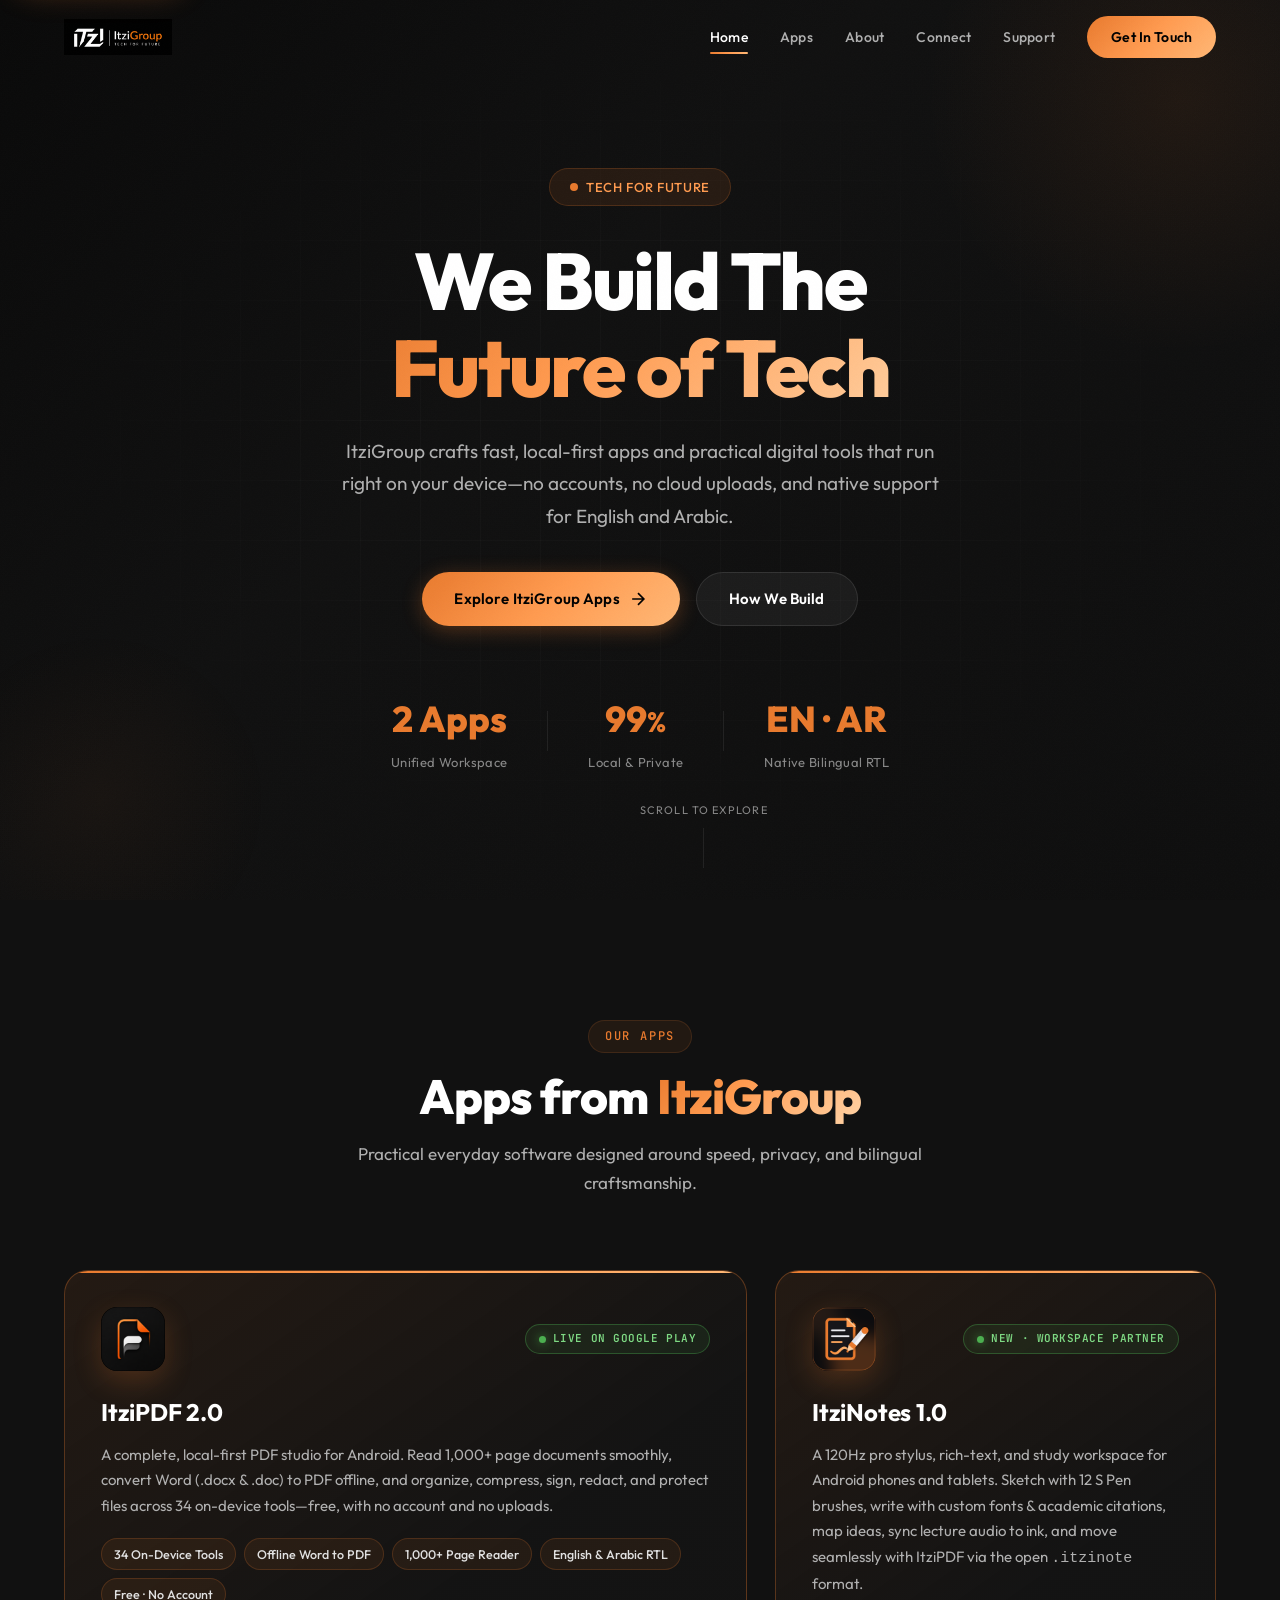
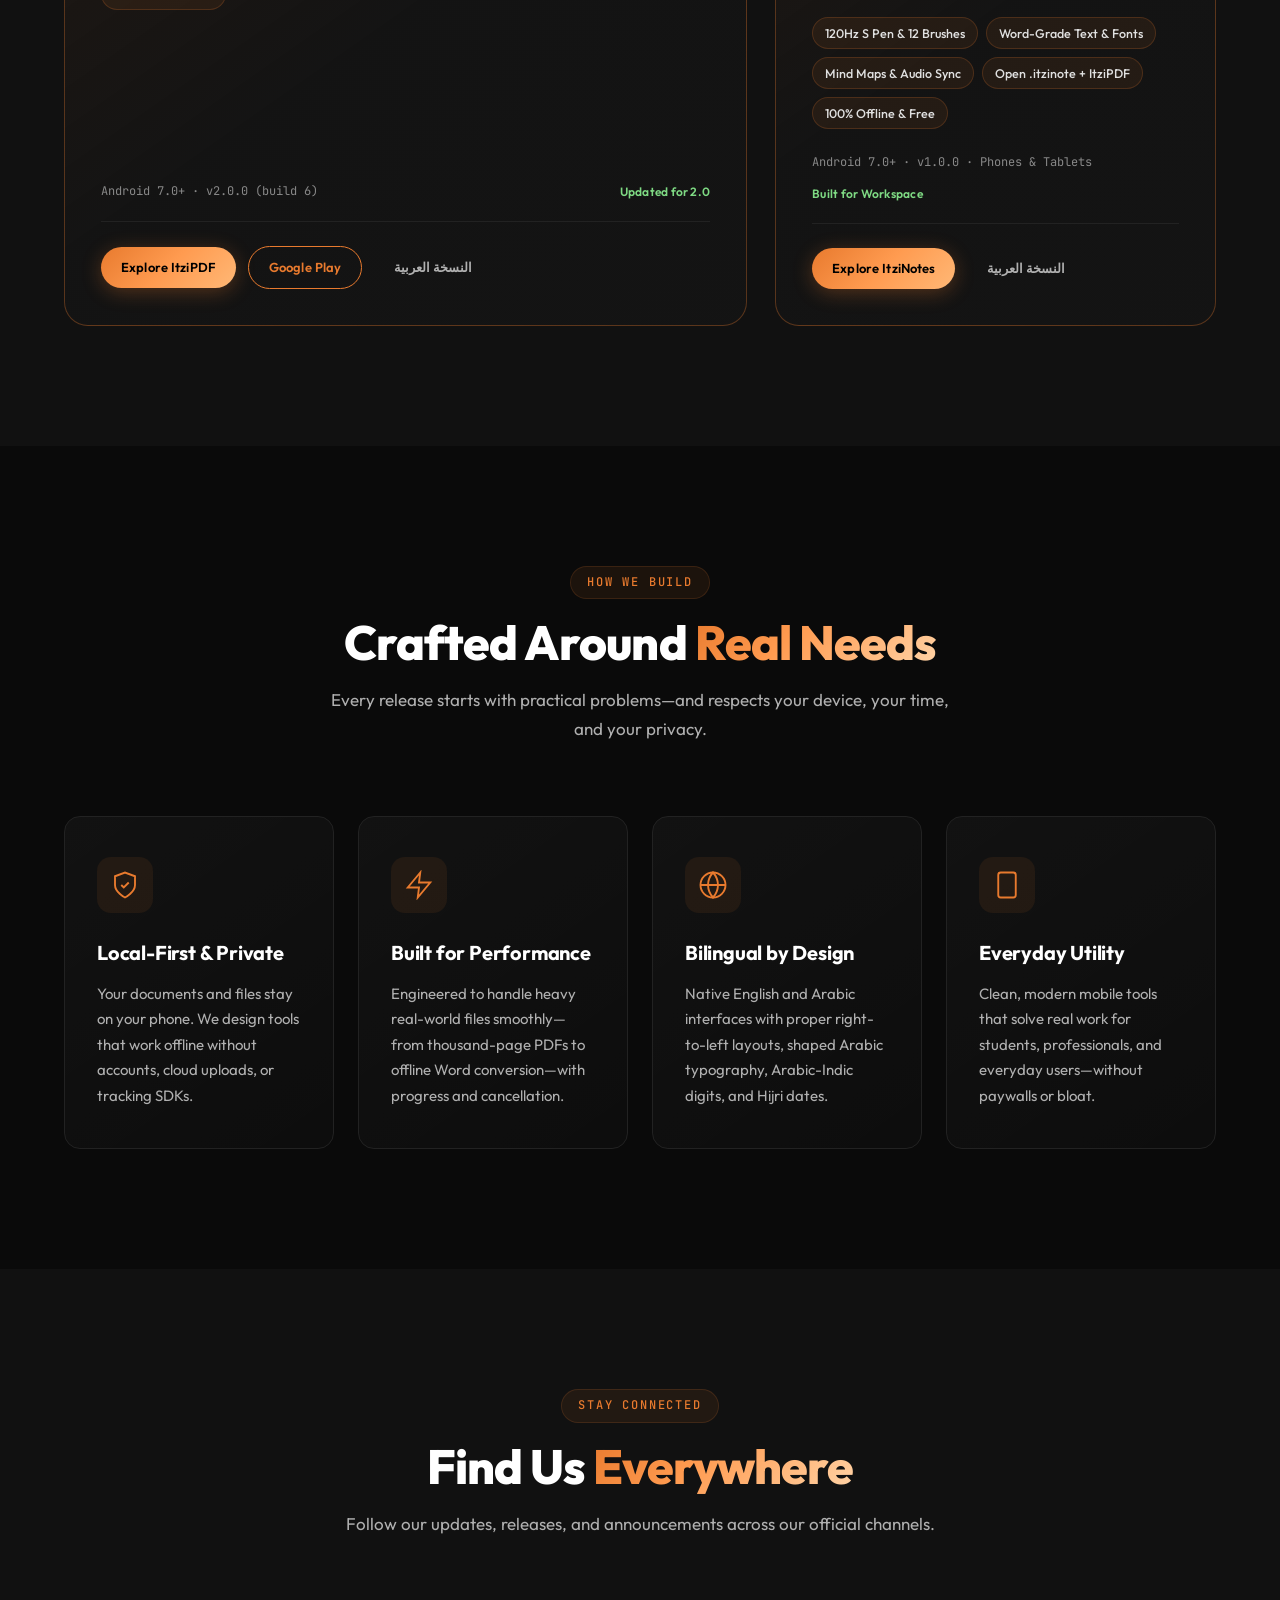
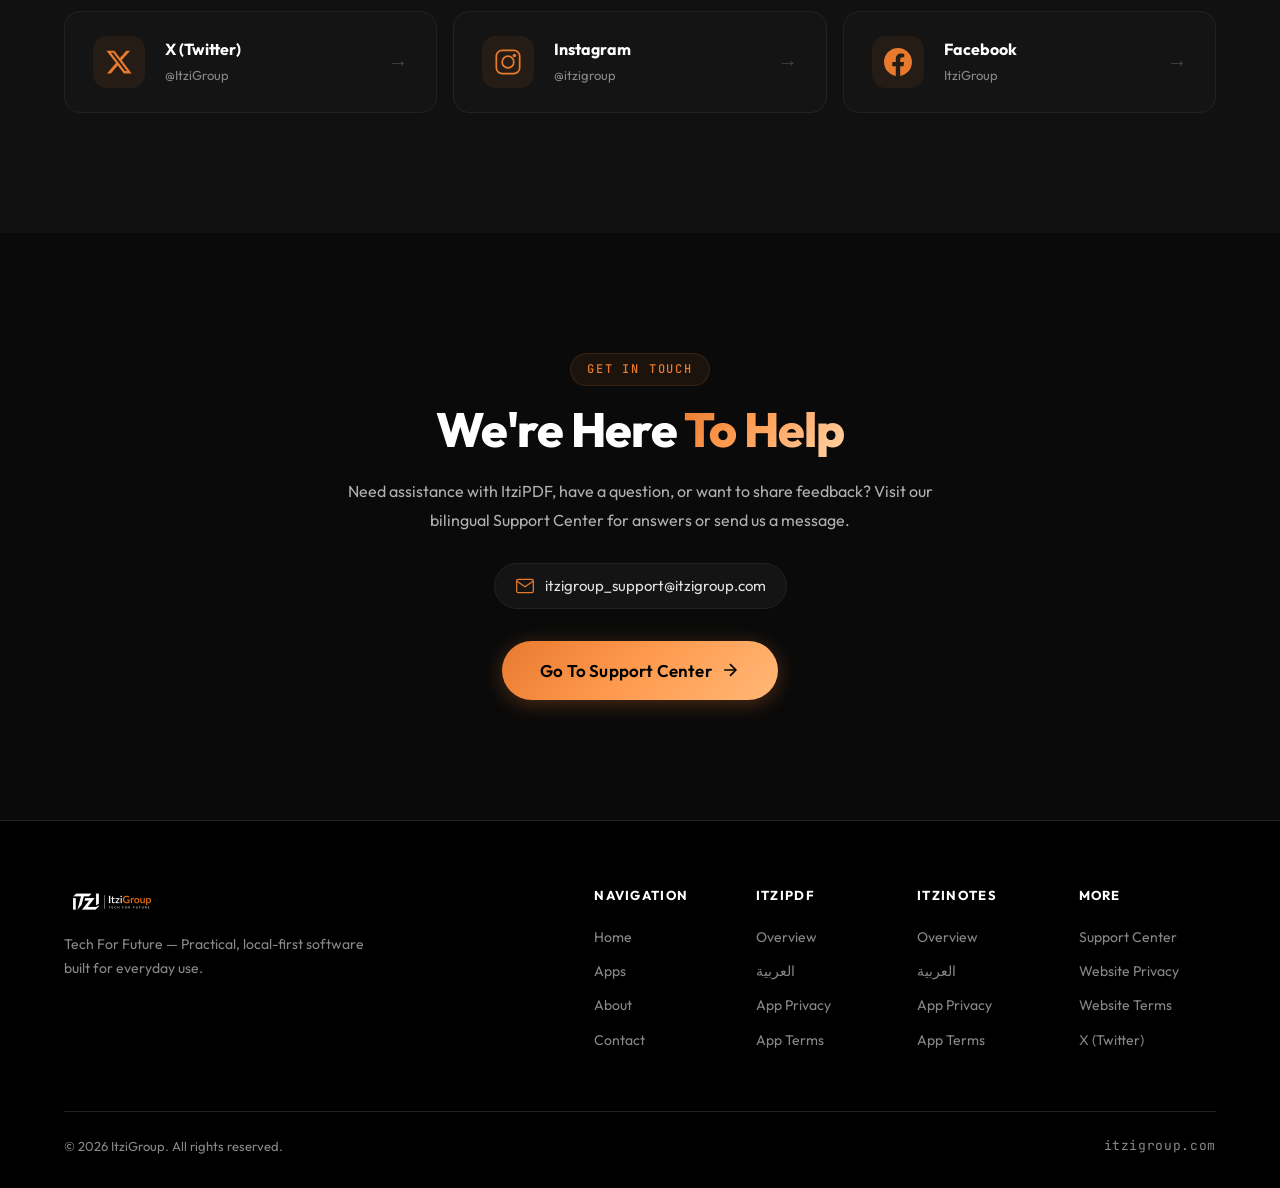
==== commit 81b528f5: "feat: launch ItziNotes 1.0 EN/AR pages, legal policies, screenshots, and homepage Workspace showcase" ====
--- a/index.html
+++ b/index.html
@@ -4,8 +4,8 @@
     <meta charset="UTF-8">
     <meta name="viewport" content="width=device-width, initial-scale=1.0">
     <title>ItziGroup — Tech For Future | Private, Local-First Apps</title>
-    <meta name="description" content="ItziGroup — Tech For Future. We build fast, local-first, bilingual apps and practical digital tools that respect your privacy. Explore ItziPDF 2.0 for Android.">
-    <meta name="keywords" content="ItziGroup, itzigroup, ItziPDF, Android PDF editor, local-first apps, privacy-first software, bilingual Arabic English apps">
+    <meta name="description" content="ItziGroup — Tech For Future. We build fast, local-first, bilingual apps that work together privately on your device. Explore ItziPDF 2.0 and ItziNotes 1.0 for Android.">
+    <meta name="keywords" content="ItziGroup, itzigroup, ItziPDF, ItziNotes, .itzinote, Android PDF editor, S Pen notes app, local-first apps, privacy-first software, bilingual Arabic English apps">
     <meta name="author" content="ItziGroup">
     <meta name="robots" content="index, follow">
     <meta name="theme-color" content="#0a0a0a">
@@ -127,7 +127,7 @@
                 </p>
                 <div class="hero-actions">
                     <a href="#apps" class="btn btn-primary">
-                        <span>Explore ItziPDF 2.0</span>
+                        <span>Explore ItziGroup Apps</span>
                         <svg aria-hidden="true" focusable="false" width="20" height="20" viewBox="0 0 24 24" fill="none" stroke="currentColor" stroke-width="2"><path d="M5 12h14M12 5l7 7-7 7"/></svg>
                     </a>
                     <a href="#about" class="btn btn-secondary">
@@ -136,8 +136,8 @@
                 </div>
                 <div class="hero-stats">
                     <div class="stat-item">
-                        <span class="stat-number" data-target="34">34</span>
-                        <span class="stat-label">On-Device PDF Tools</span>
+                        <span class="stat-number">2 Apps</span>
+                        <span class="stat-label">Unified Workspace</span>
                     </div>
                     <div class="stat-divider" aria-hidden="true"></div>
                     <div class="stat-item">
@@ -194,21 +194,30 @@
                         </div>
                     </article>
 
-                    <!-- App Card 2 — What's Next -->
-                    <article class="app-card" data-aos="fade-up" data-aos-delay="100">
-                        <div class="app-icon-wrapper">
-                            <div class="app-icon app-icon-coming">
-                                <svg aria-hidden="true" focusable="false" width="32" height="32" viewBox="0 0 24 24" fill="none" stroke="currentColor" stroke-width="1.5"><circle cx="12" cy="12" r="10"/><polyline points="12 6 12 12 16 14"/></svg>
+                    <!-- App Card 2 — ItziNotes 1.0 (New Flagship) -->
+                    <article class="app-card app-card-featured" data-aos="fade-up" data-aos-delay="100">
+                        <div class="app-card-head">
+                            <div class="app-icon-wrapper">
+                                <img src="assets/itzinotes-icon-192.png" alt="ItziNotes app icon" class="app-icon-img" width="64" height="64" loading="lazy" decoding="async">
                             </div>
-                        </div>
-                        <h3>More Coming Soon</h3>
-                        <p class="app-description">We keep expanding ItziPDF and exploring new privacy-first, offline-capable tools for everyday mobile workflows. Have a feature idea or collaboration in mind? We'd love to hear from you.</p>
+                            <span class="status-live-pill">New · Workspace Partner</span>
+                        </div>
+                        <h3>ItziNotes 1.0</h3>
+                        <p class="app-description">A 120Hz pro stylus, rich-text, and study workspace for Android phones and tablets. Sketch with 12 S Pen brushes, write with custom fonts &amp; academic citations, map ideas, sync lecture audio to ink, and move seamlessly with ItziPDF via the open <code>.itzinote</code> format.</p>
+                        <ul class="app-highlights" aria-label="ItziNotes 1.0 highlights">
+                            <li>120Hz S Pen &amp; 12 Brushes</li>
+                            <li>Word-Grade Text &amp; Fonts</li>
+                            <li>Mind Maps &amp; Audio Sync</li>
+                            <li>Open .itzinote + ItziPDF</li>
+                            <li>100% Offline &amp; Free</li>
+                        </ul>
                         <div class="app-meta">
-                            <span class="app-platform">Future releases</span>
-                            <span class="app-status status-dev">In development</span>
+                            <span class="app-platform">Android 7.0+ · v1.0.0 · Phones &amp; Tablets</span>
+                            <span class="app-status status-live">Built for Workspace</span>
                         </div>
                         <div class="app-actions">
-                            <a href="https://support.itzigroup.com/?product=general&amp;topic=feature#contact" class="btn btn-small btn-outline" target="_blank" rel="noopener noreferrer">Share an Idea</a>
+                            <a href="/itzinotes" class="btn btn-small btn-primary">Explore ItziNotes</a>
+                            <a href="/itzinotes/ar" class="btn btn-small btn-ghost" hreflang="ar" lang="ar">النسخة العربية</a>
                         </div>
                     </article>
                 </div>
@@ -349,17 +358,19 @@
                         <a href="/itzipdf/privacy">App Privacy</a>
                         <a href="/itzipdf/terms">App Terms</a>
                     </nav>
-                    <nav class="footer-col" aria-label="Connect">
-                        <h4>Connect</h4>
-                        <a href="https://www.instagram.com/itzigroup/" target="_blank" rel="noopener noreferrer">Instagram</a>
-                        <a href="https://www.facebook.com/profile.php?id=61591652615538" target="_blank" rel="noopener noreferrer">Facebook</a>
-                        <a href="https://x.com/ItziGroup" target="_blank" rel="noopener noreferrer">X (Twitter)</a>
+                    <nav class="footer-col" aria-label="ItziNotes">
+                        <h4>ItziNotes</h4>
+                        <a href="/itzinotes">Overview</a>
+                        <a href="/itzinotes/ar" hreflang="ar" lang="ar">العربية</a>
+                        <a href="/itzinotes/privacy">App Privacy</a>
+                        <a href="/itzinotes/terms">App Terms</a>
                     </nav>
                     <nav class="footer-col" aria-label="More">
                         <h4>More</h4>
                         <a href="https://support.itzigroup.com" target="_blank" rel="noopener noreferrer">Support Center</a>
                         <a href="/privacy">Website Privacy</a>
                         <a href="/terms">Website Terms</a>
+                        <a href="https://x.com/ItziGroup" target="_blank" rel="noopener noreferrer">X (Twitter)</a>
                     </nav>
                 </div>
             </div>
